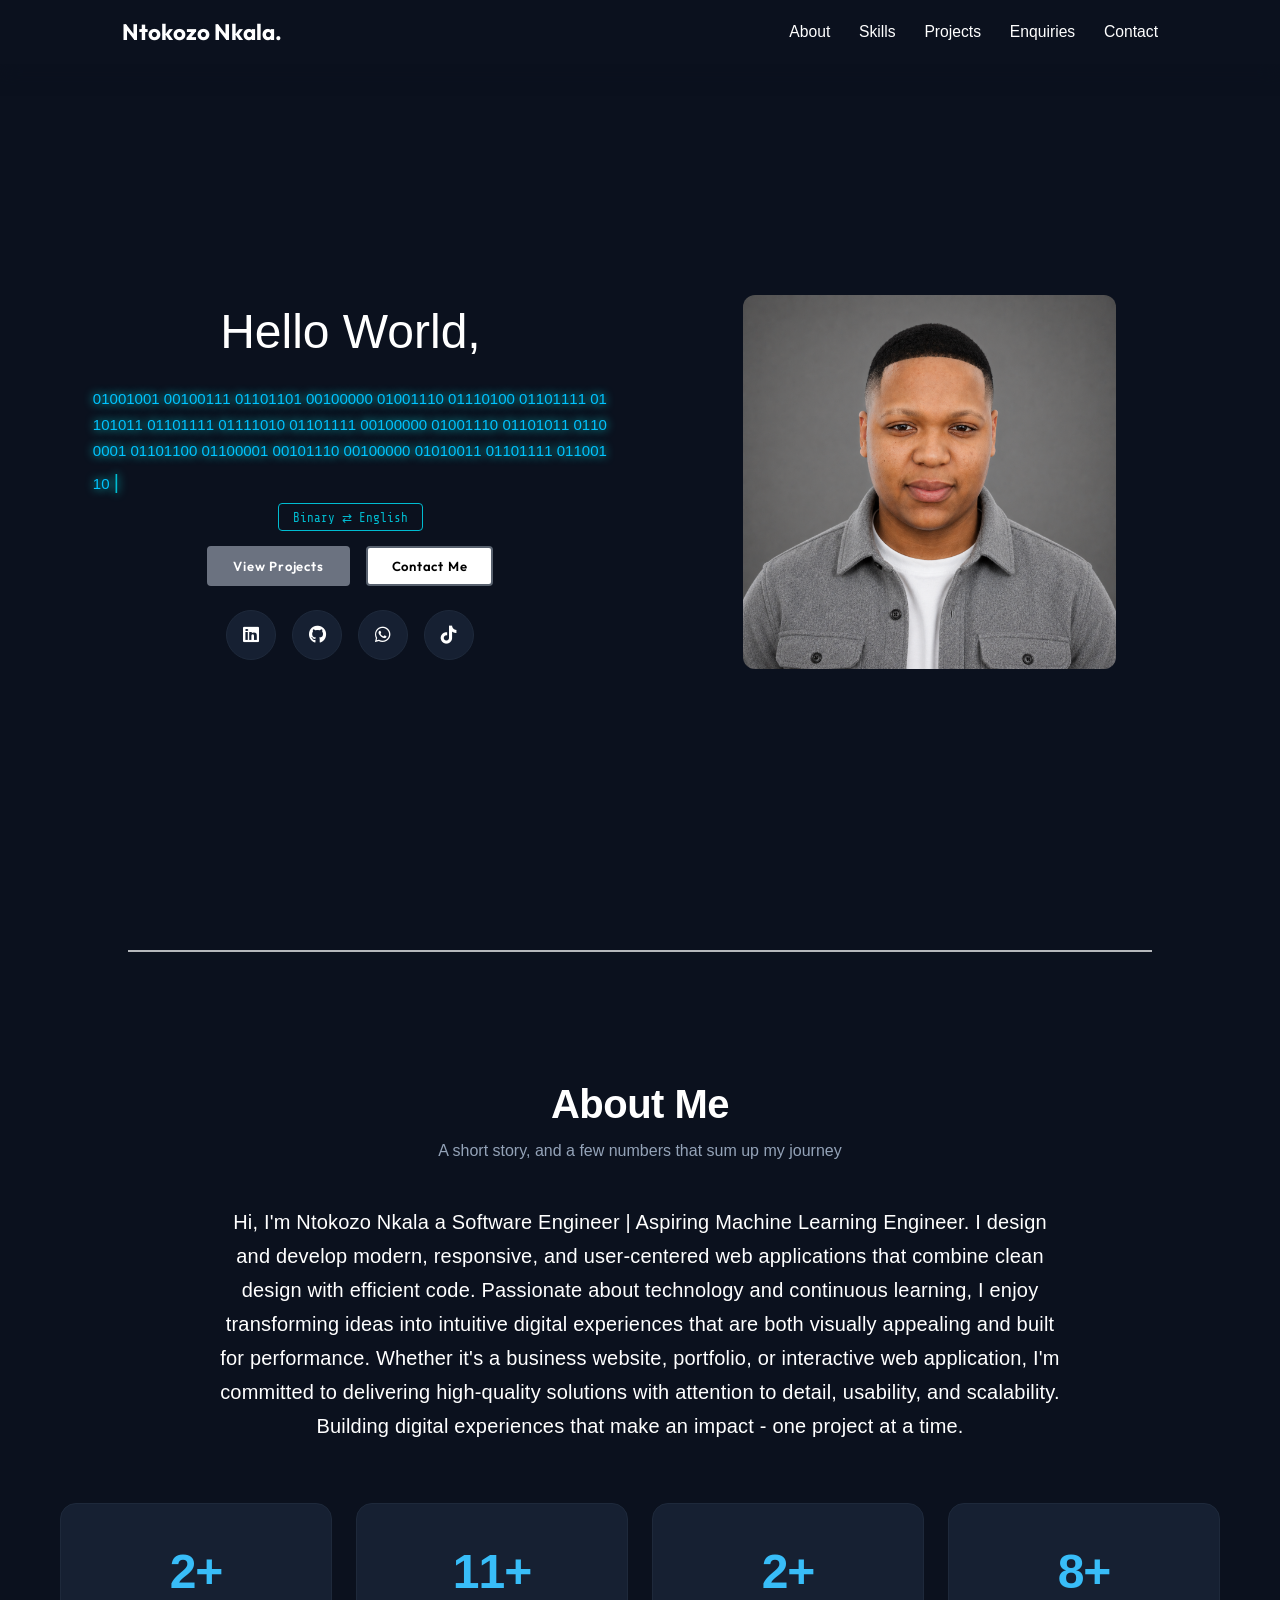
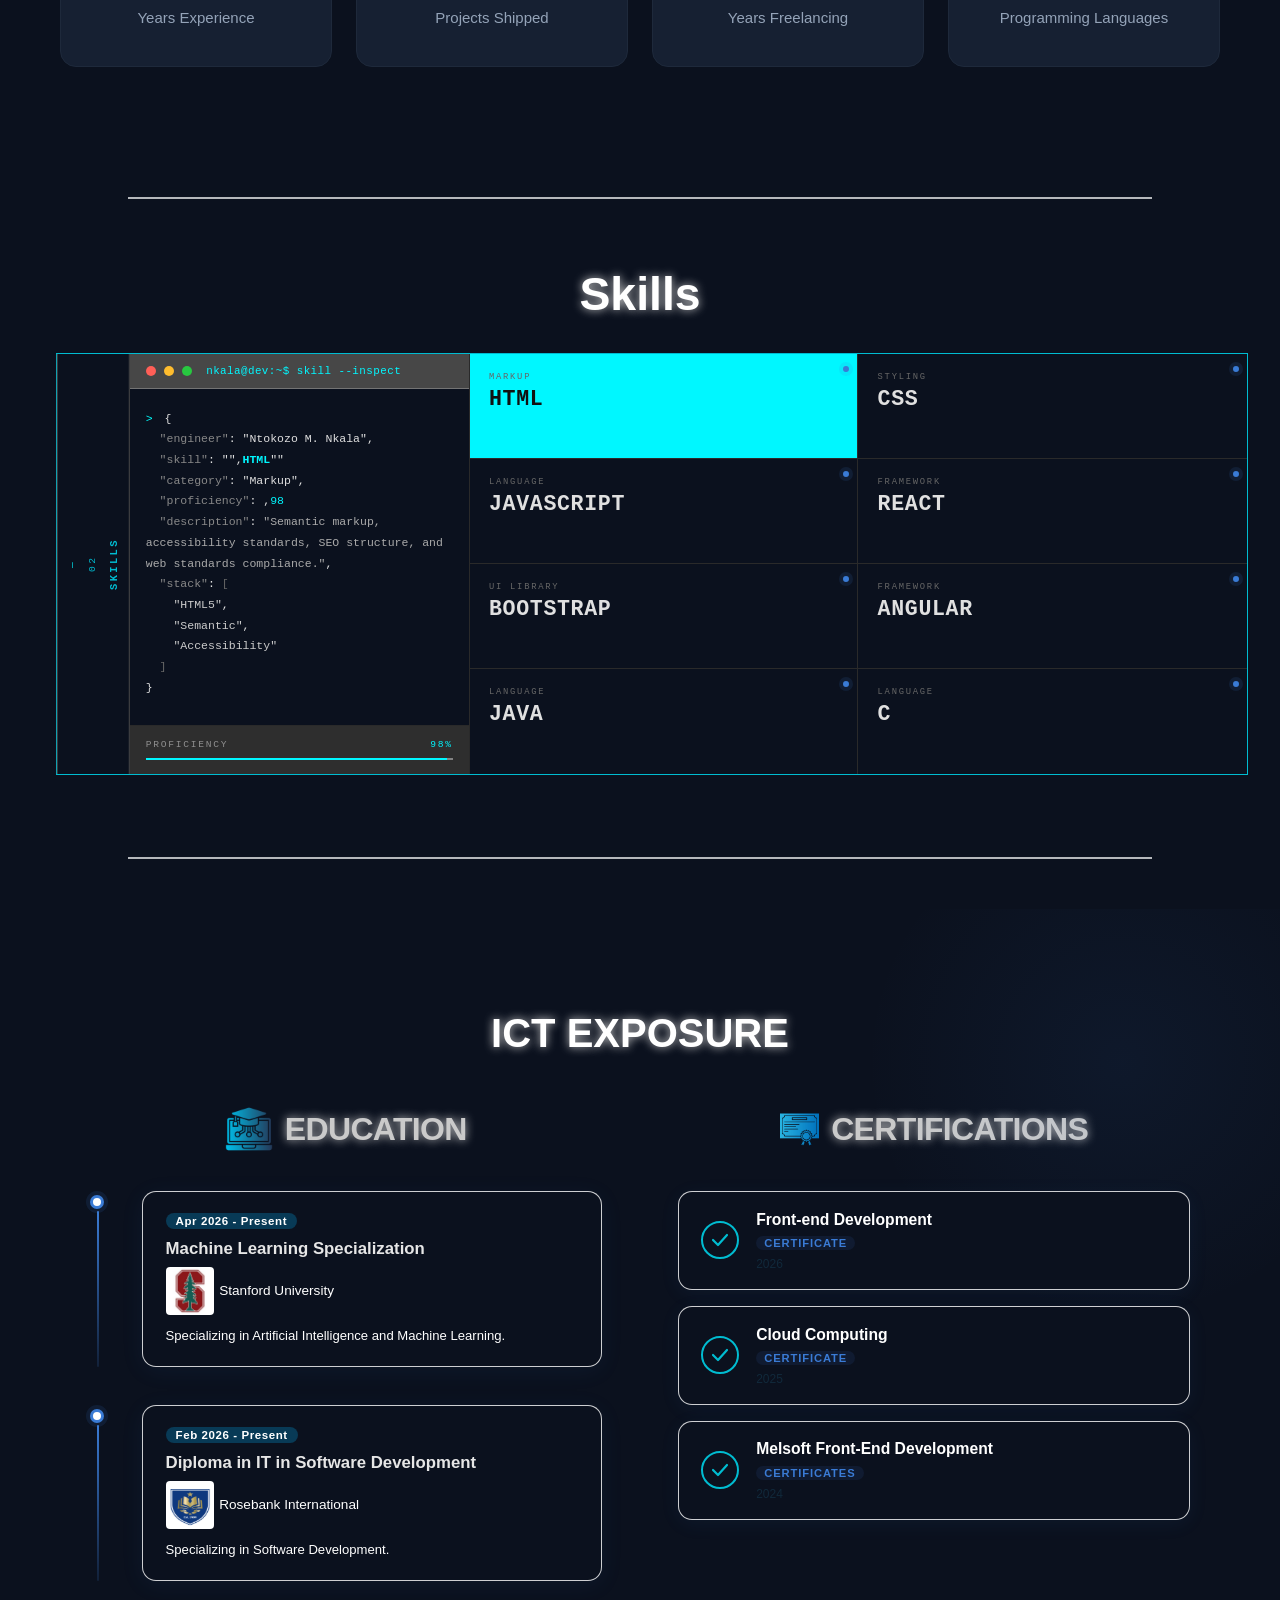
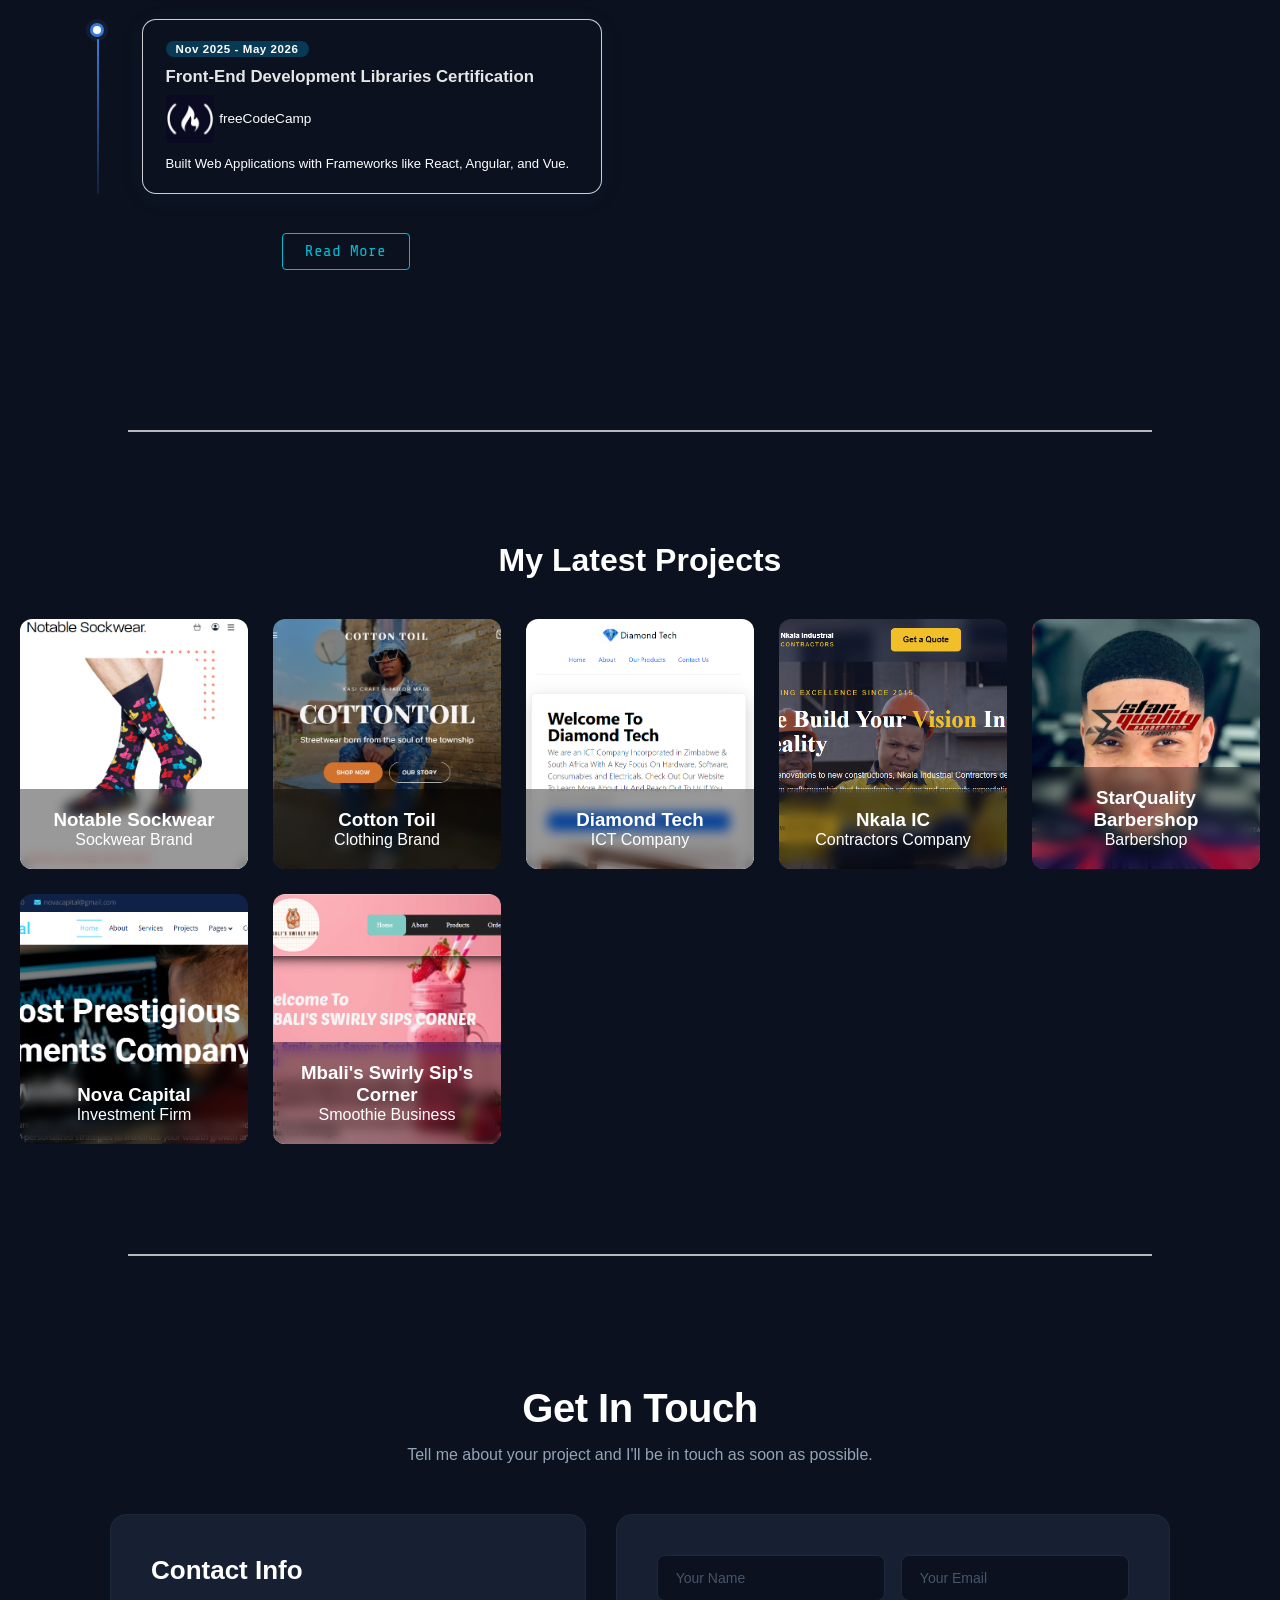
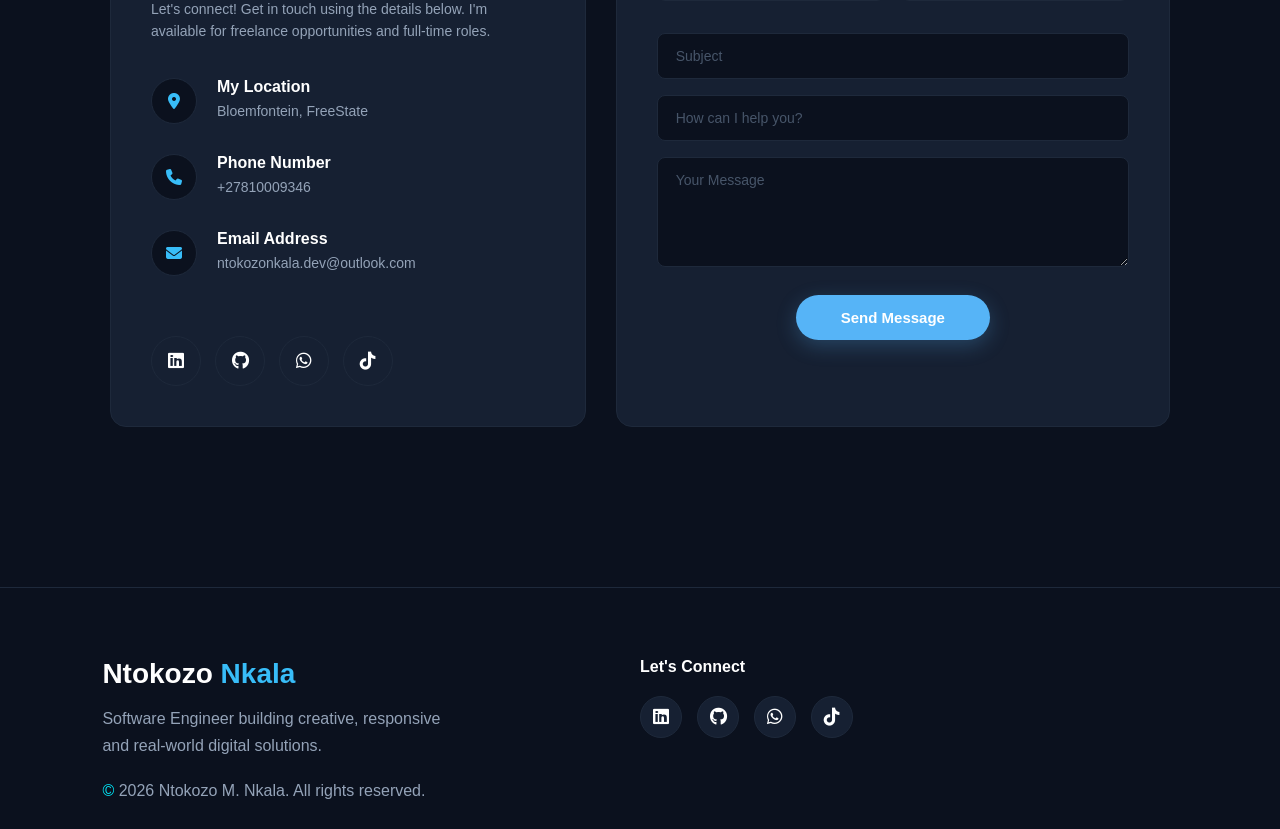
==== index.html @ 9a4f654a "Add files via upload" ====
<!--
=========================================================
Portfolio Website
Author: Ntokozo M. Nkala

Copyright © 2026 Ntokozo M. Nkala
All Rights Reserved.

Unauthorized copying, modification,
distribution or commercial use of
this software or any portion of it
is strictly prohibited.
=========================================================
-->

<!DOCTYPE html>
<html lang="en">
<head>
  <meta charset="UTF-8" />
  <meta name="author" content="Ntokozo M. Nkala">
  <meta name="copyright" content="Copyright © 2026 Ntokozo M. Nkala. All Rights Reserved.">
  <meta name="description" content="Portfolio of Ntokozo M. Nkala, a Software Engineering student and Front-End Developer specializing in web development.">
  <link rel="icon" type="image/png" href="pictures/logos/Copilot_20260501_060449.png" />
  <title>Ntokozo Nkala | Software Engineer</title>
  <link rel="stylesheet" href="stylesheet.css" />
  <link rel="preconnect" href="https://fonts.googleapis.com" />
  <link rel="preconnect" href="https://fonts.gstatic.com" crossorigin />
  <link rel="preconnect" href="https://fontawesome.com/icons/font?f=classic&amp;s=light" />
  <link rel="stylesheet" href="https://cdnjs.cloudflare.com/ajax/libs/font-awesome/6.4.0/css/all.min.css">
  <link href="https://fonts.googleapis.com/css2?family=Share+Tech+Mono&amp;family=Outfit:wght@400;500;600;700&amp;display=swap" rel="stylesheet" />
</head>

<body>
  <header class="glass-nav" id="navbar">
    <div class="nav-inner">
      <a class="nav-brand">Ntokozo Nkala.</a>

      <button class="hamburger" id="hamburger" aria-label="Toggle menu">
        <span></span><span></span><span></span>
      </button>

      <nav class="nav-links" id="navLinks">
        <a href="#about">About</a>
        <a href="#skills">Skills</a>
        <a href="#projects">Projects</a>
        <a href="#inquiries">Enquiries</a>
        <a href="#contact">Contact</a>
      </nav>
    </div>
  </header>

  <section class="hero" id="about">
    <div class="hero-content">
      <div class="hero-text">
        <h1 class="hello">Hello World,</h1>
        <div class="binary-area">
          <span id="codeOutput"></span><span class="cursor" id="cursor">|</span>
        </div>

        <button class="toggle-btn" id="toggleBtn">Binary ⇄ English</button>

        <div class="hero-cta">
          <a href="#projects" class="btn btn-primary">View Projects</a>
          <a href="#contact" class="btn btn-outline">Contact Me</a>
        </div>

        <div class="social-links-row">
          <a href="https://www.linkedin.com/in/ntokozo-m-nkala-448bb6302/" target="_blank" class="social-icon-btn" aria-label="LinkedIn">
            <i class="fa-brands fa-linkedin"></i>
          </a>
          <a href="https://github.com/Ntokozo-Nkala" target="_blank" class="social-icon-btn" aria-label="GitHub">
            <i class="fa-brands fa-github"></i>
          </a>
          
          <a href="https://wa.me/27810009346?text=Hi%20Ntokozo,%20I'd%20like%20to%20discuss%20a%20project!" target="_blank" class="social-icon-btn" aria-label="WhatsApp">
                <i class="fa-brands fa-whatsapp"></i>
                </a>

          <a href="#" target="_blank" class="social-icon-btn" aria-label="TikTok">
            <i class="fa-brands fa-tiktok"></i>
          </a>

          
        </div>
      </div>

      <div class="hero-photo">
        <img src="pictures/grey-shacket.png" alt="Ntokozo Nkala" />
      </div>
    </div>
  </section>

  <div class="section-divider"></div>

  <section class="about-section">
    <div class="about-container">
      <div class="about-section-header">
        <h2>About Me</h2>
        <p>A short story, and a few numbers that sum up my journey</p>
      </div>

      <div class="about-bio">
        <p>Hi, I'm Ntokozo Nkala a Software Engineer | Aspiring Machine Learning Engineer. I design and develop modern, responsive, and user-centered web applications that combine clean design with efficient code. Passionate about technology and continuous learning, I enjoy transforming ideas into intuitive digital experiences that are both visually appealing and built for performance. Whether it's a business website, portfolio, or interactive web application, I'm committed to delivering high-quality solutions with attention to detail, usability, and scalability.
           Building digital experiences that make an impact - one project at a time.</p>
      </div>

      <div class="about-stats-grid">
        <div class="about-stat-card">
          <h3>2+</h3>
          <p>Years Experience</p>
        </div>
        <div class="about-stat-card">
          <h3>11+</h3>
          <p>Projects Shipped</p>
        </div>
        <div class="about-stat-card">
          <h3>2+</h3>
          <p>Years Freelancing</p>
        </div>
        <div class="about-stat-card">
          <h3>8+</h3>
          <p>Programming Languages</p>
        </div>
      </div>
    </div>
  </section>

  <div class="section-divider"></div><br>

      <!-- ── PROGRAMMING LANGUAGES ───────────────────────────────── -->
    <h2 class="skills-heading">Skills</h2>
    <section class="skills-section" id="skills">
  <div class="sk-shell">
 
    <div class="sk-vlabel">
      <span class="vl-dash">—</span>
      <span>02</span>
      <span class="vl-title">SKILLS</span>
    </div>
 
    <div class="sk-body">
 
      <div class="sk-inspector">
        <div class="sk-insp-header">
          <div class="win-dot r"></div>
          <div class="win-dot y"></div>
          <div class="win-dot g"></div>
          <span class="sk-prompt">nkala@dev:~$ skill --inspect</span>
        </div>
        <div class="sk-json" id="skJson"></div>
        <div class="sk-prof">
          <div class="sk-prof-label">
            <span>PROFICIENCY</span>
            <span class="pval" id="skProfVal">98%</span>
          </div>
          <div class="sk-prof-track">
            <div class="sk-prof-fill" id="skProfFill" style="width:98%"></div>
          </div>
        </div>
      </div>
      <div class="sk-grid" id="skGrid"></div>
 
    </div>
  </div>
</section>

  <div class="section-divider"></div>

  <!-- ── EDUCATION & CERTIFICATIONS ───────────────────────── -->
  <section class="edu-section" id="education">
    <h2 class="section-title">ICT EXPOSURE</h2>
    <div class="edu-wrap">
      <div class="edu-col">
        <div class="section-heading">
          <img class="e-learning-icon" src="pictures/logos/e-learning_14602461.png" alt="E-Learning">
          <h2>EDUCATION</h2>
        </div>

        <div class="timeline">
          <article class="timeline-card">
            <div class="card-dot"></div>
            <div class="card-line"></div>
            <div class="card-body">
              <div class="card-tag">Apr 2026 - Present</div>
              <h3 class="card-title">Machine Learning Specialization</h3>
              <div class="card-institution">
                <img class="education-logo" src="pictures/logos/stanford_university_logo.jpg" alt="">Stanford University
              </div>
              <p class="card-desc">Specializing in Artificial Intelligence and Machine Learning.</p>
            </div>
          </article>

          <article class="timeline-card">
            <div class="card-dot"></div>
            <div class="card-line"></div>
            <div class="card-body">
              <div class="card-tag">Feb 2026 - Present</div>
              <h3 class="card-title">Diploma in IT in Software Development</h3>
              <div class="card-institution">
                <img class="education-logo" src="pictures/logos/RI-LOGO.png" alt="">Rosebank International
              </div>
              <p class="card-desc">Specializing in Software Development.</p>
            </div>
          </article>

          <article class="timeline-card">
            <div class="card-dot"></div>
            <div class="card-line"></div>
            <div class="card-body">
              <div class="card-tag">Nov 2025 - May 2026</div>
              <h3 class="card-title">Front-End Development Libraries Certification</h3>
              <div class="card-institution">
                <img class="education-logo" src="pictures/logos/free_code_camp_logo.jpg" alt="">freeCodeCamp
              </div>
              <p class="card-desc">Built Web Applications with Frameworks like React, Angular, and Vue.</p>
            </div>
          </article>

          <div class="extra-edu hidden">
            <article class="timeline-card">
              <div class="card-dot"></div>
              <div class="card-line"></div>
              <div class="card-body">
                <div class="card-tag">Jul 2025 - Feb 2026</div>
                <h3 class="card-title">HarvardX CS50 Introduction to Computer Science</h3>
                <div class="card-institution">
                  <img class="education-logo" src="pictures/logos/Harvard-University.jpg" alt="">Harvard University
                </div>
                <p class="card-desc">An Introduction to the Intellectual Enterprises of Computer Science and the art of Programming.</p>
              </div>
            </article>

            <article class="timeline-card">
              <div class="card-dot"></div>
              <div class="card-line"></div>
              <div class="card-body">
                <div class="card-tag">Jul 2025 - Jul 2025</div>
                <h3 class="card-title">Cloud Computing</h3>
                <div class="card-institution">
                  <img class="education-logo" src="pictures/logos/Huawei-Ict-Academy.jpg" alt="">Huawei ICT Academy
                </div>
                <p class="card-desc">Development and Basic Concepts of Cloud Computing.</p>
              </div>
            </article>

            <article class="timeline-card">
              <div class="card-dot"></div>
              <div class="card-line"></div>
              <div class="card-body">
                <div class="card-tag">Mar 2025 - Apr 2025</div>
                <h3 class="card-title">UI/UX Design</h3>
                <div class="card-institution">
                  <img class="education-logo" src="pictures/logos/melsoftza_logo.jpg" alt="">Melsoft Academy
                </div>
                <p class="card-desc">User Interface Design • User Experience Design • Mobile Interface Design.</p>
              </div>
            </article>

            <article class="timeline-card">
              <div class="card-dot"></div>
              <div class="card-line"></div>
              <div class="card-body">
                <div class="card-tag">Feb 2024 - Jul 2024</div>
                <h3 class="card-title">Front-End Development</h3>
                <div class="card-institution">
                  <img class="education-logo" src="pictures/logos/melsoftza_logo.jpg" alt="">Melsoft Academy
                </div>
                <p class="card-desc">Building Web Pages with Front-End Languages.</p>
              </div>
            </article>
          </div>
          <button class="edu-toggle-btn" id="eduToggle">Read More</button>
        </div>
      </div>

      <!-- ── CERTIFICATIONS ───────────────────────────── -->
      <div class="edu-col">
        <div class="section-heading">
          <img class="certificate-icon" src="pictures/logos/certificate_4450549.png" alt="Certificates">
          <h2>CERTIFICATIONS</h2>
        </div>

        <div class="cert-list">
          <article class="cert-card">
            <div class="cert-badge">
              <svg viewBox="0 0 40 40" fill="none" xmlns="http://www.w3.org/2000/svg">
                <circle cx="20" cy="20" r="18" stroke="#00bcd1" stroke-width="2"/>
                <path d="M13 20l5 5 9-10" stroke="#00bcd1" stroke-width="2.2" stroke-linecap="round" stroke-linejoin="round"/>
              </svg>
            </div>
            <div class="cert-info">
              <h3 class="cert-title">Front-end Development</h3>
              <span class="cert-level">Certificate</span>
              <div class="cert-year">2026</div>
            </div>
            <div class="cert-stripe"></div>
          </article>

          <article class="cert-card">
            <div class="cert-badge">
              <svg viewBox="0 0 40 40" fill="none" xmlns="http://www.w3.org/2000/svg">
                <circle cx="20" cy="20" r="18" stroke="#00bcd1" stroke-width="2"/>
                <path d="M13 20l5 5 9-10" stroke="#00bcd1" stroke-width="2.2" stroke-linecap="round" stroke-linejoin="round"/>
              </svg>
            </div>
            <div class="cert-info">
              <h3 class="cert-title">Cloud Computing</h3>
              <span class="cert-level">Certificate</span>
              <div class="cert-year">2025</div>
            </div>
            <div class="cert-stripe"></div>
          </article>

          <article class="cert-card">
            <div class="cert-badge">
              <svg viewBox="0 0 40 40" fill="none" xmlns="http://www.w3.org/2000/svg">
                <circle cx="20" cy="20" r="18" stroke="#00bcd1" stroke-width="2"/>
                <path d="M13 20l5 5 9-10" stroke="#00bcd1" stroke-width="2.2" stroke-linecap="round" stroke-linejoin="round"/>
              </svg>
            </div>
            <div class="cert-info">
              <h3 class="cert-title">Melsoft Front-End Development</h3>
              <span class="cert-level">Certificates</span>
              <div class="cert-year">2024</div>
            </div>
            <div class="cert-stripe"></div>
          </article>
        </div>
      </div>
    </div>
  </section>

  <div class="section-divider"></div>

  <!-- ── PROJECTS ───────────────────────────── -->
  <section class="projects-section" id="projects">
    <h2 class="projects-title">My Latest Projects</h2>
    <div class="projects-grid">
      <a href="https://nn-notable-sockwear.netlify.app/" target="_blank" class="project-card">
        <img src="pictures/project-images/notable sockwear.png" alt="Notable Sockwear" />
        <div class="project-content">
          <h3>Notable Sockwear</h3>
          <p>Sockwear Brand</p>
        </div>
      </a>

      <a href="https://cotton-toil-website.netlify.app/" target="_blank" class="project-card">
        <img src="pictures/project-images/Cottontoil.png" alt="Cotton Toil" />
        <div class="project-content">
          <h3>Cotton Toil</h3>
          <p>Clothing Brand</p>
        </div>
      </a>

      <a href="https://nn-diamond-tech.netlify.app/" target="_blank" class="project-card">
        <img src="pictures/project-images/Diamond tech.png" alt="Diamond Tech" />
        <div class="project-content">
          <h3>Diamond Tech</h3>
          <p>ICT Company</p>
        </div>
      </a>

      <a href="https://nkala-industrial-contractors.netlify.app/" target="_blank" class="project-card">
        <img src="pictures/project-images/NIC-PROJECT-IMAGE.png" alt="Nkala IC" />
        <div class="project-content">
          <h3>Nkala IC</h3>
          <p>Contractors Company</p>
        </div>
      </a>
      

      <a href="https://starquality-barbershop-website.netlify.app/" target="_blank" class="project-card">
        <img src="pictures/project-images/starquality.png" alt="StarQuality Barbershop" />
        <div class="project-content">
          <h3>StarQuality Barbershop</h3>
          <p>Barbershop</p>
        </div>
      </a>

      <a href="https://nova-capital-investment.netlify.app/" target="_blank" class="project-card">
        <img src="pictures/project-images/nova-capital.png" alt="Nova Capital" />
        <div class="project-content">
          <h3>Nova Capital</h3>
          <p>Investment Firm</p>
        </div>
      </a>

      <a href="https://swirly-sips-corner.netlify.app/" target="_blank" class="project-card">
        <img src="pictures/project-images/Screenshot 2026-08-02 180432.png" alt="The weedery bloem" />
        <div class="project-content">
          <h3>Mbali's Swirly Sip's Corner</h3>
          <p>Smoothie Business</p>
        </div>
      </a>
    </div>
  </section>

  <div class="section-divider"></div>

  <!-- ── ENQUIRIES & CONTACT ───────────────────────────── -->
  <section class="contact-section" id="contact">
    <div class="contact-container" id="inquiries">
      <div class="contact-section-header">
        <h2>Get In Touch</h2>
        <p>Tell me about your project and I'll be in touch as soon as possible.</p>
      </div>

      <div class="contact-layout-split">
        <div class="contact-info-card">
          <div class="contact-info-header">
            <h3>Contact Info</h3>
            <p>Let's connect! Get in touch using the details below. I'm available for freelance opportunities and full-time roles.</p>
          </div>

          <div class="contact-info-list">
            <div class="contact-info-item">
              <div class="contact-icon-circle">
                <i class="fa-solid fa-location-dot"></i>
              </div>
              <div class="contact-info-text">
                <h4>My Location</h4>
                <p>Bloemfontein, FreeState</p>
              </div>
            </div>

            <div class="contact-info-item">
              <div class="contact-icon-circle">
                <i class="fa-solid fa-phone"></i>
              </div>
              <div class="contact-info-text">
                <h4>Phone Number</h4>
                <p>+27810009346</p>
              </div>
            </div>

            <div class="contact-info-item">
              <div class="contact-icon-circle">
                <i class="fa-solid fa-envelope"></i>
              </div>
              <div class="contact-info-text">
                <h4>Email Address</h4>
                <p>ntokozonkala.dev@outlook.com</p>
              </div>
            </div>
          </div>

          <div class="contact-social-links-row">
            <a href="https://www.linkedin.com/in/ntokozo-m-nkala-448bb6302/" target="_blank" class="social-icon-btn" aria-label="LinkedIn">
              <i class="fa-brands fa-linkedin"></i>
            </a>
            <a href="https://github.com/Ntokozo-Nkala" target="_blank" class="social-icon-btn" aria-label="GitHub">
              <i class="fa-brands fa-github"></i>
            </a>
               
            <a href="https://wa.me/27810009346?text=Hi%20Ntokozo,%20I'd%20like%20to%20discuss%20a%20project!" target="_blank" class="social-icon-btn" aria-label="WhatsApp">
                   <i class="fa-brands fa-whatsapp"></i>
                   </a> 

            <a href="#" target="_blank" class="social-icon-btn" aria-label="TikTok">
              <i class="fa-brands fa-tiktok"></i>
            </a>
          </div>
        </div>

        <div class="contact-form-card">
          <form action="https://formspree.io/f/mojovzje" method="POST" id="contactForm" novalidate>
            <div class="contact-form-row">
              <div class="contact-form-group">
                <input type="text" id="name" name="name" placeholder="Your Name" required>
              </div>
              <div class="contact-form-group">
                <input type="email" id="email" name="_replyto" placeholder="Your Email" required>
              </div>
            </div>

            <div class="contact-form-group">
              <input type="text" id="subject" name="subject" placeholder="Subject" required>
            </div>

            <div class="contact-form-group">
              <select id="service" name="service" required>
                <option value="" disabled selected>How can I help you?</option>
                <option value="new-web-application">Build a new web application</option>
                <option value="redesign-optimize">Re-design or optimize an existing website</option>
                <option value="networking-developers">General Networking / Other Developers</option>
              </select>
            </div>

            <div class="contact-form-group">
              <textarea id="message" name="message" rows="5" placeholder="Your Message" required></textarea>
            </div>
            <div class="contact-form-submit">
              <button type="submit" class="contact-btn-submit">Send Message</button>
            </div>
          </form>
        </div>
      </div>
    </div>
  </section>

  <footer class="footer">
    <div class="footer-container">
      <div class="footer-brand">
        <h2>
          Ntokozo <span>Nkala</span>
        </h2>
        <p>
          Software Engineer building creative, responsive and real-world digital solutions.
        </p>
      </div>

      <div class="footer-socials">
        <h3>Let's Connect</h3>
        <div class="footer-icons">
          <a href="https://www.linkedin.com/in/ntokozo-m-nkala-448bb6302/" class="social-icon-btn" aria-label="LinkedIn">
            <i class="fa-brands fa-linkedin"></i>
          </a>
          <a href="https://github.com/Ntokozo-Nkala" class="social-icon-btn" aria-label="GitHub">
            <i class="fa-brands fa-github"></i>
          </a>

        <a href="https://wa.me/27810009346?text=Hi%20Ntokozo,%20I'd%20like%20to%20discuss%20a%20project!" target="_blank" class="social-icon-btn" aria-label="WhatsApp">
              <i class="fa-brands fa-whatsapp"></i>
            </a>

          <a href="https://x.com" class="social-icon-btn" aria-label="TikTok">
            <i class="fa-brands fa-tiktok"></i>
          </a>
        </div>
      </div>
    </div>
    <br>
    <p>
    <a href="copyright.html" class="copyright-link">
        <span class="copyright-icon">©</span>
    </a>
    2026 Ntokozo M. Nkala. All rights reserved.
</p>
  </footer>
  <script src="script.js"></script>
</body>
</html>
---- stylesheet.css ----
/*
Copyright © 2026 Ntokozo M. Nkala
All Rights Reserved.
*/


*, *::before, *::after { box-sizing: border-box; margin: 0; padding: 0; }

html { scroll-behavior: smooth; }

body {
  font-family: 'Classic', sans-serif;
  background:#0b111e;
  color: #ffffff;
  min-height: 100vh;
  overflow-x: hidden;
}
.section-divider {
  width: 80%;
  margin: 50px auto;
  border-bottom: 2px solid #ffffff;
  opacity: 0.7;
}

.glass-nav {
  position: fixed;
  top: 0; left: 0; right: 0;
  z-index: 100;
  height: 64px;
  background: #0b111e;
  backdrop-filter: blur(16px) saturate(150%);
  -webkit-backdrop-filter: blur(16px) saturate(150%);
  box-shadow: 0 2px 20px #0b111e;
  transition: background 0.3s ease, box-shadow 0.3s ease;
}

.glass-nav.scrolled {
  background:  #e2e2e238;
  box-shadow: 0 4px 28px #ffffff38;
}

.nav-inner {
  max-width: 1100px;
  margin: 0 auto;
  height: 100%;
  padding: 0 clamp(1rem, 4vw, 2rem);
  display: flex;
  align-items: center;
  justify-content: space-between;
}

.nav-brand {
  font-family: 'Outfit', sans-serif;
  font-weight: 700;
  font-size: 1.4rem;
  color: #ffffff;
  text-decoration: none;
}

.nav-links {
  display: flex;
  gap: 1.8rem;
}

.nav-links a {
  font-size: 0.98rem;
  font-weight: 500;
  color: #ffffff;
  text-decoration: none;
  transition: color 0.2s;
}

.nav-links a:hover { color: #00bcd1; }

.hamburger {
  display: none;
  flex-direction: column;
  gap: 5px;
  background: none;
  border: none;
  cursor: pointer;
  padding: 4px;
}
.hamburger span {
  display: block;
  width: 24px; height: 2px;
  background: #ffffff;
  border-radius: 2px;
  transition: transform 0.3s, opacity 0.3s;
}
.hamburger.open span:nth-child(1) { transform: translateY(7px) rotate(45deg); }
.hamburger.open span:nth-child(2) { opacity: 0; }
.hamburger.open span:nth-child(3) { transform: translateY(-7px) rotate(-45deg); }


.hero {
  min-height: 100vh;
  padding: 64px clamp(1rem, 5vw, 2rem) 2rem;
  display: flex;
  align-items: center;
}

.hero-content {
  max-width: 1100px;
  margin: 0 auto;
  width: 90%;
  display: grid;
  grid-template-columns: 1fr 1fr;
  gap: clamp(2rem, 5vw, 4rem);
  align-items: center;
  justify-content: center;

}

.hero-text {
  display: flex;
  align-items: center;
  justify-content: center;
  flex-direction: column;
}

.hello {
  margin-top: 2rem;
  margin-bottom: 1rem;
  font-size: clamp(3rem, 2vw, 1.3rem);
  font-weight: 400;
  color: #ffffff;
}

.binary-area {
  color:  #00c3ff;
  font-family: var(--font-mono);
  font-weight: 400;
  font-size: clamp(0.94rem, 1.2vw, 0.78rem);
  line-height: 1.75;
  margin-top: 0.7rem;
  word-break: break-all;
  white-space: normal;
  text-shadow: 0 0 10px #00f7ff;
  display: block;
  min-height: 7em;
  transition: font-size 0.3s ease;
}

.binary-area.english-mode {
  font-family: var(--font-sans);
  font-size: clamp(1.20rem, 2.8vw, 1.7rem);
  font-weight: 500;
  margin-top: -1.8rem;
  line-height: 1.45;
  word-break: break-word;
  white-space: pre-wrap;
  text-shadow: none;
  color: #00bcd1;
  text-shadow: 0 0 10px #00f7ff;

}

.cursor {
 font-family: var(--font-mono);
  font-size: clamp(1.25rem, 1.2vw, 0.78rem);
  color: #00bcd1;
  text-shadow: 0 0 10px #00f7ff;
  opacity: 0;
}

.binary-area.english-mode .cursor {
  font-family: var(--font-sans);
  font-size: clamp(1.25rem, 2.8vw, 1.7rem);
  text-shadow: none;
}

.binary-area.typing .cursor {
  opacity: 3;
  animation: blink 0.75s step-end infinite;
}

@keyframes blink {
  0%, 100% { opacity: 1; }
  50%       { opacity: 0; }
}

.toggle-btn {
  display: inline-block;
  width: fit-content;
  background: none;
  border: 1.5px solid #00bcd1;
  border-radius: 4px;
  margin-bottom: 0.5rem;
  margin-top: 0.2rem;
  padding: 0.35rem 0.9rem;
  font-family: 'Share Tech Mono', monospace;
  font-size: 0.78rem;
  color: #00bcd1;
  cursor: pointer;
  transition: background 0.2s, color 0.2s;
}
.toggle-btn:hover {
  background: #00bcd1;
  color: #fff;
}

.hero-cta {
  display: flex;
  gap: 1rem;
  flex-wrap: wrap;
  margin-top: 0.4rem;
}

.btn {
  padding: 0.65rem 1.5rem;
  border-radius: 4px;
  font-family: 'Outfit', sans-serif;
  font-size: 0.82rem;
  font-weight: 600;
  letter-spacing: 0.06em;
  text-decoration: none;
  cursor: pointer;
  transition: background 0.2s, color 0.2s, transform 0.2s;
}

.btn-primary {
  background: #6b7280;
  color: #fff;
  border: 2px solid #6b7280;
}
.btn-primary:hover {
  background: #58616e;
  border-color: #4b5563;
  transform: translateY(-1px);
}

.btn-outline {
  background: #fff;
  color: #000000;
  border: 2px solid #58616e;
}
.btn-outline:hover {
  background: #1a1a2e;
  color: #fff;
  transform: translateY(-1px);
}

.hero-photo {
  display: flex;
  justify-content: center;
  padding: 50px;
}

.hero-photo img {
  width: 90%;
  max-width: 380px;
  margin-bottom: -2rem;
  height: auto;
  border-radius: 12px;
  object-fit: cover;
  object-position: center top;
  display: block;
 
}

@media (max-width: 820px) {
  .hero-content {
    grid-template-columns: 1fr;
    text-align: center;
    gap: 1.5rem;
  }
  .hero-photo { 
    order: -1; 
  }
  .hero-photo img { 
    max-width: 260px; 
  }
  .binary-area { 
    text-align: left; 
  }
  .hero-cta { justify-content: center; }
  .toggle-btn { margin: 0 auto; }
}

@media (max-width: 600px) {
  .hamburger { display: flex; 
  }

  .nav-links {
    position: fixed;
    top: 0; right: -100%;
    width: 70vw;
    max-width: 260px;
    height: 100vh;
    background: rgba(220,234,244,0.97);
    backdrop-filter: blur(16px);
    -webkit-backdrop-filter: blur(16px);
    flex-direction: column;
    justify-content: center;
    padding: 5rem 2rem 2rem;
    gap: 0;
    border-left: 1px solid rgba(255,255,255,0.5);
    transition: right 0.3s ease;
    z-index: 99;
  }
  .nav-links.open { right: 0; }
  .nav-links a {
    font-size: 1.1rem;
    padding: 0.9rem 0;
    border-bottom: 1px solid rgba(0,0,0,0.07);
  }

  .hero-cta { 
    flex-direction: row; 
    justify-content: center; 
    gap: 0.75rem;
  }
  .btn { 
    max-width: 145px; 
    padding: 0.65rem 0.5rem; 
    font-size: 0.8rem;
    text-align: center;
}
}
.hero-actions-wrapper {
  display: flex;
  flex-direction: column;
  align-items: flex-start; 
  gap: 25px; 
}
.social-links-row {
  display: flex;
  justify-content: flex-start;
  align-items: center;
  gap: 16px; 
  background-color: #0b111e;
  margin-top: 1.5rem;
}

.social-icon-btn {
  display: flex;
  justify-content: center;
  align-items: center;
  width: 50px;
  height: 50px;
  background-color: #162032; 
  border: 1px solid #1e293b;
  border-radius: 50%; 
  color: #ffffff; 
  font-size: 18px;
  text-decoration: none;
  cursor: pointer;
  transition: background-color 0.3s ease, 
  border-color 0.3s ease, 
  color 0.3s ease, 
  box-shadow 0.3s ease,
  transform 0.3s ease;
}

.social-icon-btn:hover {
  background-color: #38bdf8; 
  border-color: #38bdf8;
  color: #ffffff;
  box-shadow: 0 10px 20px rgba(56, 189, 248, 0.4);
  animation: floatUpAndDown 2s ease-in-out infinite;
}

.social-icon-btn:active {
  animation: none; 
  transform: translateY(0) scale(0.95);
  box-shadow: 0 4px 8px rgba(56, 189, 248, 0.3);
}

@keyframes floatUpAndDown {
  0% {
    transform: translateY(0px);
  }
  50% {
    transform: translateY(-8px); 
  }
  100% {
    transform: translateY(0px);
  }
}

/* --- About Section Parent Styling --- */
.about-section {
  background-color: #0b111e; 
  color: #ffffff;
  padding: 80px 0;
  box-sizing: border-box;
}

.about-section * {
  box-sizing: border-box;
}

.about-container {
  width: 100%;
  max-width: 1200px; 
  margin: 0 auto;
  padding: 0 20px;
}

.about-section-header {
  text-align: center;
  margin-bottom: 45px;
}

.about-section-header h2 {
  font-size: 40px;
  font-weight: 700;
  margin: 0 0 15px 0;
  color: #ffffff;
  letter-spacing: -0.5px;
}

.about-section-header p {
  color: #94a3b8;
  font-size: 16px;
  margin: 0;
}

/* Bio Text Block */
.about-bio {
  max-width: 850px;
  margin: 0 auto 60px auto;
  text-align: center;
}

.about-bio p {
  color: #ffffff;
  font-size: 20px;
  font-weight: 400;
  line-height: 1.7;
  letter-spacing: 0.2px;
}

.about-stats-grid {
  display: grid;
  grid-template-columns: repeat(4, 1fr);
  gap: 24px;
}

.about-stat-card {
  background-color: #162032; 
  border: 1px solid #1e293b;
  border-radius: 16px;
  padding: 40px 20px;
  text-align: center;
  transition: transform 0.2s ease, border-color 0.2s ease;
}

.about-stat-card:hover {
  transform: translateY(-4px);
  border-color: #38bdf8;
}

.about-stat-card h3 {
  color: #38bdf8; 
  font-size: 48px;
  font-weight: 700;
  margin: 0 0 10px 0;
  letter-spacing: -1px;
}

.about-stat-card p {
  color: #94a3b8;
  font-size: 15px;
  font-weight: 400;
  margin: 0;
}

@media (max-width: 992px) {
  .about-stats-grid {
    grid-template-columns: repeat(2, 1fr); 
    gap: 20px;
  }
  
  .about-bio p {
    font-size: 18px;
  }
}

@media (max-width: 576px) {
  .about-stats-grid {
    grid-template-columns: 1fr; 
  }
  
  .about-section-header h2 {
    font-size: 32px;
  }
  
  .about-bio p {
    font-size: 16px;
  }
}


.edu-section {
  padding: clamp(4rem, 8vw, 7rem) clamp(1rem, 5vw, 2.5rem);
  background: transparent;
  position: relative;
  overflow: hidden;
}

.edu-section::before {
  content: '';
  position: absolute;
  top: -10%;
  right: -8%;
  width: min(520px, 70vw);
  height: min(520px, 70vw);
  background: radial-gradient(circle, rgba(58,123,213,0.07) 0%, transparent 70%);
  border-radius: 50%;
  pointer-events: none;
}

/* ── Toggle button ── */
.edu-toggle-btn {
  display: inline-block;
  align-self: center;
  width: 8rem;
  height: 2.3rem;
  background: none;
  border: 1.5px solid #00bcd1;
  border-radius: 4px;
  margin-bottom: 0.5rem;
  font-family: 'Share Tech Mono', monospace;
  font-size: 1rem;
  color: #00bcd1;
  cursor: pointer;
  transition: background 0.2s, color 0.2s;
}
.edu-toggle-btn:hover {
  background: #00bcd1;
  color: #fff;
}

.edu-wrap {
  max-width: 1100px;
  margin: 0 auto;
  display: grid;
  grid-template-columns: 1fr 1fr;
  gap: clamp(2.5rem, 6vw, 5rem);
  align-items: start;
}

.section-title {
  color:  #ffffff;
  font-family: var(--font-mono);
  font-weight: 800;
  font-size: clamp(2.50rem, 1.2vw, 0.78rem);
  display: flex;
  align-items: center;
  justify-content: center;
  text-shadow: 0 0 10px #cacaca;
  gap: 0.6rem;
  margin-bottom: 2.2rem;
}
.section-heading{
  display: flex;
  align-items: center;
  justify-content: center;
  gap: 0.75rem;
  margin-bottom: 1.5rem;
}
.section-heading h2 {
  font-family: var(--font-sans);
  font-size: clamp(1.5rem, 2.8vw, 2rem);
  align-items: center;
  justify-content: center;
  font-weight: 700;
  text-shadow: 0 0 10px #cacaca;
  color: #cacaca;
  margin-bottom: 1.2rem;
  margin-top: 1.2rem;
  letter-spacing: -0.02em;
}

.heading-icon {
  width: clamp(2rem, 4vw, 2.6rem);
  height: auto;
  object-fit: contain;
  flex-shrink: 0;
}

/* ══════════════════════════════════════════════════════
   EDUCATION — TIMELINE
══════════════════════════════════════════════════════ */
.timeline {
  display: flex;
  flex-direction: column;
  gap: 0;
}
.e-learning-icon {
  width: 3rem;
  height: 3rem;
  display: flex;
  align-items: center;
  justify-content: center;
  align-items: center;
}

.timeline-card {
  position: relative;
  display: grid;
  grid-template-columns: 16px 1px 1fr;
  gap: 0 1.1rem;
  padding-bottom: 2.4rem;
}

.timeline-card:last-child { padding-bottom: 1rem; }
.timeline-card:last-child .card-line { display: none; }

.card-dot {
  width: 14px;
  height: 14px;
  border-radius: 50%;
  background: #fff;
  border: 3px solid #3a7bd5;
  box-shadow: 0 0 0 4px rgba(58,123,213,0.12);
  margin-top: 4px;
  grid-column: 1;
  grid-row: 1;
  z-index: 1;
  transition: background 0.25s, box-shadow 0.25s;
}

.timeline-card:hover .card-dot {
  background: #3a7bd5;
  box-shadow: 0 0 0 6px rgba(58,123,213,0.18);
}

.card-line {
  grid-column: 1;
  grid-row: 1 / 3;
  width: 2px;
  background: linear-gradient(to bottom, #3a7bd5 0%, rgba(58,123,213,0.15) 100%);
  margin: 20px auto 0;
  border-radius: 2px;
  justify-self: center;
}

.card-body {
  grid-column: 3;
  grid-row: 1;
  background: #0b111e;
  backdrop-filter: blur(10px);
  -webkit-backdrop-filter: blur(10px);
  border: 1px solid rgba(255,255,255,0.80);
  border-radius: 14px;
  padding: 1.2rem 1.4rem;
  box-shadow: 0 4px 24px rgba(58,123,213,0.07);
  transition: transform 0.25s ease, box-shadow 0.25s ease;
}

.timeline-card:hover .card-body {
  transform: translateX(4px);
  box-shadow: 0 8px 32px rgba(0, 255, 255, 0.445);
}

.card-tag {
  display: inline-block;
  font-family: var(--font-mono);
  font-size: 0.72rem;
  font-weight: 600;
  color: #ffffff;
  background: rgba(0, 183, 255, 0.247);
  border-radius: 50px;
  padding: 2px 10px;
  margin-bottom: 0.55rem;
  letter-spacing: 0.05em;
}

.education-logo {
  width: 3rem;
  height: 3rem;
  border-radius: 4px;
}

.card-title {
  font-family: var(--font-sans);
  font-size: clamp(0.92rem, 1.5vw, 1.05rem);
  font-weight: 700;
  color: #e6e6e6;
  margin-bottom: 0.45rem;
  line-height: 1.3;
}

.card-institution {
  display: flex;
  align-items: center;
  gap: 0.35rem;
  font-size: 0.85rem;
  font-weight: 500;
  color: #ffffff;
  margin-bottom: 0.65rem;
}

.hidden {
  display: none;
}

.card-desc {
  font-size: 0.82rem;
  color: #ffffff;
  line-height: 1.6;
}

/* ══════════════════════════════════════════════════════
   CERTIFICATIONS — CARDS
══════════════════════════════════════════════════════ */
.cert-list {
  display: flex;
  flex-direction: column;
  gap: 1rem;
}
.certificate-icon {
  width: 39px;
  height: 39px;
}
.cert-card {
  position: relative;
  display: flex;
  align-items: center;
  gap: 1rem;
  background: #0b111e;
  backdrop-filter: blur(10px);
  -webkit-backdrop-filter: blur(10px);
  border: 1px solid rgba(255,255,255,0.80);
  border-radius: 14px;
  padding: 1.1rem 1.3rem;
  box-shadow: 0 4px 20px rgba(58,123,213,0.07);
  overflow: hidden;
  transition: transform 0.25s ease, box-shadow 0.25s ease;
}

.cert-card:hover {
  transform: translateY(-3px);
  box-shadow: 0 10px 32px rgba(58, 123, 213, 0.205);
}

.cert-stripe {
  position: absolute;
  left: 0; top: 0; bottom: 0;
  width: 4px;
  background: linear-gradient(to bottom, #2e80f1, #00ffea);
  border-radius: 14px 0 0 14px;
  opacity: 0;
  transform: scaleY(0);
  transform-origin: top;
  transition: opacity 0.3s ease, transform 0.3s ease;
}

.cert-card:hover .cert-stripe {
  opacity: 1;
  transform: scaleY(1);
}

.cert-badge {
  flex-shrink: 0;
  width: 40px;
  height: 40px;
}

.cert-badge svg {
  width: 100%;
  height: 100%;
}

.cert-info {
  flex: 1;
  min-width: 0;
}

.cert-title {
  font-family: var(--font-sans);
  font-size: clamp(0.88rem, 1.4vw, 0.98rem);
  font-weight: 700;
  color: #ffffff;
  margin-bottom: 0.2rem;
  line-height: 1.3;
}

.cert-level {
  display: inline-block;
  font-size: 0.7rem;
  font-weight: 600;
  letter-spacing: 0.08em;
  text-transform: uppercase;
  color: #3a7bd5;
  background: rgba(58,123,213,0.10);
  border-radius: 50px;
  padding: 1px 8px;
  margin-bottom: 0.25rem;
}

.cert-year {
  font-family: var(--font-mono);
  font-size: 0.75rem;
  color: #11293b;
  margin-top: 0.2rem;
}

@media (max-width: 780px) {
  .edu-wrap {
    grid-template-columns: 1fr;
    gap: 3.5rem;
  }
}

@media (max-width: 480px) {
  .timeline-card {
    grid-template-columns: 14px 1fr;
    gap: 0 0.9rem;
  }

  .card-line {
    grid-column: 1;
    grid-row: 1 / 3;
  }

  .card-body {
    grid-column: 2;
  }
}

.projects-section {
  padding: 60px 20px;
  text-align: center;
}

.projects-title {
  font-size: 2rem;
  margin-bottom: 40px;
  font-weight: bold;
}

.projects-grid {
  display: grid;
  grid-template-columns: repeat(auto-fit, minmax(200px, 1fr));
  gap: 25px;
  perspective: 10000px; 
}
.project-card {
  position: relative;
  display: block;
  border-radius: 12px;
  overflow: hidden;
  color: #fff;
  text-align: center;
  cursor: pointer;
  transition: transform 0.5s ease, box-shadow 0.5s ease;
  transform-style: preserve-3d;
}

.project-card img {
  width: 100%;
  height: 250px;
  object-fit: cover;
  display: block;
}

.project-card:hover {
  transform: translateZ(40px) scale(1.05); 
  box-shadow: 0 20px 40px rgba(0,0,0,0.25);
}

.project-content {
  position: absolute;
  bottom: 0;
  left: 0;
  right: 0;
  padding: 20px;
  backdrop-filter: blur(6px);
  background: rgba(0,0,0,0.4);
  border-radius: 0 0 12px 12px;
  transition: opacity 0.4s ease;
}

.project-card:hover .project-content {
  opacity: 1;
}

.skills-heading{
  color:  #ffffff;
  font-family: var(--font-mono);
  font-weight: 800;
  font-size: clamp(2.90rem, 1.2vw, 0.78rem);
  display: flex;
  text-align: center;
  align-items: center;
  justify-content: center;
  text-shadow: 0 0 10px #cacaca;
  
}
 .skills-section {
    padding: 2rem 2rem;
    display: flex;
    align-items: center;
    justify-content: center;
  }
 
  .sk-shell {
    width: 100%;
    max-width: 1200px;
    border: 1px solid #00bcd1;
    display: flex;
    margin-left: 1.5rem;
    background:  #0b111e;
    color: #e0e0e0;
  }
 
  .sk-vlabel {
    writing-mode: vertical-rl;
    text-orientation: mixed;
    transform: rotate(180deg);
    font-family: 'Space Mono', monospace;
    font-size: 0.6rem;
    letter-spacing: 0.25em;
    color: #00bcd1;
    padding: 1.2rem 0.55rem;
    border-right: 1px solid #494949;
    border-left: 1px solid #494949;
    display: flex;
    flex-direction: column;
    align-items: center;
    gap: 0.6rem;
    user-select: none;
    flex-shrink: 0;
  }
  .sk-vlabel .vl-dash  { color: #00f7ff; }
  .sk-vlabel .vl-title { font-weight: 700; font-size: 0.65rem; }
 
  .sk-body {
    display: flex;
    flex: 1;
    min-width: 0;
  }
 
  /* LEFT: inspector */
  .sk-inspector {
    width: 340px;
    flex-shrink: 0;
    border-right: 1px solid #2a2a2a;
    display: flex;
    flex-direction: column;
    background: #0b111e;
  }
 
  .sk-insp-header {
    display: flex;
    align-items: center;
    gap: 0.5rem;
    padding: 0.7rem 1rem;
    border-bottom: 1px solid #747474;
    background: #474747;
    flex-shrink: 0;
  }
  .sk-insp-header .win-dot { width: 10px; height: 10px; border-radius: 50%; }
  .sk-insp-header .win-dot.r { background: #ff5f57; }
  .sk-insp-header .win-dot.y { background: #febc2e; }
  .sk-insp-header .win-dot.g { background: #28c840; }
  .sk-insp-header .sk-prompt {
    margin-left: 0.4rem;
    font-family: 'JetBrains Mono', monospace;
    font-size: 0.68rem;
    color: #02f7ff;
    letter-spacing: 0.04em;
  }
 
  .sk-json {
    flex: 1;
    padding: 1.2rem 1rem;
    font-family: 'JetBrains Mono', monospace;
    font-size: 0.72rem;
    line-height: 1.8;
    overflow-y: auto;
    color: #e0e0e0;
  }
  .sk-json .j-cursor    { color: #00ffff; margin-right: 0.3rem; }
  .sk-json .j-key       { color: #888; }
  .sk-json .j-skillname { color: #00f7ff; font-weight: 700; }
  .sk-json .j-num       { color: #00f7ff; }
  .sk-json .j-desc      { color: #aaa; }
  .sk-json .j-arr       { color: #666; }
  .sk-json .j-item      { color: #ccc; }
 
  .sk-prof {
    border-top: 1px solid #2a2a2a;
    padding: 0.85rem 1rem;
    background: #2e2e2e;
    flex-shrink: 0;
  }
  .sk-prof-label {
    display: flex;
    justify-content: space-between;
    font-family: 'JetBrains Mono', monospace;
    font-size: 0.6rem;
    color: #8f8f8f;
    letter-spacing: 0.18em;
    margin-bottom: 0.5rem;
  }
  .sk-prof-label .pval { color: #00f7ff; }
  .sk-prof-track {
    height: 2px;
    background: #838383;
    position: relative;
    overflow: hidden;
  }
  .sk-prof-fill {
    position: absolute;
    left: 0; top: 0; bottom: 0;
    background: #00f7ff;
    transition: width 0.55s cubic-bezier(.4,0,.2,1);
  }
 
  /* RIGHT: grid */
  .sk-grid {
    flex: 1;
    display: grid;
    grid-template-columns: 1fr 1fr;
    grid-template-rows: repeat(4, 1fr);
    min-height: 420px;
  }
 
  .sk-card {
    border-bottom: 1px solid #2a2a2a;
    border-right: 1px solid #2a2a2a;
    padding: 1.1rem 1.2rem;
    cursor: pointer;
    display: flex;
    flex-direction: column;
    gap: 0.2rem;
    transition: background 0.18s;
    position: relative;
    background: transparent;
  }
  .sk-card:nth-child(even){ 
    border-right: none; 
  }
  .sk-card:nth-last-child(-n+2) { 
    border-bottom: none; 
  }
  .sk-card:hover{ 
    background: rgba(0, 255, 242, 0.164); 
  }
  .sk-card.active{ 
    background: #00f7ff; 
  }
 
  .sk-card .card-dot {
    position: absolute;
    top: 8px; right: 8px;
    width: 6px; height: 6px;
    border-radius: 50%;
    background: #ffffff;
  }
  .sk-card.active .card-dot { 
    background: #111; 
  }
 
  .sk-card .card-cat {
    font-family: 'JetBrains Mono', monospace;
    font-size: 0.55rem;
    letter-spacing: 0.2em;
    color: #666;
    text-transform: uppercase;
  }
  
 
  .sk-card .card-name {
    font-family: 'Space Mono', monospace;
    font-size: 1.35rem;
    font-weight: 700;
    color: #e0e0e0;
    letter-spacing: 0.03em;
    line-height: 1;
    margin-top: 0.25rem;
  }
  .sk-card.active .card-name { color: #111111; }
 
  .sk-jline {
    opacity: 0;
    transform: translateX(-6px);
    animation: skFadeIn 0.22s forwards;
  }
  @keyframes skFadeIn { to { opacity: 1; transform: none; } }
 
  /* Responsive */
  @media (max-width: 860px) {
    .sk-shell { flex-direction: column; }
    .sk-vlabel {
      writing-mode: horizontal-tb;
      transform: none;
      flex-direction: row;
      border-right: none;
      border-bottom: 1px solid #2a2a2a;
      padding: 0.6rem 1rem;
    }
    .sk-body      { flex-direction: column; }
    .sk-inspector { width: 100%; border-right: none; border-bottom: 1px solid #2a2a2a; }
    .sk-grid      { grid-template-rows: auto; }
  }
  @media (max-width: 480px) {
    .skills-section { padding: 2rem 0.75rem; }
    .sk-card .card-name { font-size: 0.95rem; }
  }

.contact-section {
  background-color: #0b111e;
  color: #ffffff;
  padding: 80px 0;
  box-sizing: border-box;
}

.contact-section * {
  box-sizing: border-box;
}

.contact-container {
  width: 100%;
  max-width: 1100px;
  margin: 0 auto;
  padding: 0 20px;
}

.contact-section-header {
  text-align: center;
  margin-bottom: 50px;
}

.contact-section-header h2 {
  font-size: 40px;
  font-weight: 700;
  margin: 0 0 15px 0;
  color: #ffffff;
  letter-spacing: -0.5px;
}

.contact-section-header p {
  color: #94a3b8;
  max-width: 600px;
  margin: 0 auto;
  font-size: 16px;
}

.contact-layout-split {
  display: flex;
  gap: 30px;
  align-items: stretch;
}

.contact-info-card {
  flex: 1; 
  background-color: #162032;
  border: 1px solid #1e293b;
  border-radius: 16px;
  padding: 40px;
  display: flex;
  flex-direction: column;
}

.contact-info-header h3 {
  font-size: 26px;
  font-weight: 700;
  color: #ffffff;
  margin: 0 0 12px 0;
}

.contact-info-header p {
  font-size: 14px;
  color: #94a3b8;
  line-height: 1.6;
  margin: 0 0 35px 0;
}

.contact-info-list {
  display: flex;
  flex-direction: column;
  gap: 30px;
  margin-bottom: 45px;
}

.contact-info-item {
  display: flex;
  align-items: flex-start;
  gap: 20px;
}

.contact-icon-circle {
  width: 46px;
  height: 46px;
  background-color: #0b111e;
  border: 1px solid #1e293b;
  border-radius: 50%;
  display: flex;
  align-items: center;
  justify-content: center;
  flex-shrink: 0;
}

.contact-icon-circle i {
  color: #38bdf8;
  font-size: 16px;
}

.contact-info-text h4 {
  font-size: 16px;
  font-weight: 600;
  color: #ffffff;
  margin: 0 0 6px 0;
}

.contact-info-text p {
  font-size: 14px;
  color: #94a3b8;
  margin: 0;
  line-height: 1.4;
}

.contact-social-links-row {
  display: flex;
  gap: 14px;
  margin-top: auto; 
  padding-top: 15px;
}

.contact-social-icon-btn {
  display: flex;
  justify-content: center;
  align-items: center;
  width: 44px;
  height: 44px;
  background-color: #0b111e; 
  border: 1px solid #1e293b;
  border-radius: 50%; 
  color: #ffffff; 
  font-size: 16px;
  text-decoration: none;
  cursor: pointer;
  transition: background-color 0.3s ease, border-color 0.3s ease, color 0.3s ease, box-shadow 0.3s ease, transform 0.3s ease;
}

.contact-social-icon-btn:hover {
  background-color: #38bdf8; 
  border-color: #38bdf8;
  color: #ffffff;
  box-shadow: 0 8px 16px rgba(56, 189, 248, 0.4);
  animation: contactFloatUpAndDown 2s ease-in-out infinite;
}

.contact-social-icon-btn:active {
  animation: none; 
  transform: translateY(0) scale(0.95);
}

@keyframes contactFloatUpAndDown {
  0% { transform: translateY(0px); }
  50% { transform: translateY(-6px); }
  100% { transform: translateY(0px); }
}


.contact-form-card {
  flex: 1.2; 
  background-color: #162032;
  border: 1px solid #1e293b;
  border-radius: 16px;
  padding: 40px;
}

.contact-form-row {
  display: flex;
  gap: 16px;
  margin-bottom: 16px;
}

.contact-form-row .contact-form-group {
  flex: 1;
}

.contact-form-group {
  margin-bottom: 16px;
}

 .contact-form-group input,
.contact-form-group textarea,
.contact-form-group select{
  width: 100%;
  background-color: #0b111e;
  border: 1px solid #1e293b;
  border-radius: 8px;
  padding: 14px 18px;
  color: #ffffff;
  font-family: inherit;
  font-size: 14px;
  outline: none;
  transition: border-color 0.2s ease, box-shadow 0.2s ease;
}

.contact-form-group input::placeholder,
.contact-form-group textarea::placeholder {
  color: #475569;
}

.contact-form-group input:focus,
.contact-form-group textarea:focus {
  border-color: #38bdf8;
  box-shadow: 0 0 0 1px #38bdf8;
}

.contact-form-group select {
  appearance: none;
  cursor: pointer;
}

.contact-form-group select option {
  background-color: #0b111e;
  color: #ffffff;
}

.contact-form-group select:invalid {
  color: #475569;
}

.contact-form-group select:focus {
  border-color: #38bdf8;
  box-shadow: 0 0 0 1px #38bdf8;
}

.contact-form-submit {
  text-align: center;
  margin-top: 24px;
}

.contact-btn-submit {
  background-color: #56b4f7;
  color: #ffffff;
  border: none;
  padding: 14px 45px;
  font-size: 15px;
  font-weight: 600;
  border-radius: 30px;
  cursor: pointer;
  box-shadow: 0 6px 20px rgba(86, 180, 247, 0.25);
  transition: background-color 0.2s ease, transform 0.2s ease, box-shadow 0.2s ease;
}

.contact-btn-submit:hover {
  background-color: #38bdf8;
  box-shadow: 0 10px 24px rgba(56, 189, 248, 0.4);
  transform: translateY(-1px);
}

@media (max-width: 900px) {
  .contact-layout-split {
    flex-direction: column; 
    gap: 30px;
  }
}

.footer {
  background:#0b111e;
  border-top:1px solid #1e293b;
  padding:70px 8% 25px;
  margin-top:80px;
}

.footer-container {
  max-width:1200px;
  margin:auto;
  display:grid;
  grid-template-columns:2fr 1fr 1fr;
  gap:50px;
}

.footer h2 {
  color:#ffffff;
  font-size:28px;
  margin-bottom:15px;
}

.footer h2 span {
  color:#38bdf8;
}

.footer p {
  color:#94a3b8;
  line-height:1.7;
  max-width:350px;
}

.footer h3 {
  color:#ffffff;
  font-size:16px;
  margin-bottom:20px;
}
.footer-links {
  display:flex;
  flex-direction:column;
  gap:12px;
}

.footer-links a {
  color:#94a3b8;
  text-decoration:none;
  transition:.3s;
}

.footer-links a:hover {
  color:#38bdf8;
  transform:translateX(5px);
}

.footer-icons {
  display:flex;
  gap:15px;
}

.footer-icons a {
  width:42px;
  height:42px;
  display:flex;
  justify-content:center;
  align-items:center;
  border-radius:50%;
  background:#162032;
  border:1px solid #1e293b;
  color:#ffffff;
  text-decoration:none;
  transition:.3s;
}

.footer-icons a:hover {
  background:#38bdf8;
  border-color:#38bdf8;
  transform:translateY(-5px);
}
.footer-bottom {
  max-width:1200px;
  margin:50px auto 0;
  padding-top:25px;
  border-top:1px solid #1e293b;
  display:flex;
  justify-content:space-between;
  gap:20px;
}

.footer-bottom p {
  font-size:13px;
  margin:0;
}

@media(max-width:800px){
.footer-container {
  grid-template-columns:1fr;
  text-align:center;
}

.footer p {
  margin:auto;
}

.footer-icons {
  justify-content:center;
}

.footer-bottom {
  flex-direction:column;
  text-align:center;
}
}
.copyright-link {
    text-decoration: none;
    color: inherit;
}

.copyright-icon {
    display: inline-block;
  color:  rgb(1, 238, 255, 1.96);
    animation: bounceGlow 2s ease-in-out infinite;
}

@keyframes bounceGlow {
    0%, 100% {
        transform: translateY(0);
        text-shadow: 0 0 0 rgba(255, 255, 255, 0.932);
    }
    20% {
        transform: translateY(-4px);
        text-shadow: 0 0 8px rgb(255, 255, 255, 0.6)
    }
    40% {
        transform: translateY(0);
    }
    60% {
        transform: translateY(-2px);
    }
    80% {
        transform: translateY(0);
    }
}
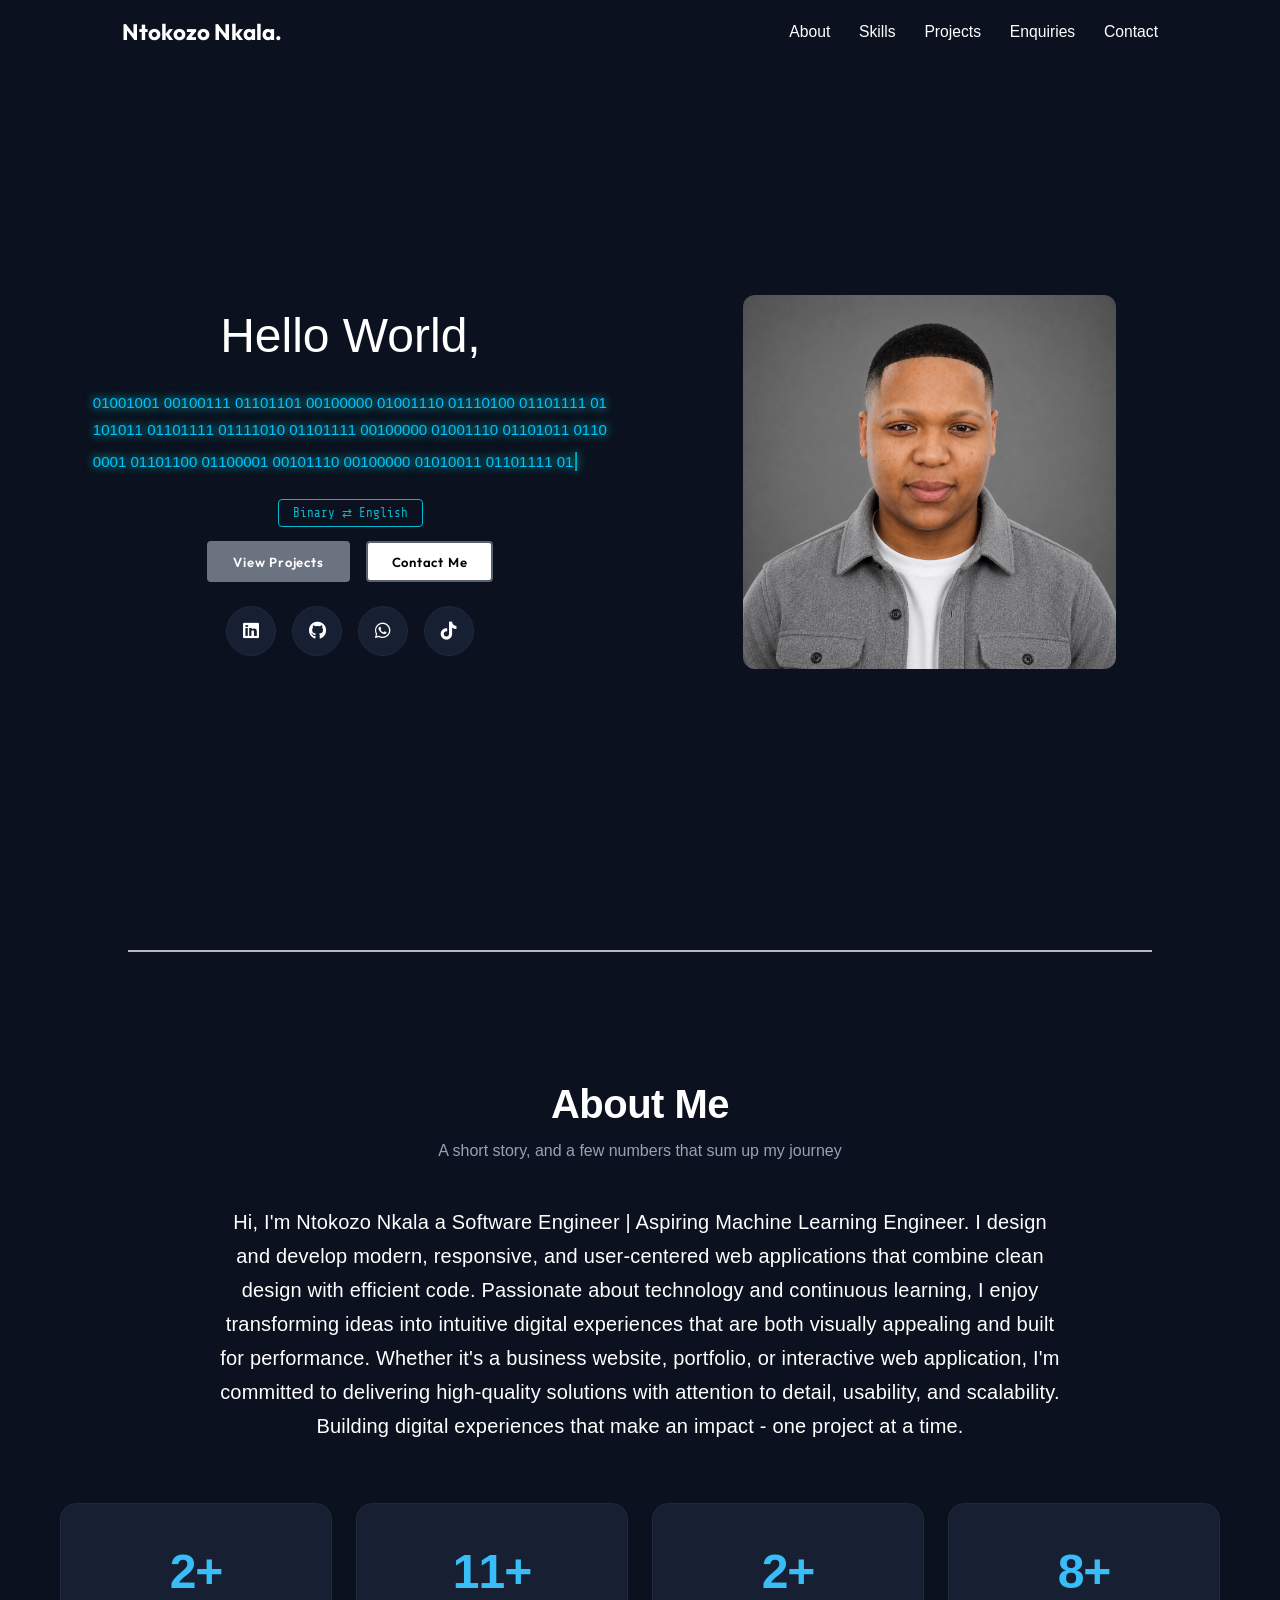
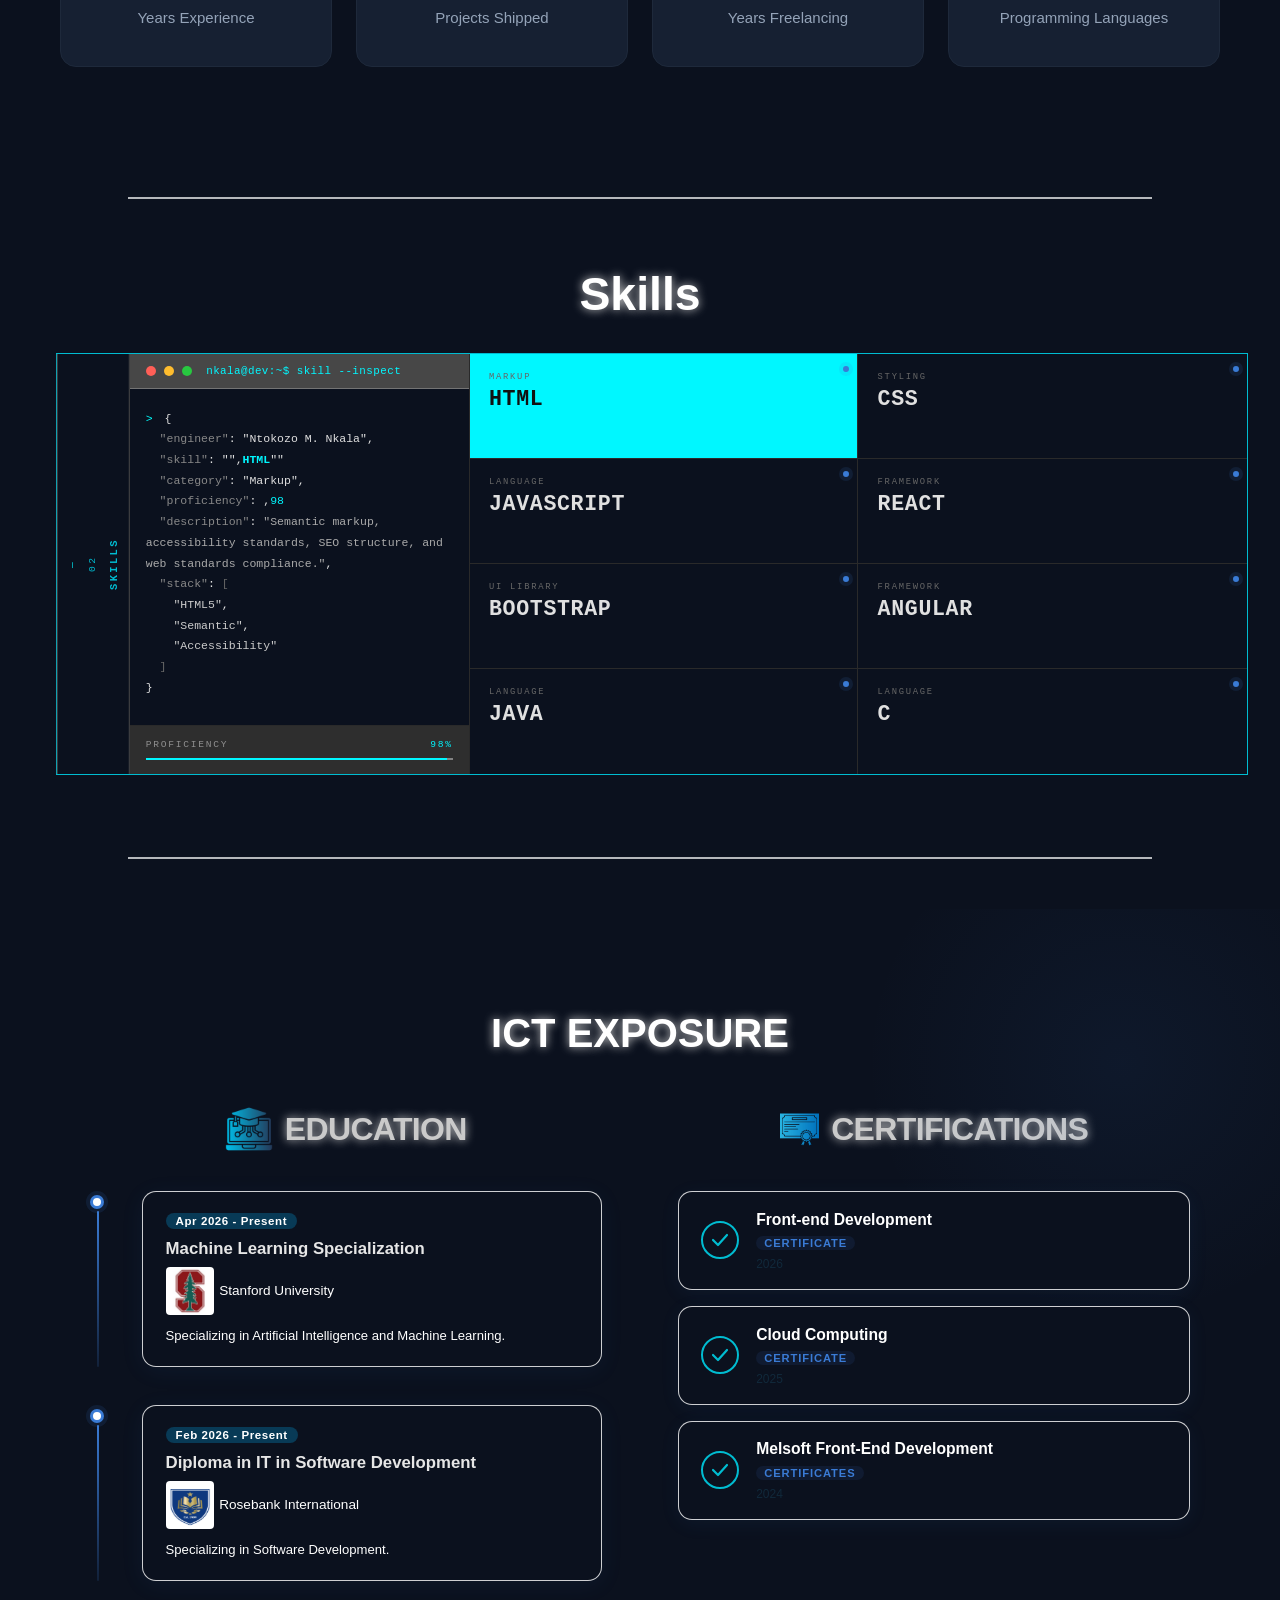
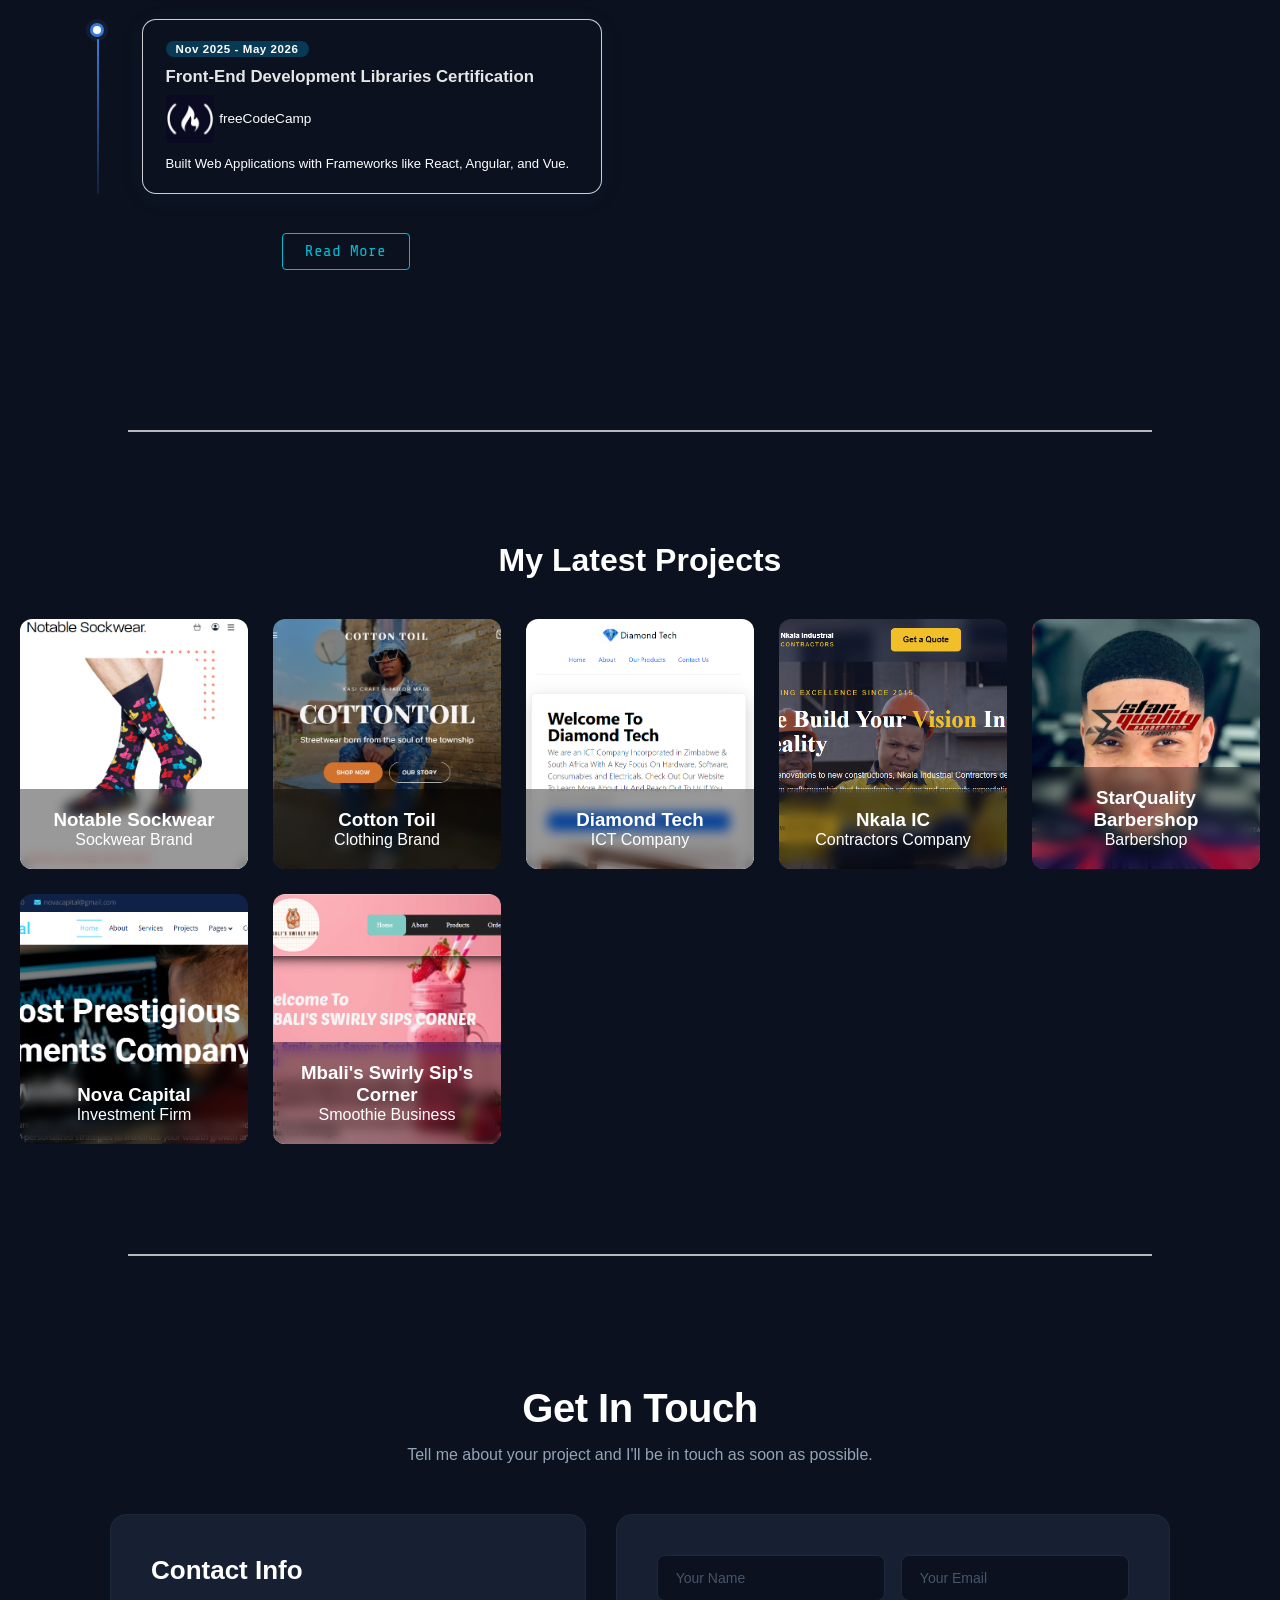
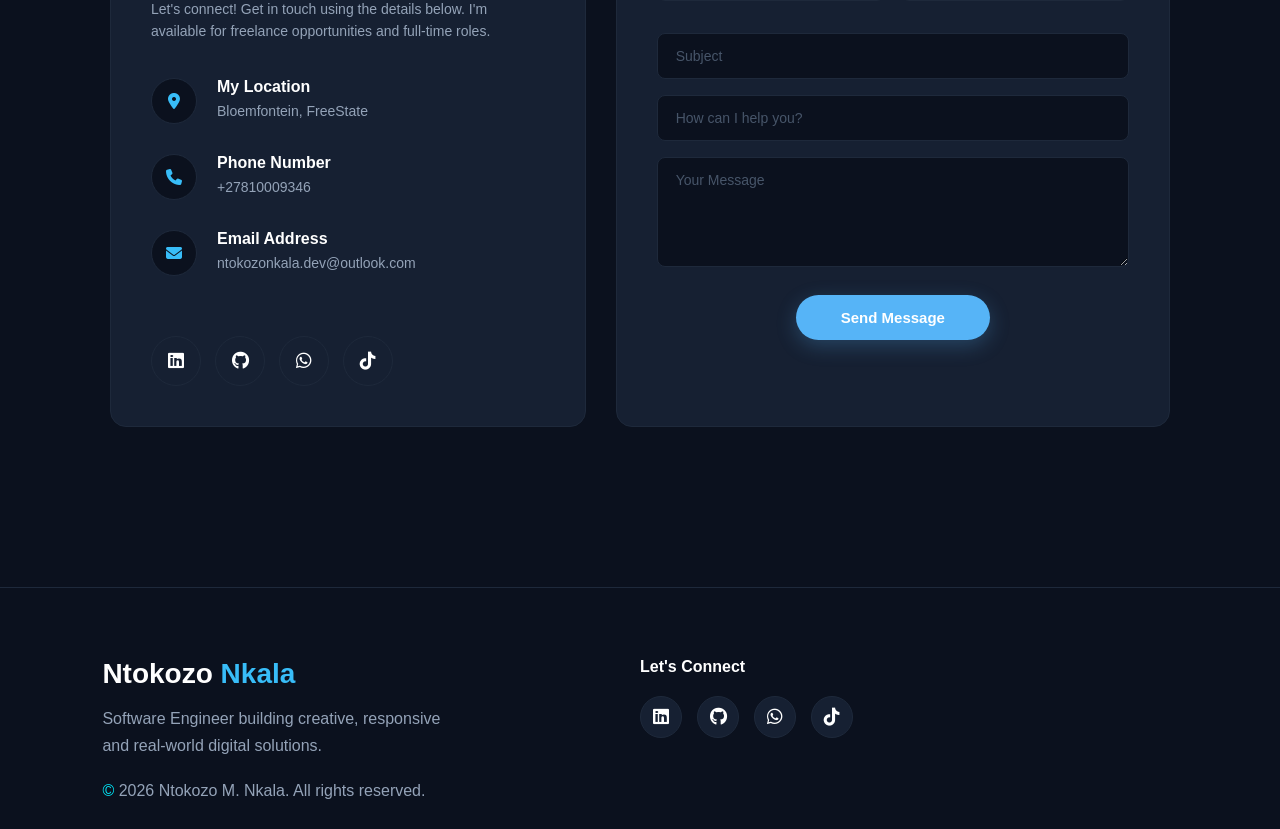
==== commit 13792c60: "Update fmt.Println message from 'Hello' to 'Goodbye'" ====
--- a/index.html
+++ b/index.html
@@ -17,6 +17,7 @@
 <html lang="en">
 <head>
   <meta charset="UTF-8" />
+  <meta name="viewport" content="width=device-width, initial-scale=1.0">
   <meta name="author" content="Ntokozo M. Nkala">
   <meta name="copyright" content="Copyright © 2026 Ntokozo M. Nkala. All Rights Reserved.">
   <meta name="description" content="Portfolio of Ntokozo M. Nkala, a Software Engineering student and Front-End Developer specializing in web development.">
@@ -539,4 +540,4 @@
   </footer>
   <script src="script.js"></script>
 </body>
-</html>+</html>
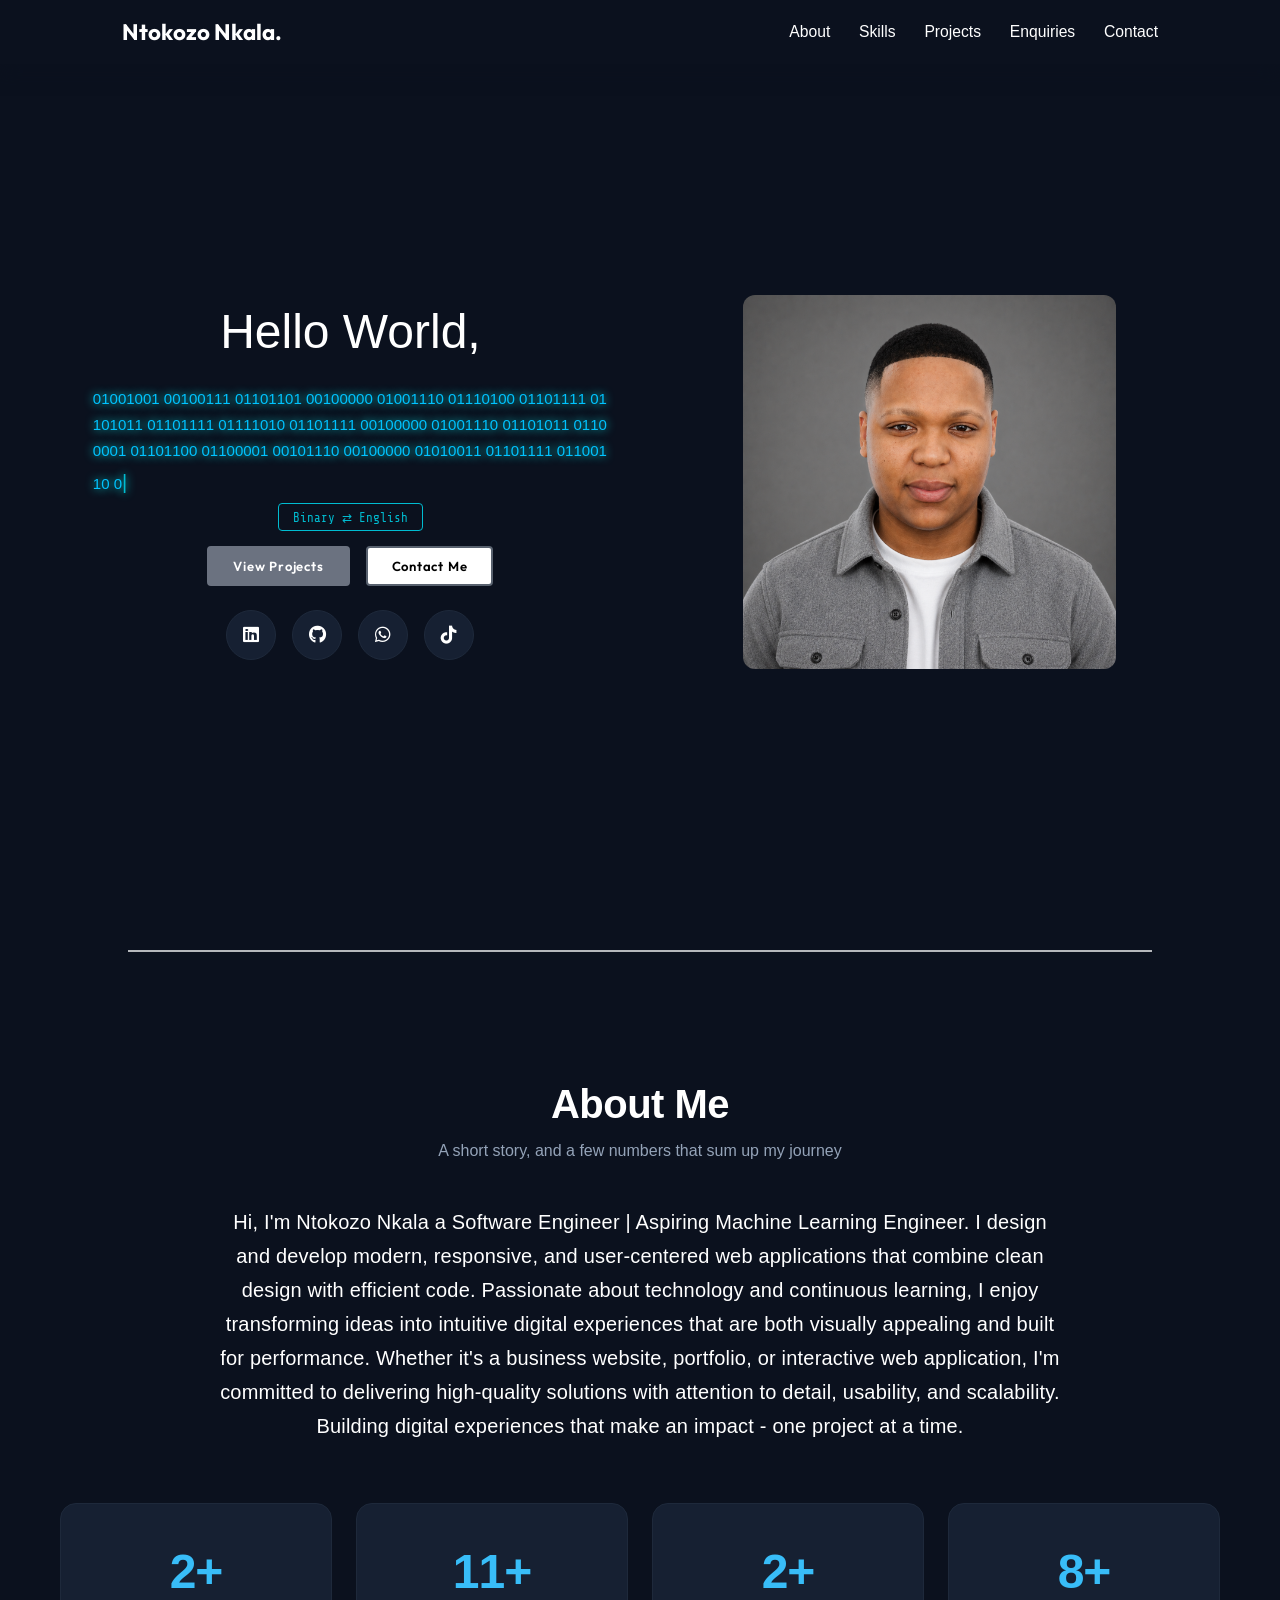
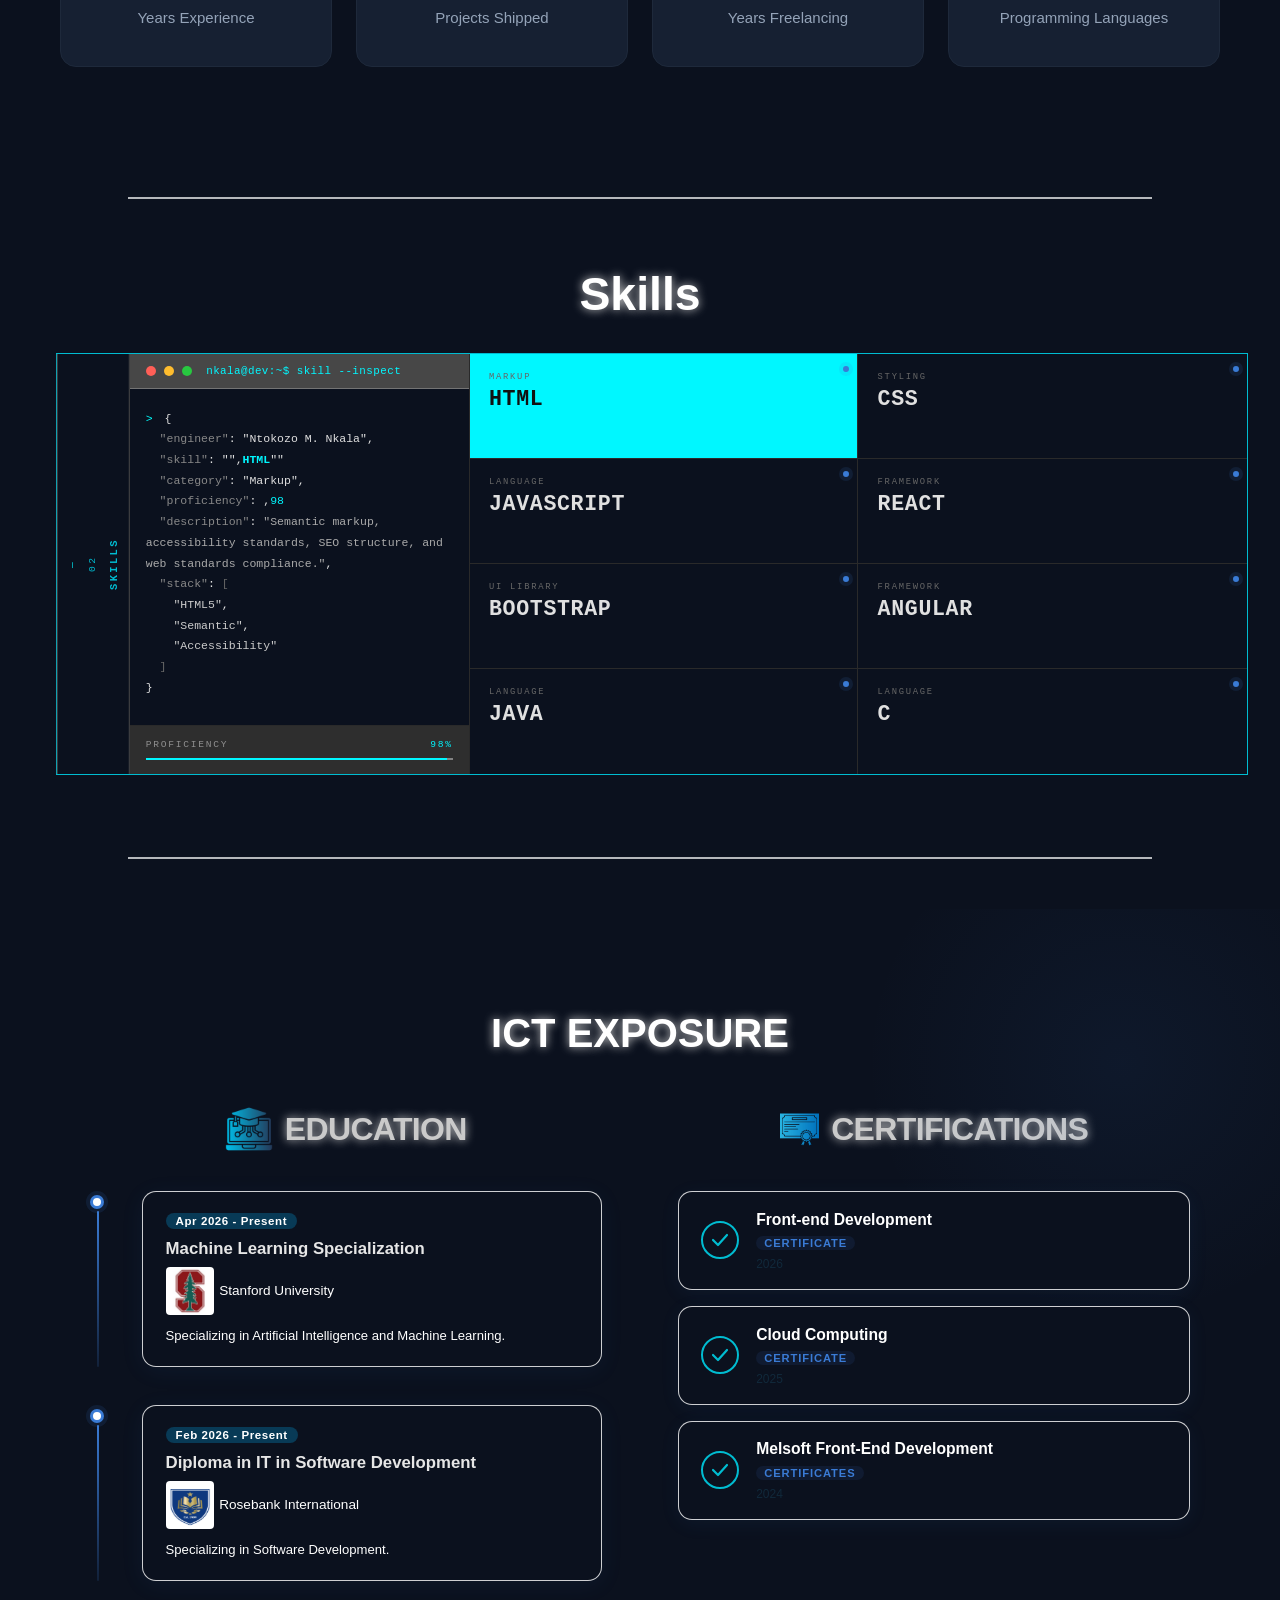
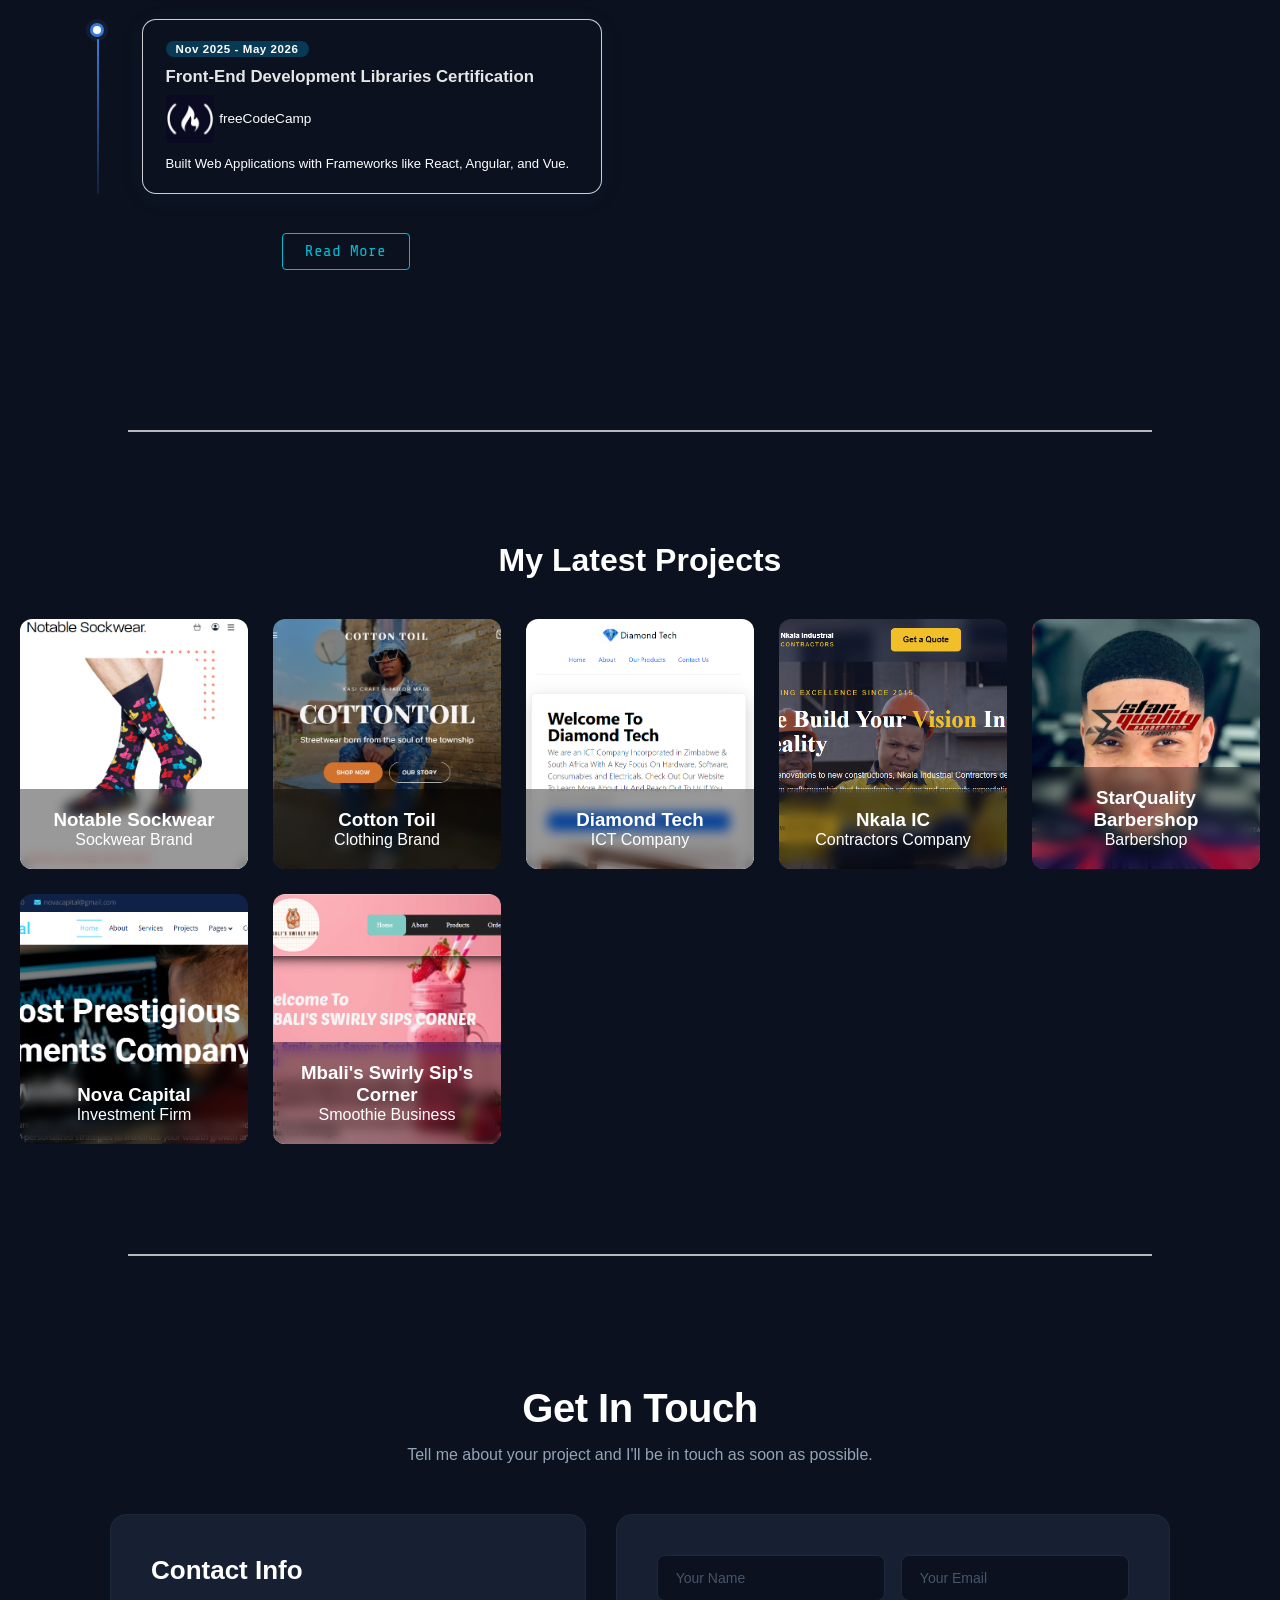
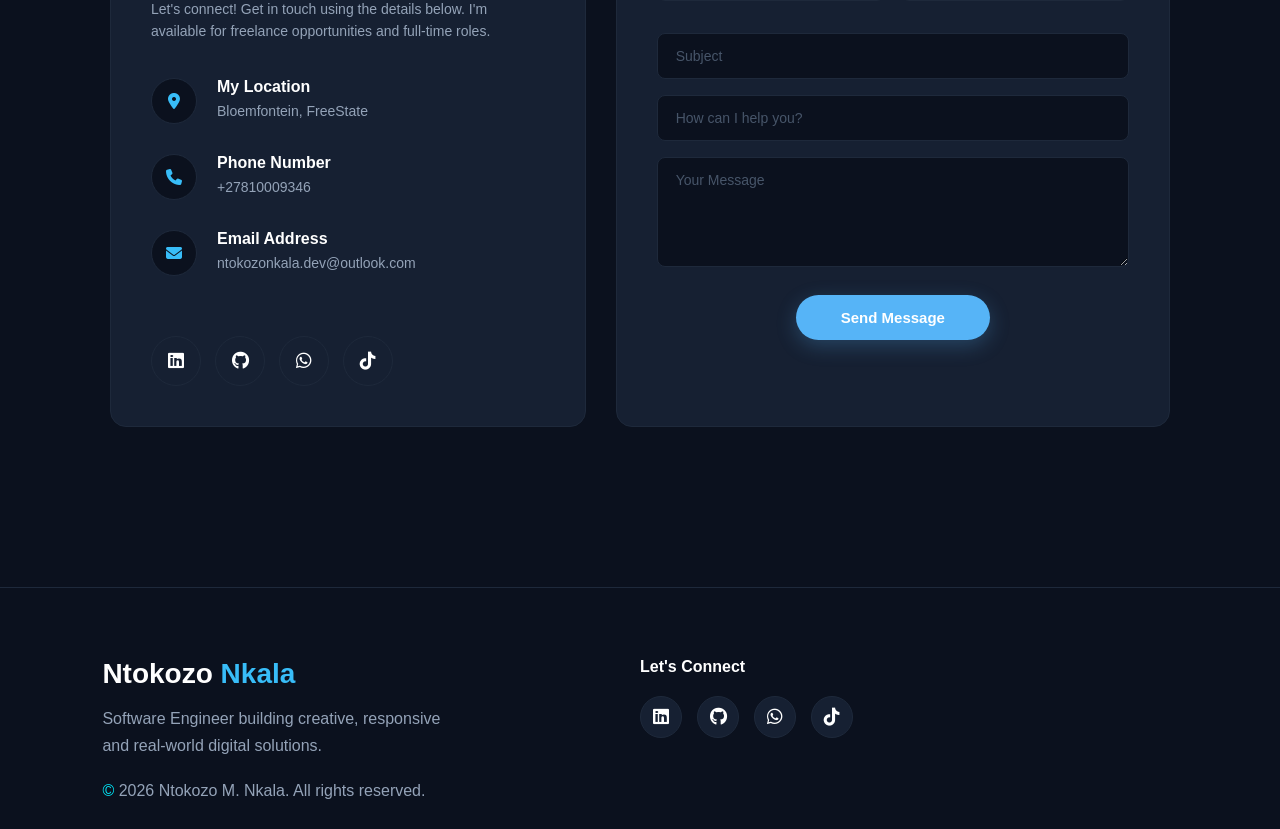
==== commit e82597eb: "Update greeting from 'Hello' to 'Goodbye'" ====
--- a/index.html
+++ b/index.html
@@ -20,7 +20,7 @@
   <meta name="viewport" content="width=device-width, initial-scale=1.0">
   <meta name="author" content="Ntokozo M. Nkala">
   <meta name="copyright" content="Copyright © 2026 Ntokozo M. Nkala. All Rights Reserved.">
-  <meta name="description" content="Portfolio of Ntokozo M. Nkala, a Software Engineering student and Front-End Developer specializing in web development.">
+  <meta name="description" content="Portfolio of Ntokozo M. Nkala, a Software Development student and Front-End Developer.">
   <link rel="icon" type="image/png" href="pictures/logos/Copilot_20260501_060449.png" />
   <title>Ntokozo Nkala | Software Engineer</title>
   <link rel="stylesheet" href="stylesheet.css" />
--- a/stylesheet.css
+++ b/stylesheet.css
@@ -1,9 +1,3 @@
-/*
-Copyright © 2026 Ntokozo M. Nkala
-All Rights Reserved.
-*/
-
-
 *, *::before, *::after { box-sizing: border-box; margin: 0; padding: 0; }
 
 html { scroll-behavior: smooth; }
@@ -1497,4 +1491,4 @@
     80% {
         transform: translateY(0);
     }
-}+}
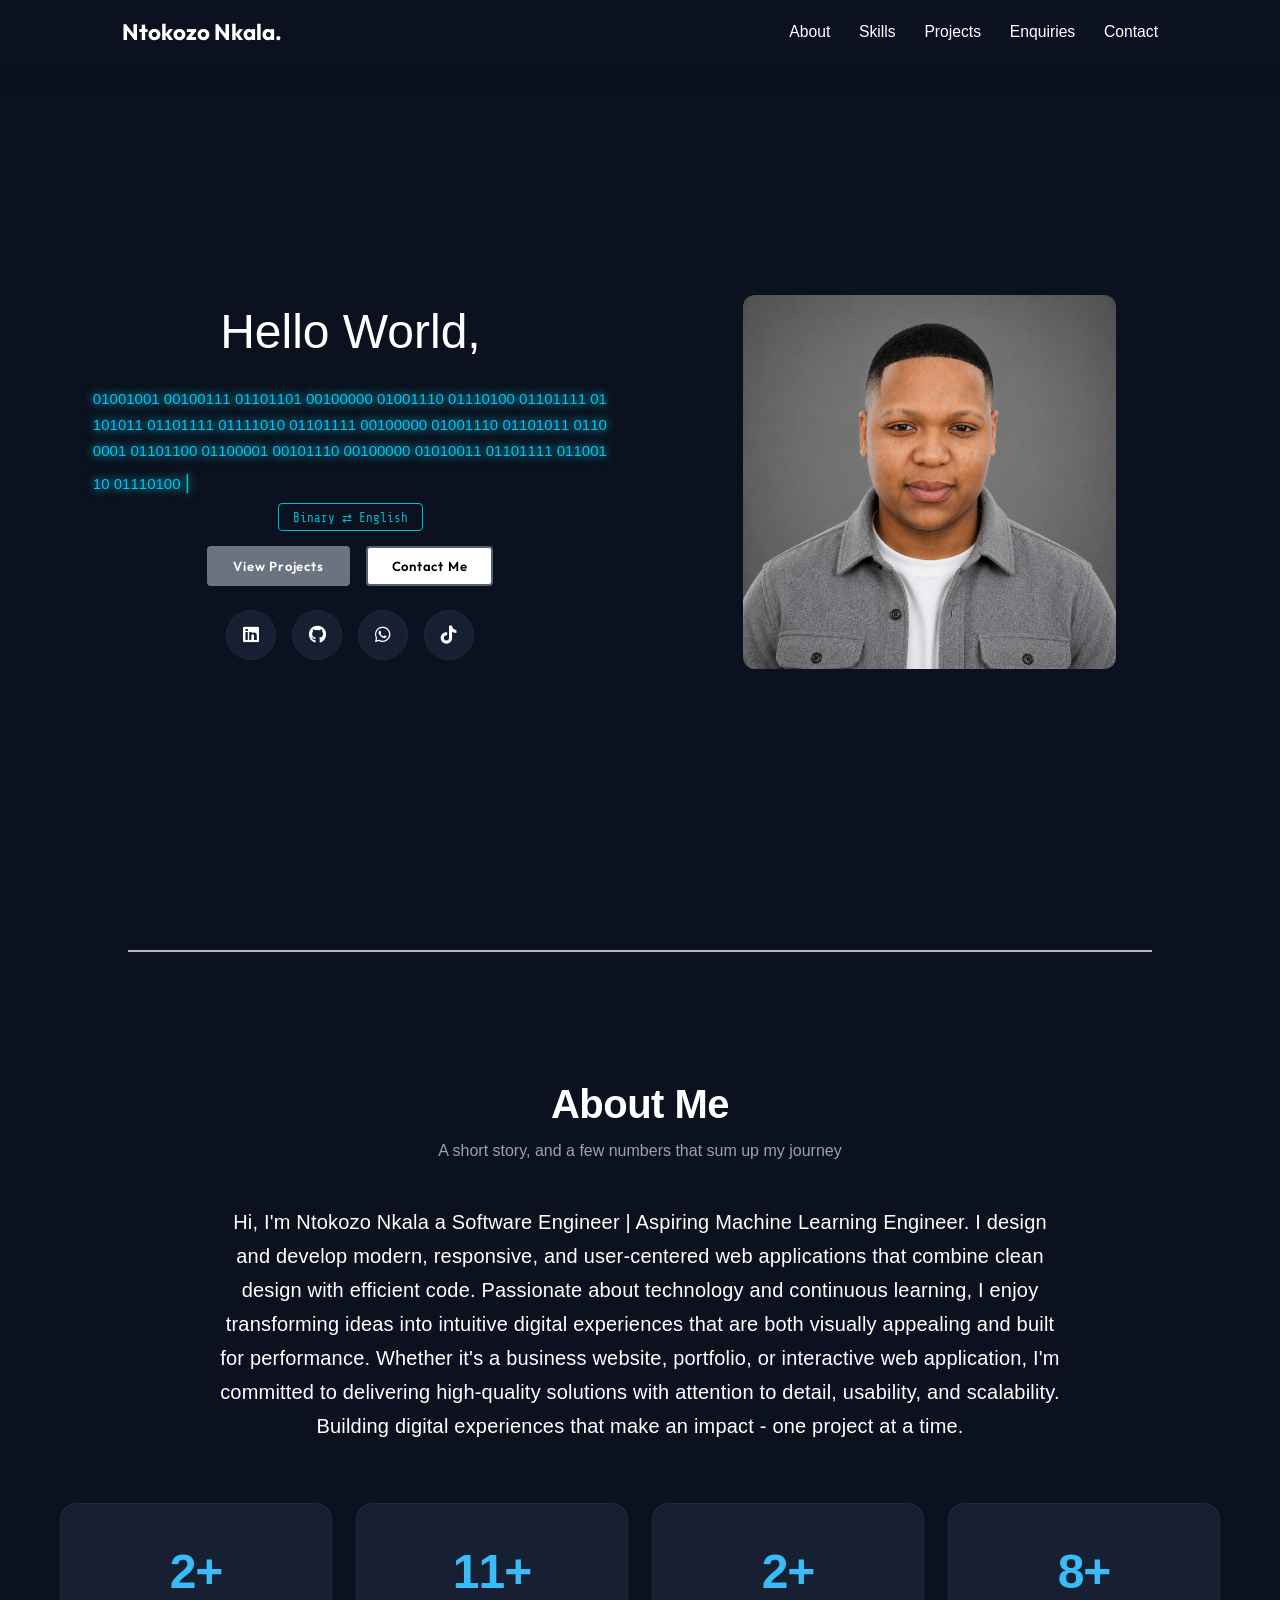
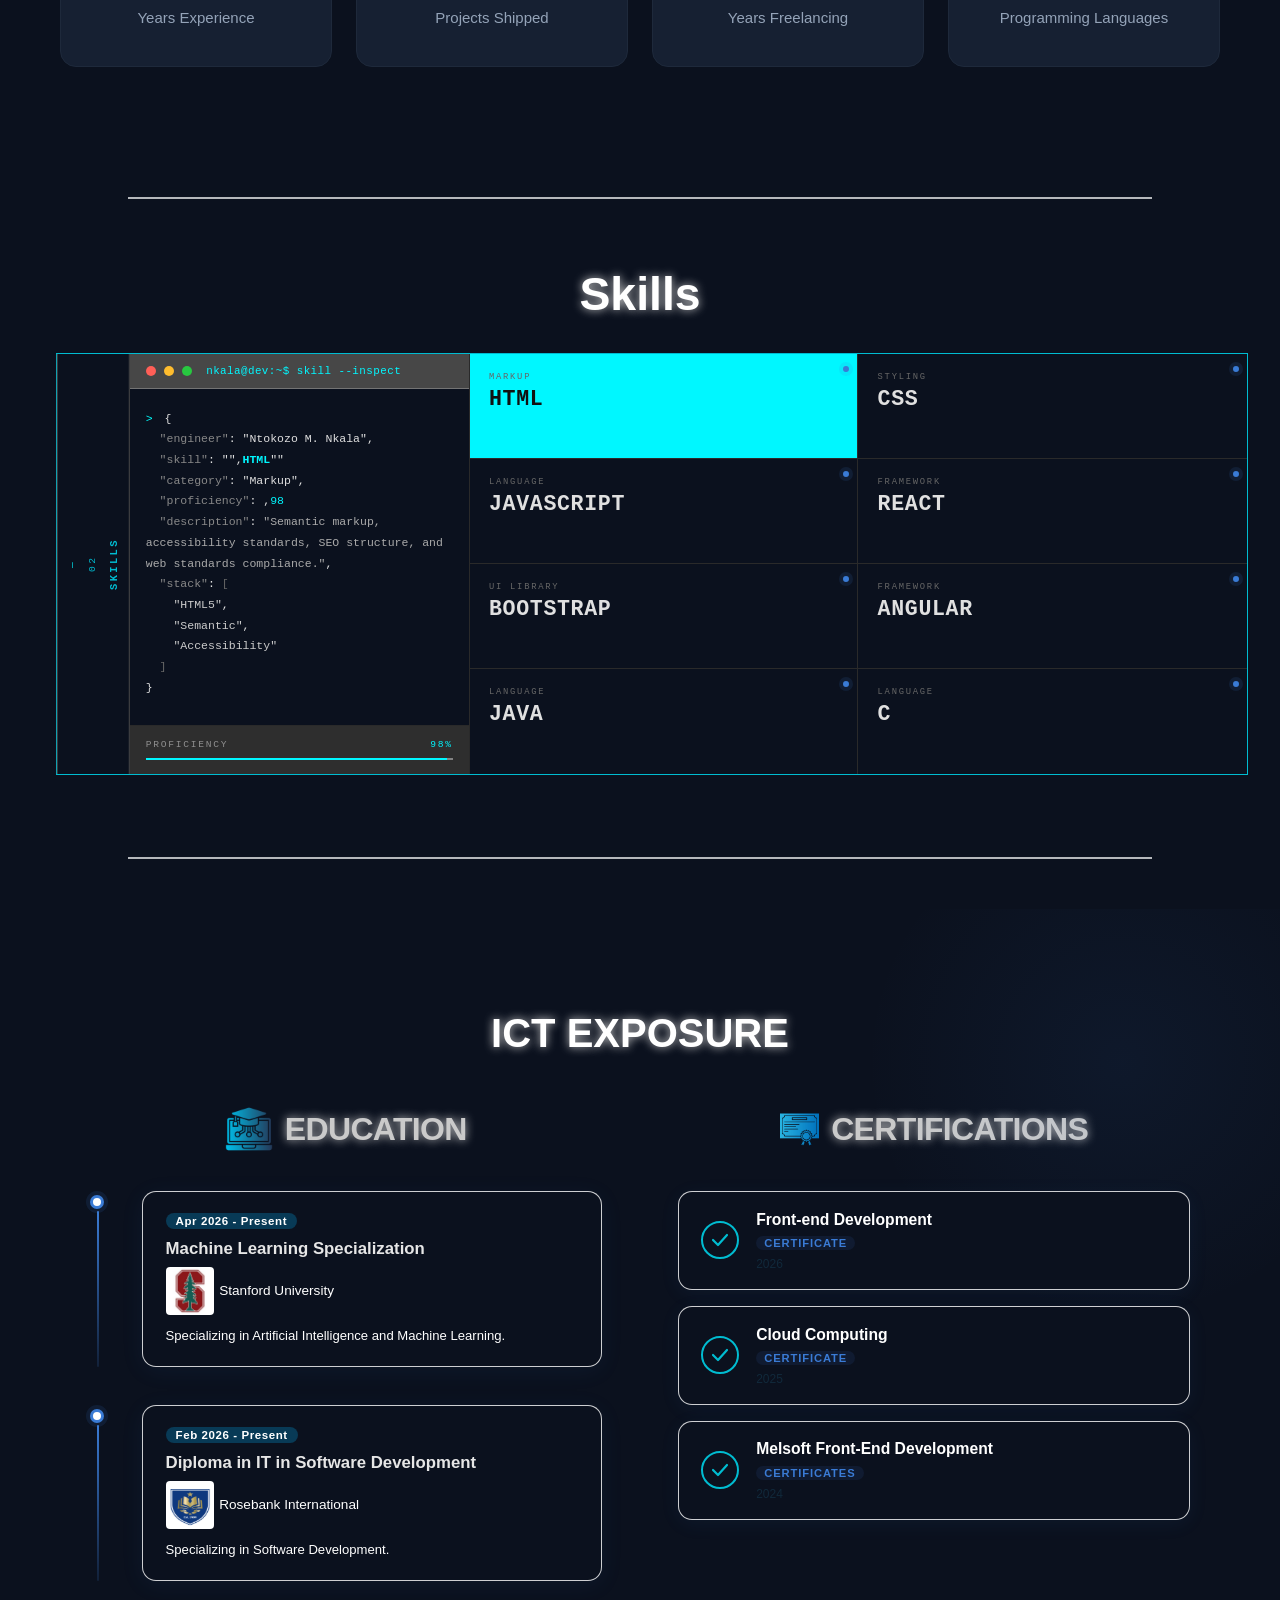
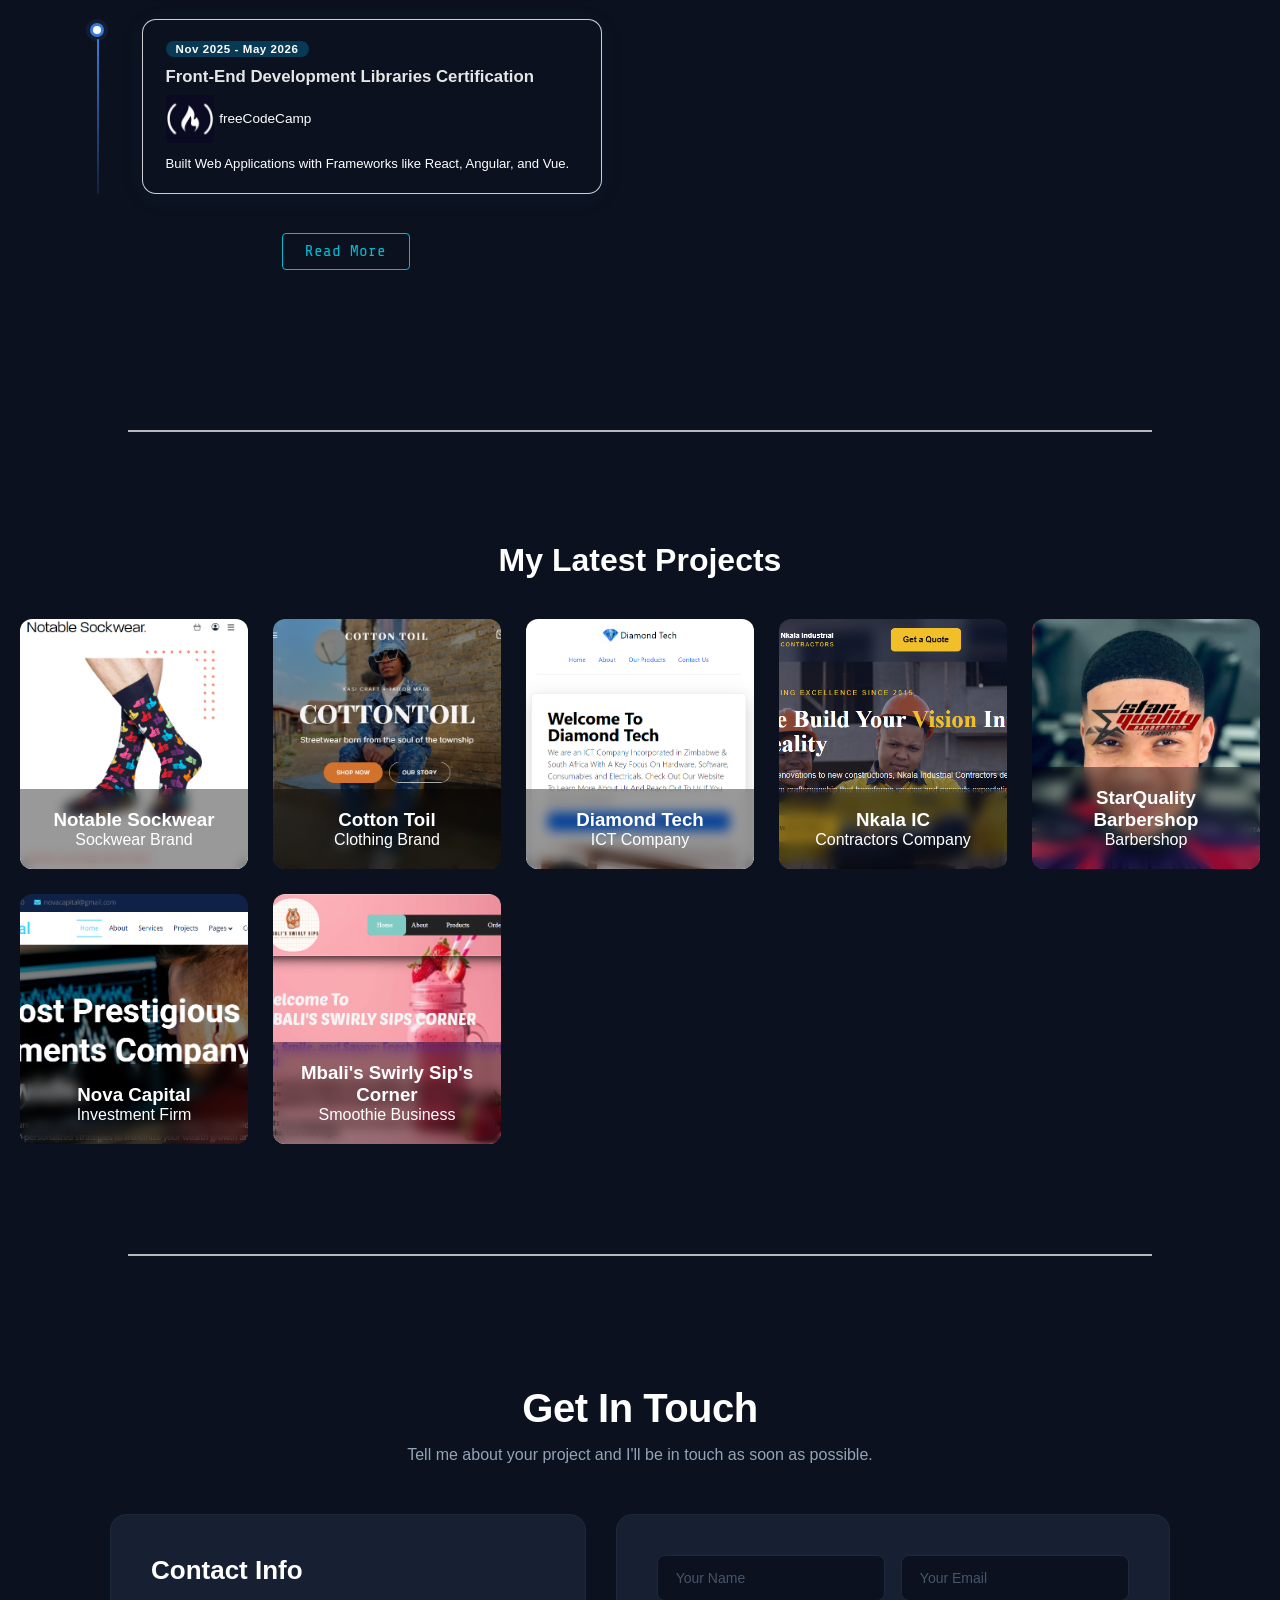
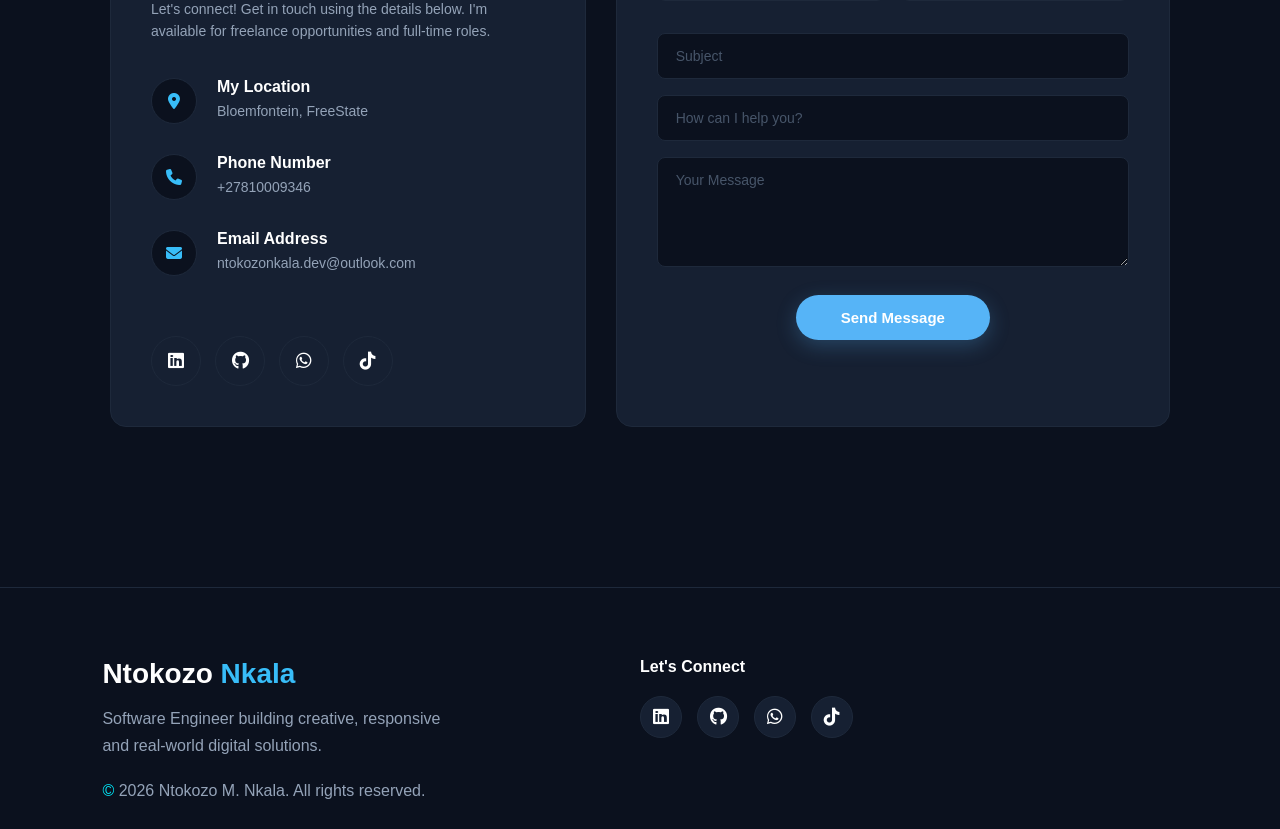
==== commit c76b892e: "Update index.html" ====
--- a/index.html
+++ b/index.html
@@ -29,6 +29,7 @@
   <link rel="preconnect" href="https://fontawesome.com/icons/font?f=classic&amp;s=light" />
   <link rel="stylesheet" href="https://cdnjs.cloudflare.com/ajax/libs/font-awesome/6.4.0/css/all.min.css">
   <link href="https://fonts.googleapis.com/css2?family=Share+Tech+Mono&amp;family=Outfit:wght@400;500;600;700&amp;display=swap" rel="stylesheet" />
+  <meta name="google-site-verification" content="EbvG3SrpWPlAxGZegP3QocnULfI7ptKSBmIp9atRJFk" />
 </head>
 
 <body>
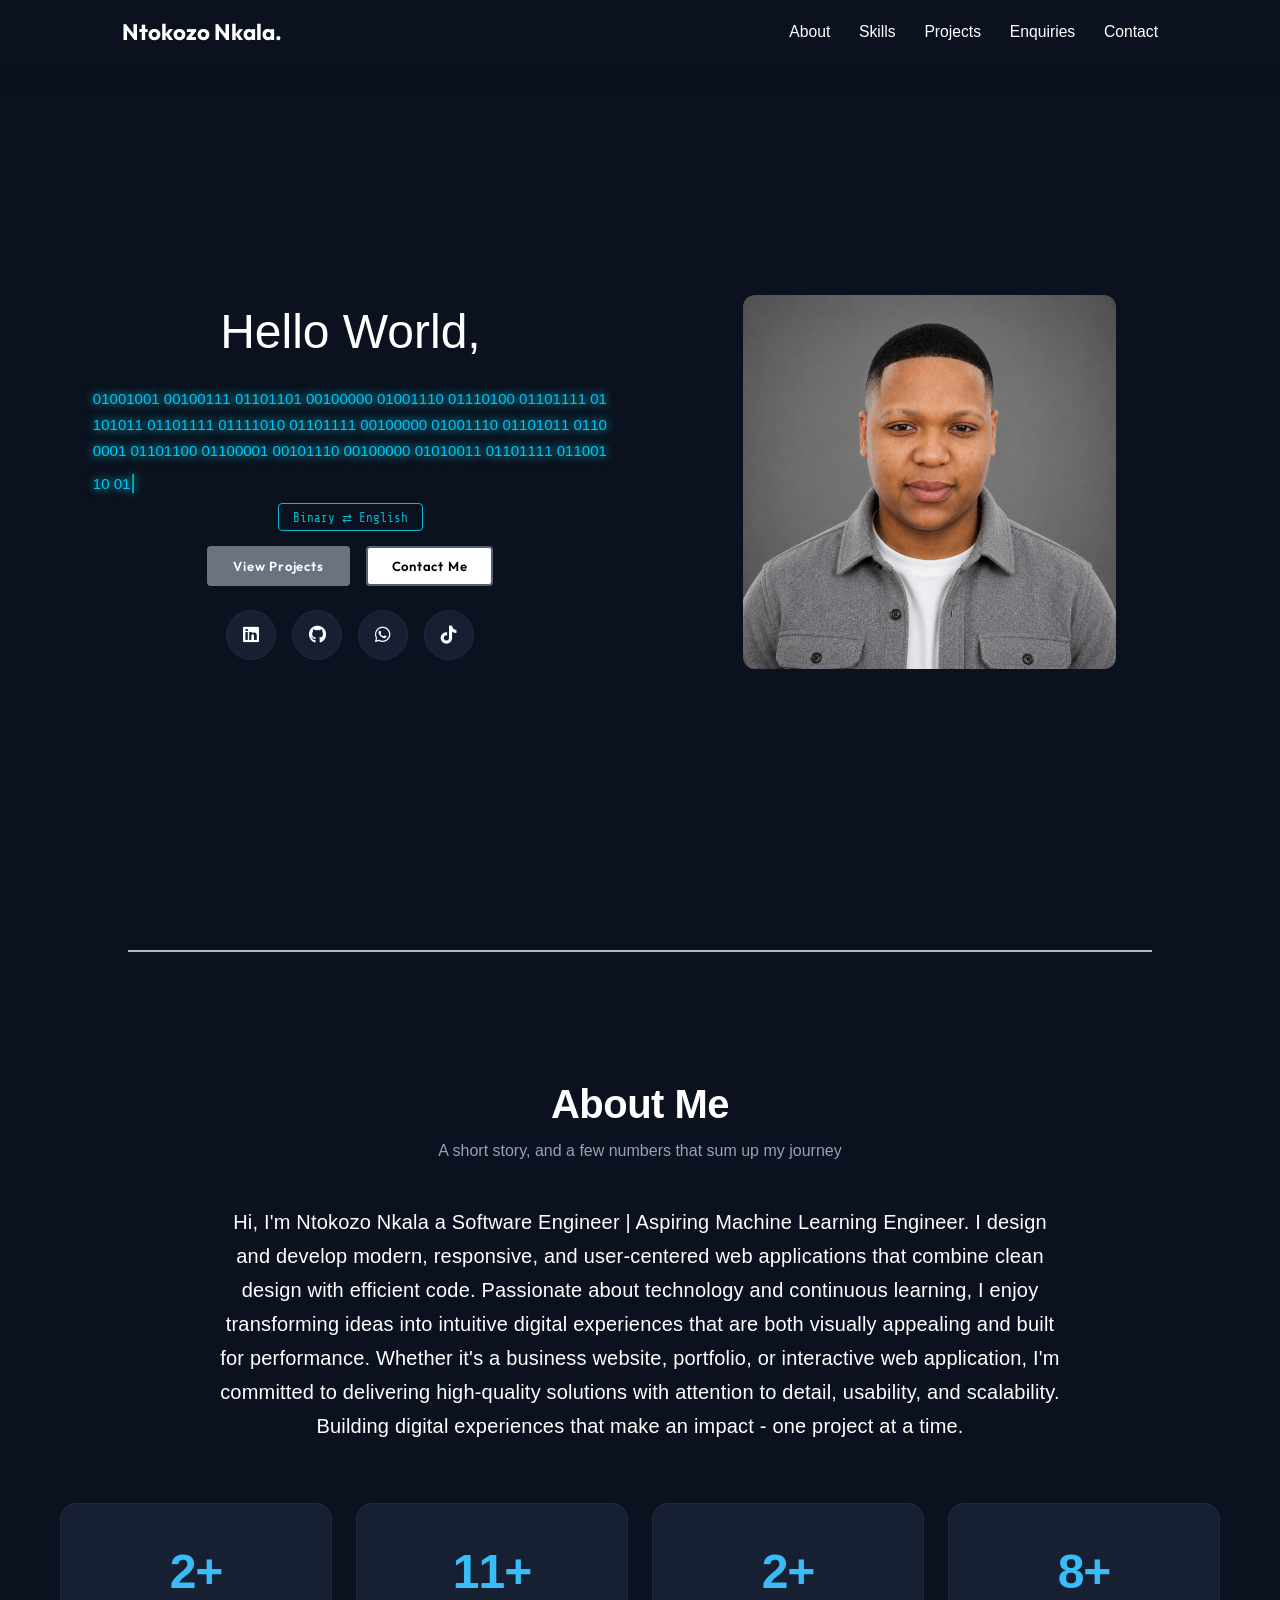
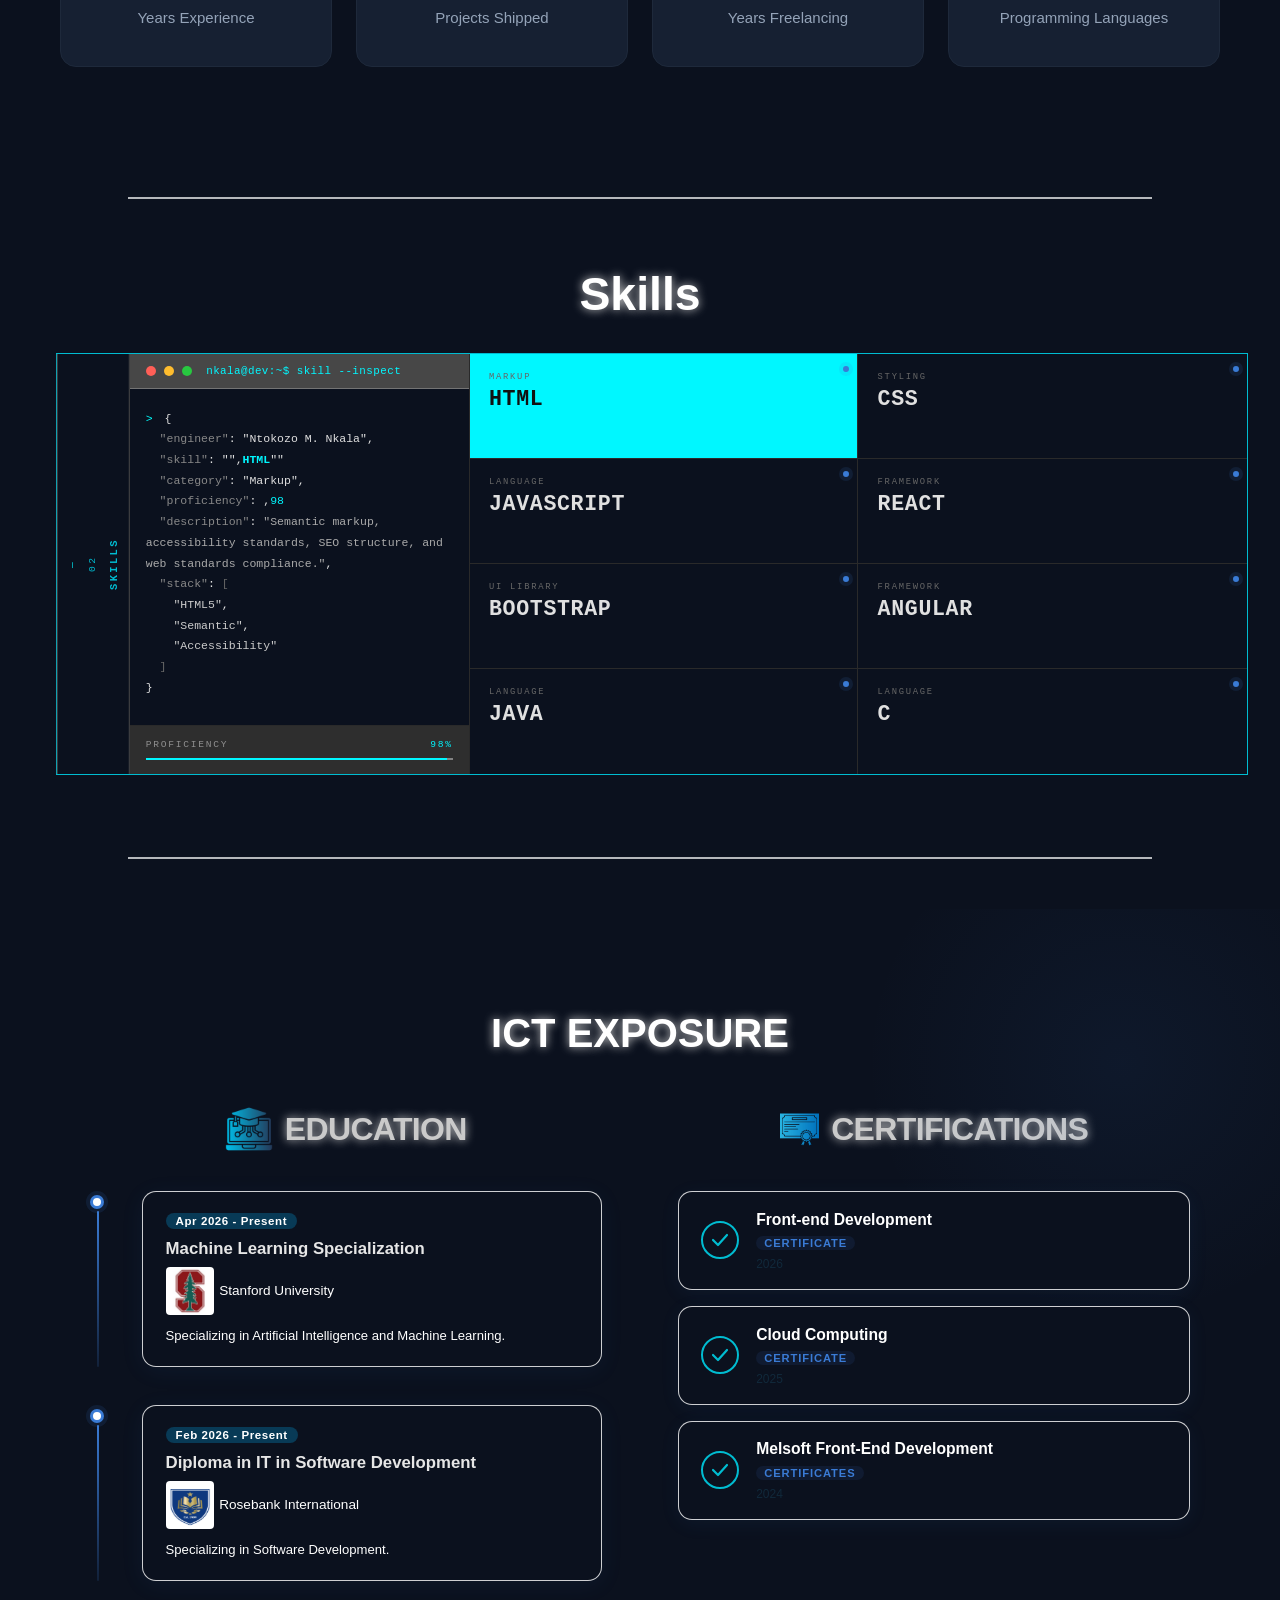
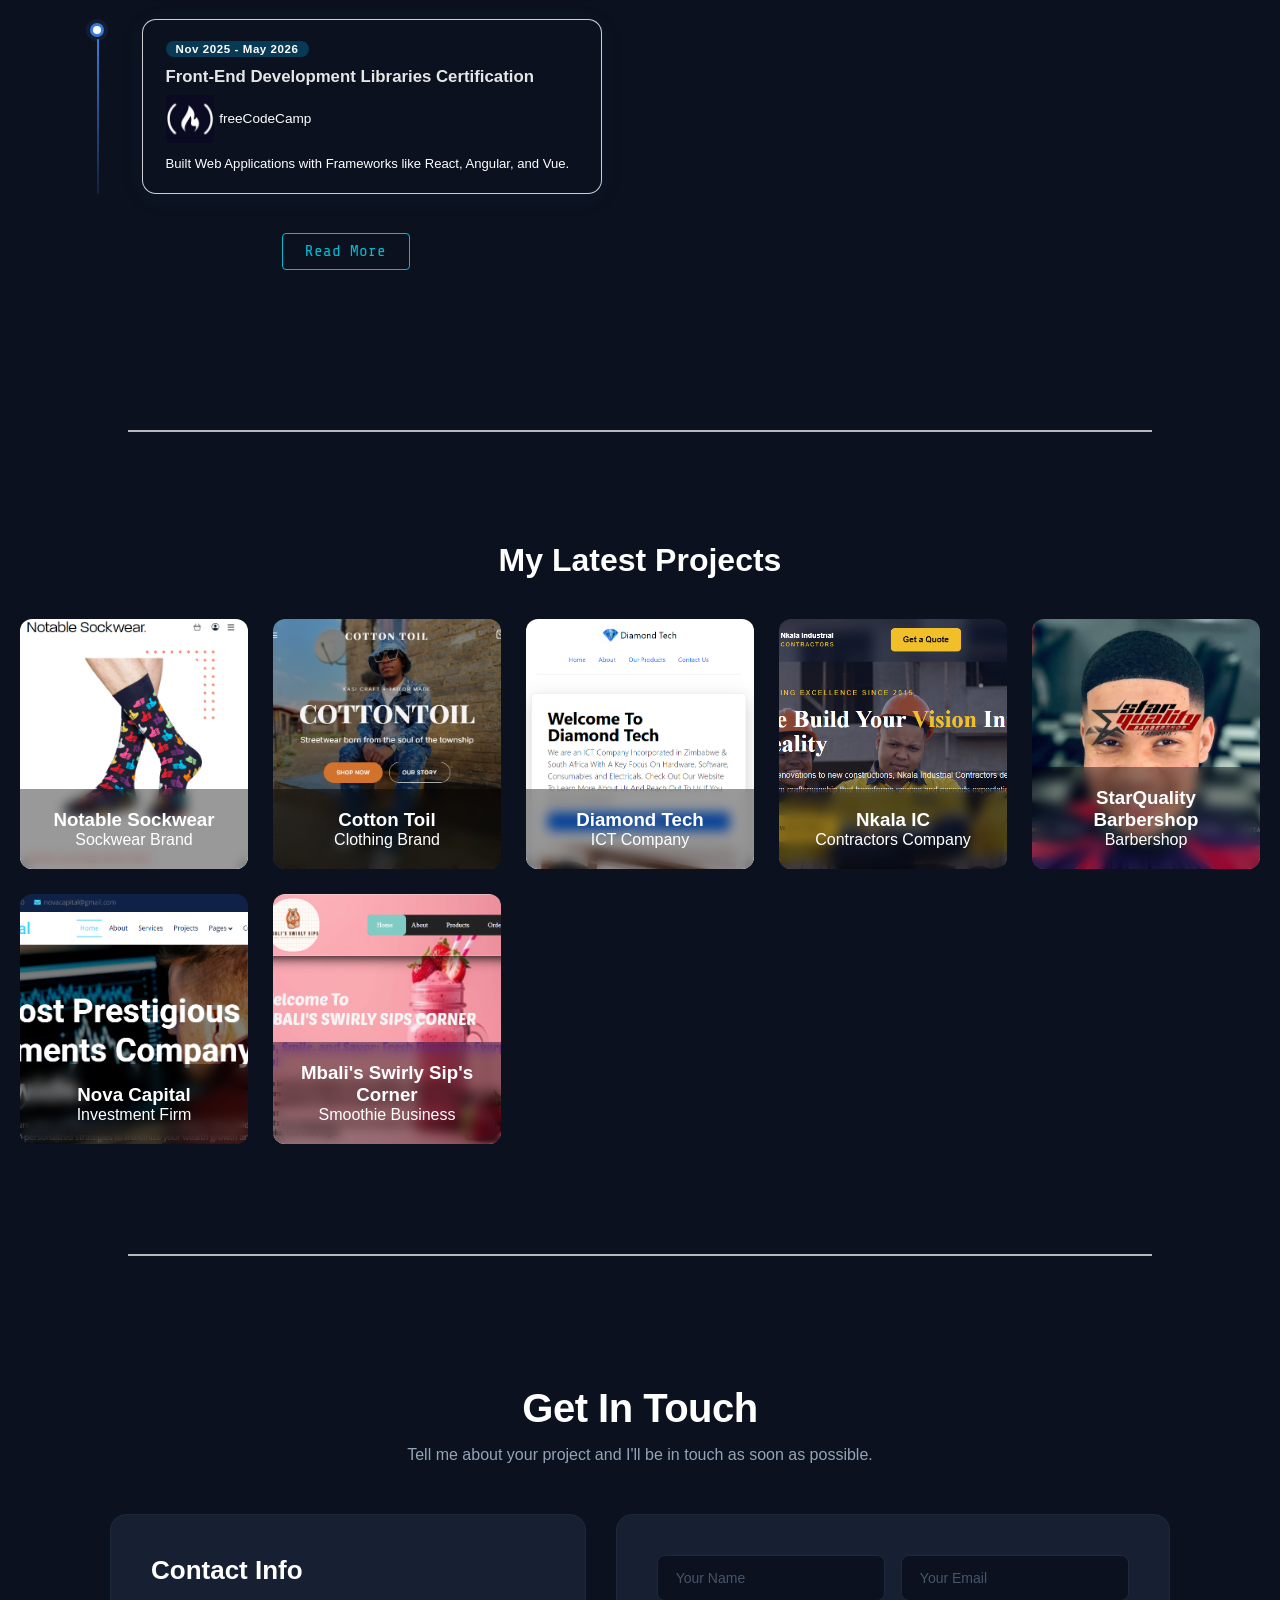
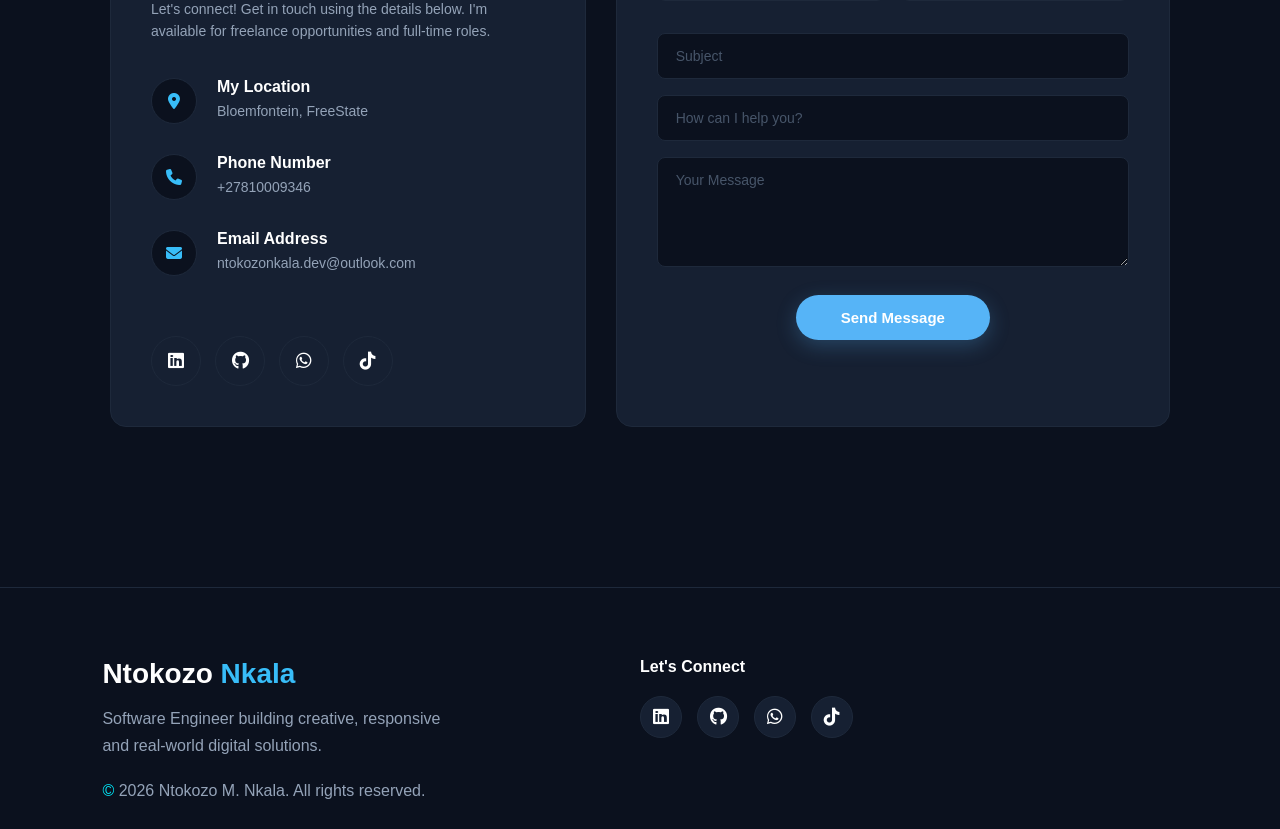
==== commit c65d671a: "Update index.html" ====
--- a/index.html
+++ b/index.html
@@ -20,7 +20,7 @@
   <meta name="viewport" content="width=device-width, initial-scale=1.0">
   <meta name="author" content="Ntokozo M. Nkala">
   <meta name="copyright" content="Copyright © 2026 Ntokozo M. Nkala. All Rights Reserved.">
-  <meta name="description" content="Portfolio of Ntokozo M. Nkala, a Software Development student and Front-End Developer.">
+  <meta name="description" content="Portfolio of Ntokozo M. Nkala, a Software Engineer and Front-End Developer.">
   <link rel="icon" type="image/png" href="pictures/logos/Copilot_20260501_060449.png" />
   <title>Ntokozo Nkala | Software Engineer</title>
   <link rel="stylesheet" href="stylesheet.css" />
@@ -539,6 +539,19 @@
     2026 Ntokozo M. Nkala. All rights reserved.
 </p>
   </footer>
+  <script type="application/ld+json">
+{
+  "@context": "https://schema.org",
+  "@type": "Person",
+  "name": "Ntokozo M. Nkala",
+  "jobTitle": "Software Engineer",
+  "url": "https://ntokozo-nkala-ict-portfolio.vercel.app/",
+  "sameAs": [
+    "https://www.linkedin.com/in/ntokozo-m-nkala-448bb6302/",
+    "https://github.com/Ntokozo-Nkala"
+  ]
+}
+</script>
   <script src="script.js"></script>
 </body>
 </html>
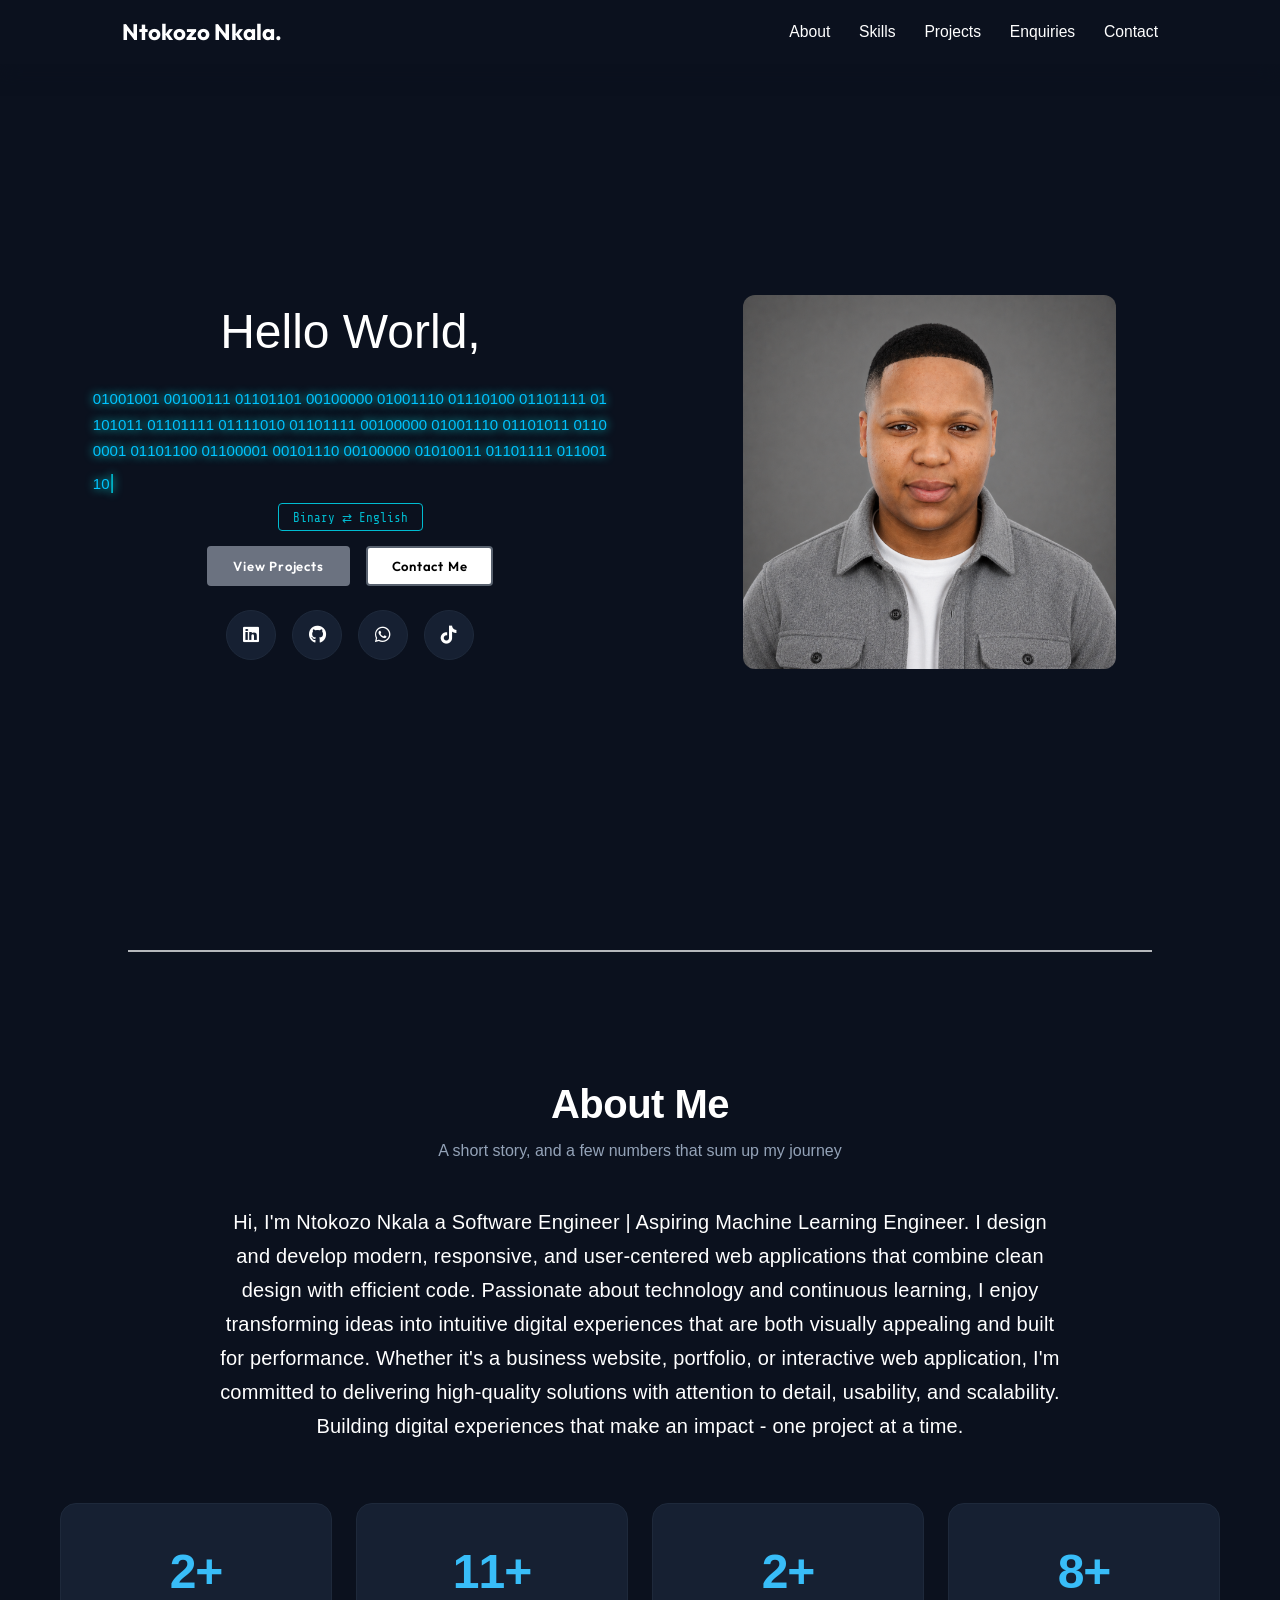
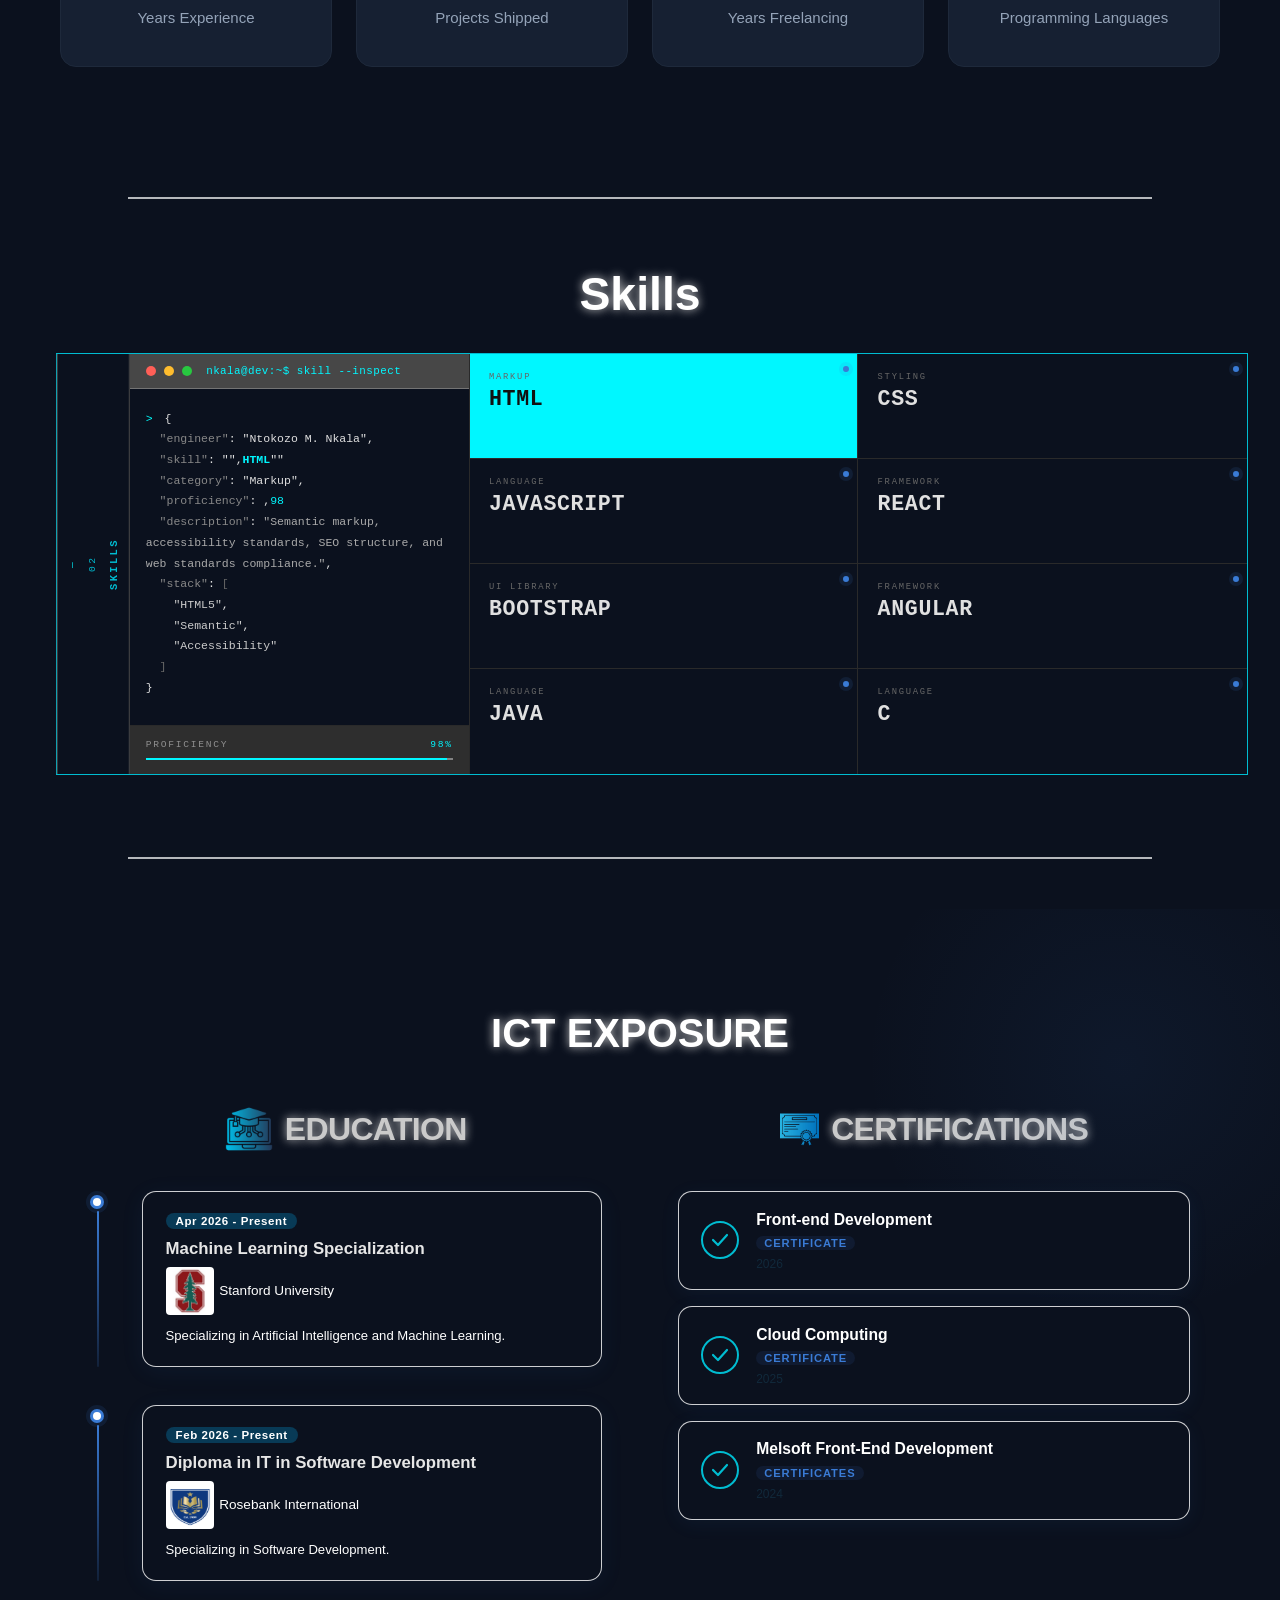
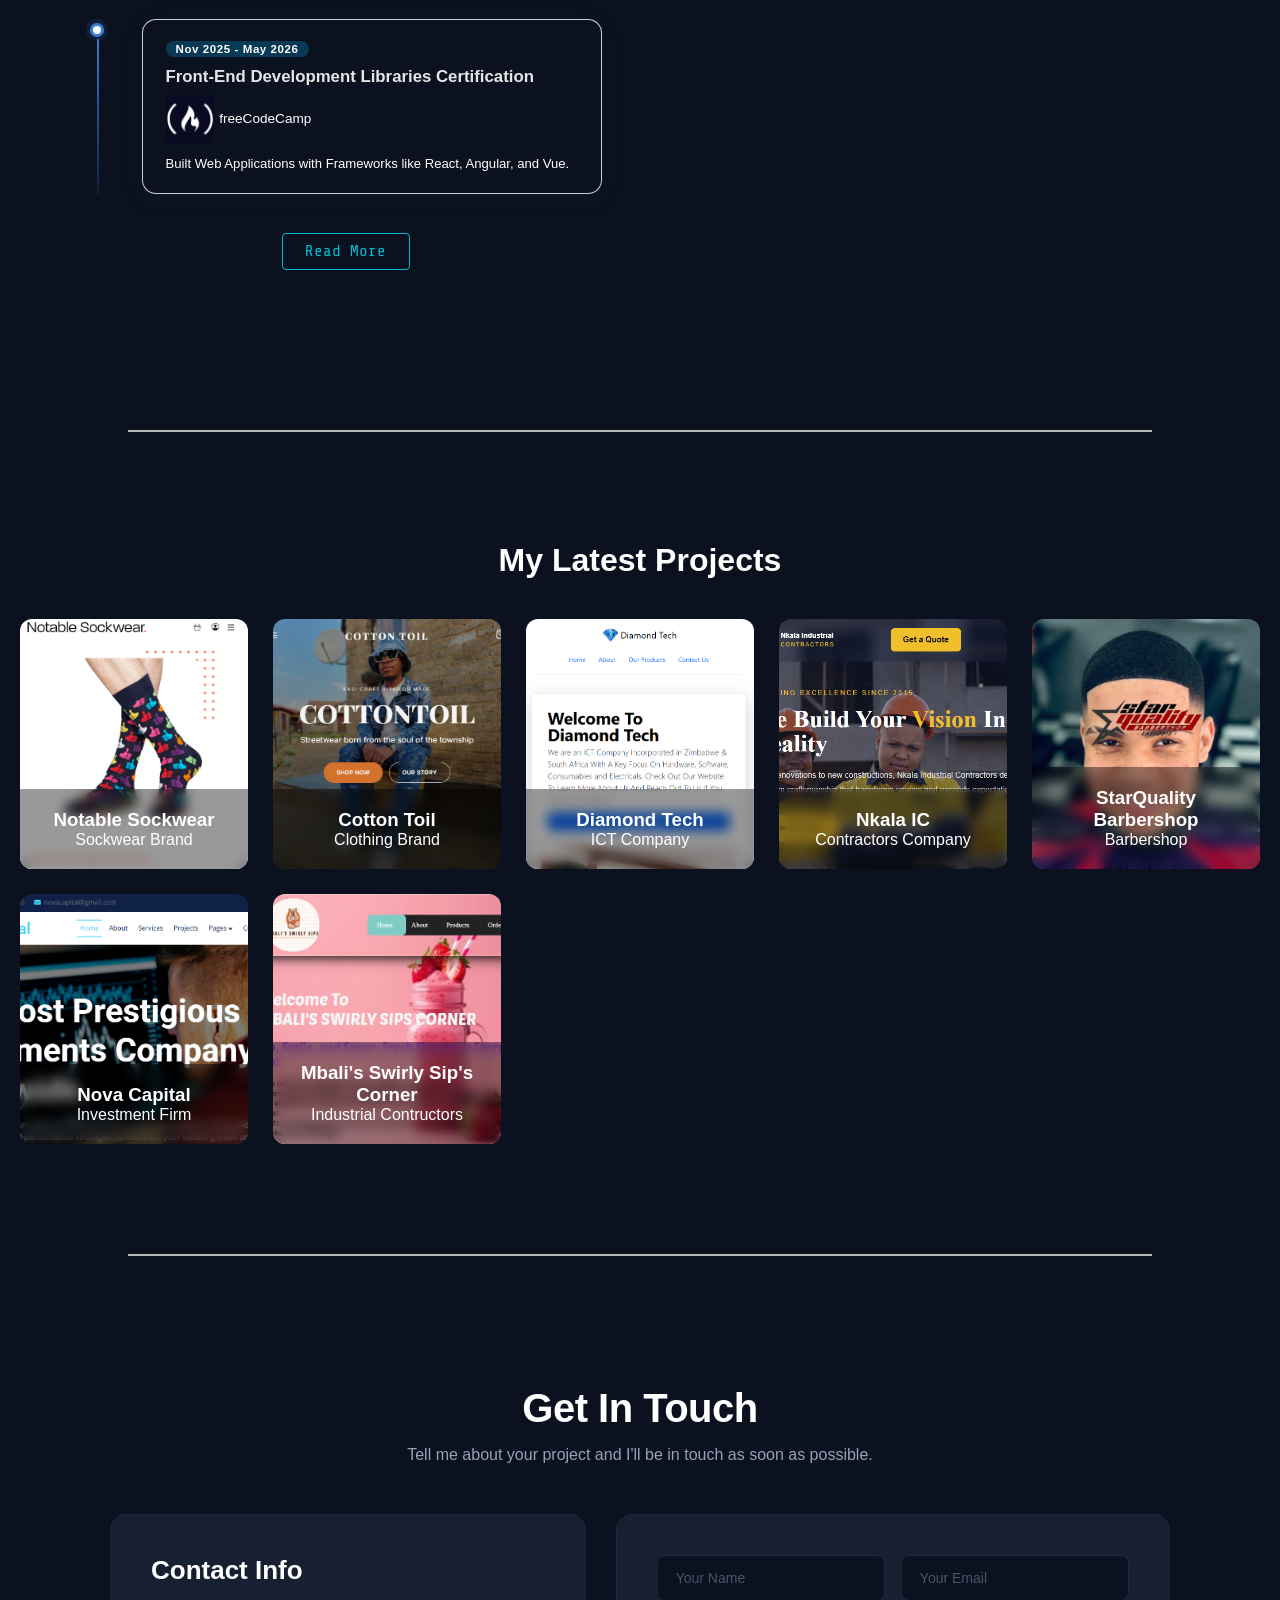
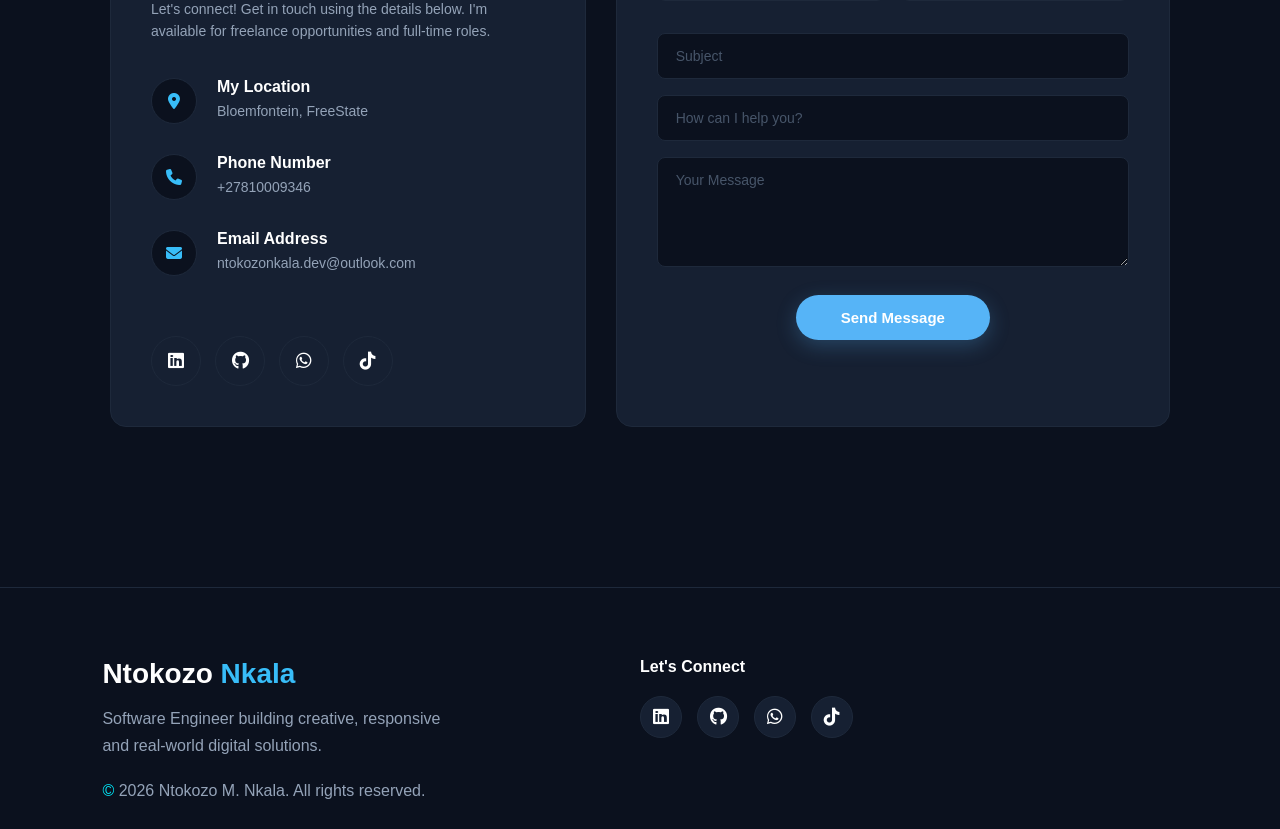
==== commit a56e9c38: "Update print statement from 'Hello' to 'Goodbye'" ====
--- a/index.html
+++ b/index.html
@@ -387,11 +387,11 @@
         </div>
       </a>
 
-      <a href="https://swirly-sips-corner.netlify.app/" target="_blank" class="project-card">
-        <img src="pictures/project-images/Screenshot 2026-08-02 180432.png" alt="The weedery bloem" />
+      <a href="https://stonebridge-industrial-contractors.vercel.app/" target="_blank" class="project-card">
+        <img src="pictures/project-images/Screenshot 2026-08-02 180432.png" alt="Stonebridge Industrial Contructors" />
         <div class="project-content">
           <h3>Mbali's Swirly Sip's Corner</h3>
-          <p>Smoothie Business</p>
+          <p>Industrial Contructors</p>
         </div>
       </a>
     </div>
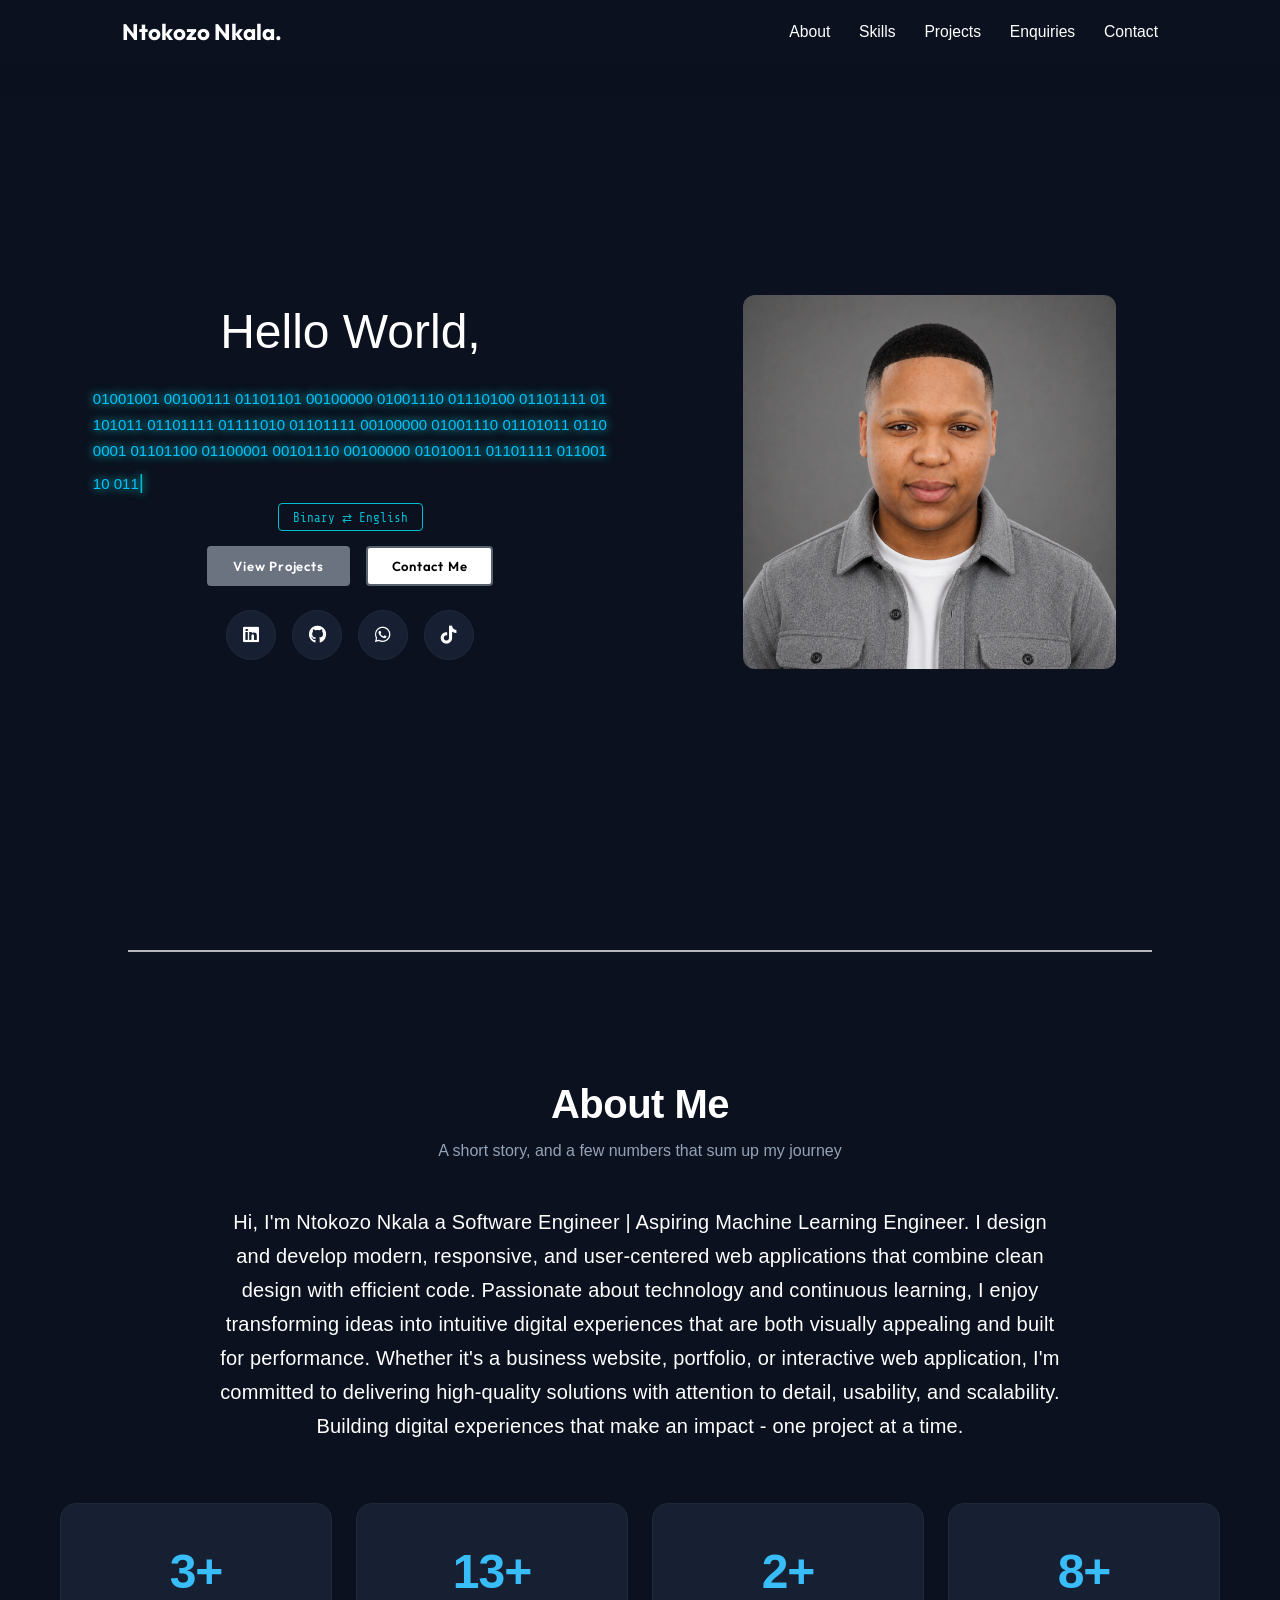
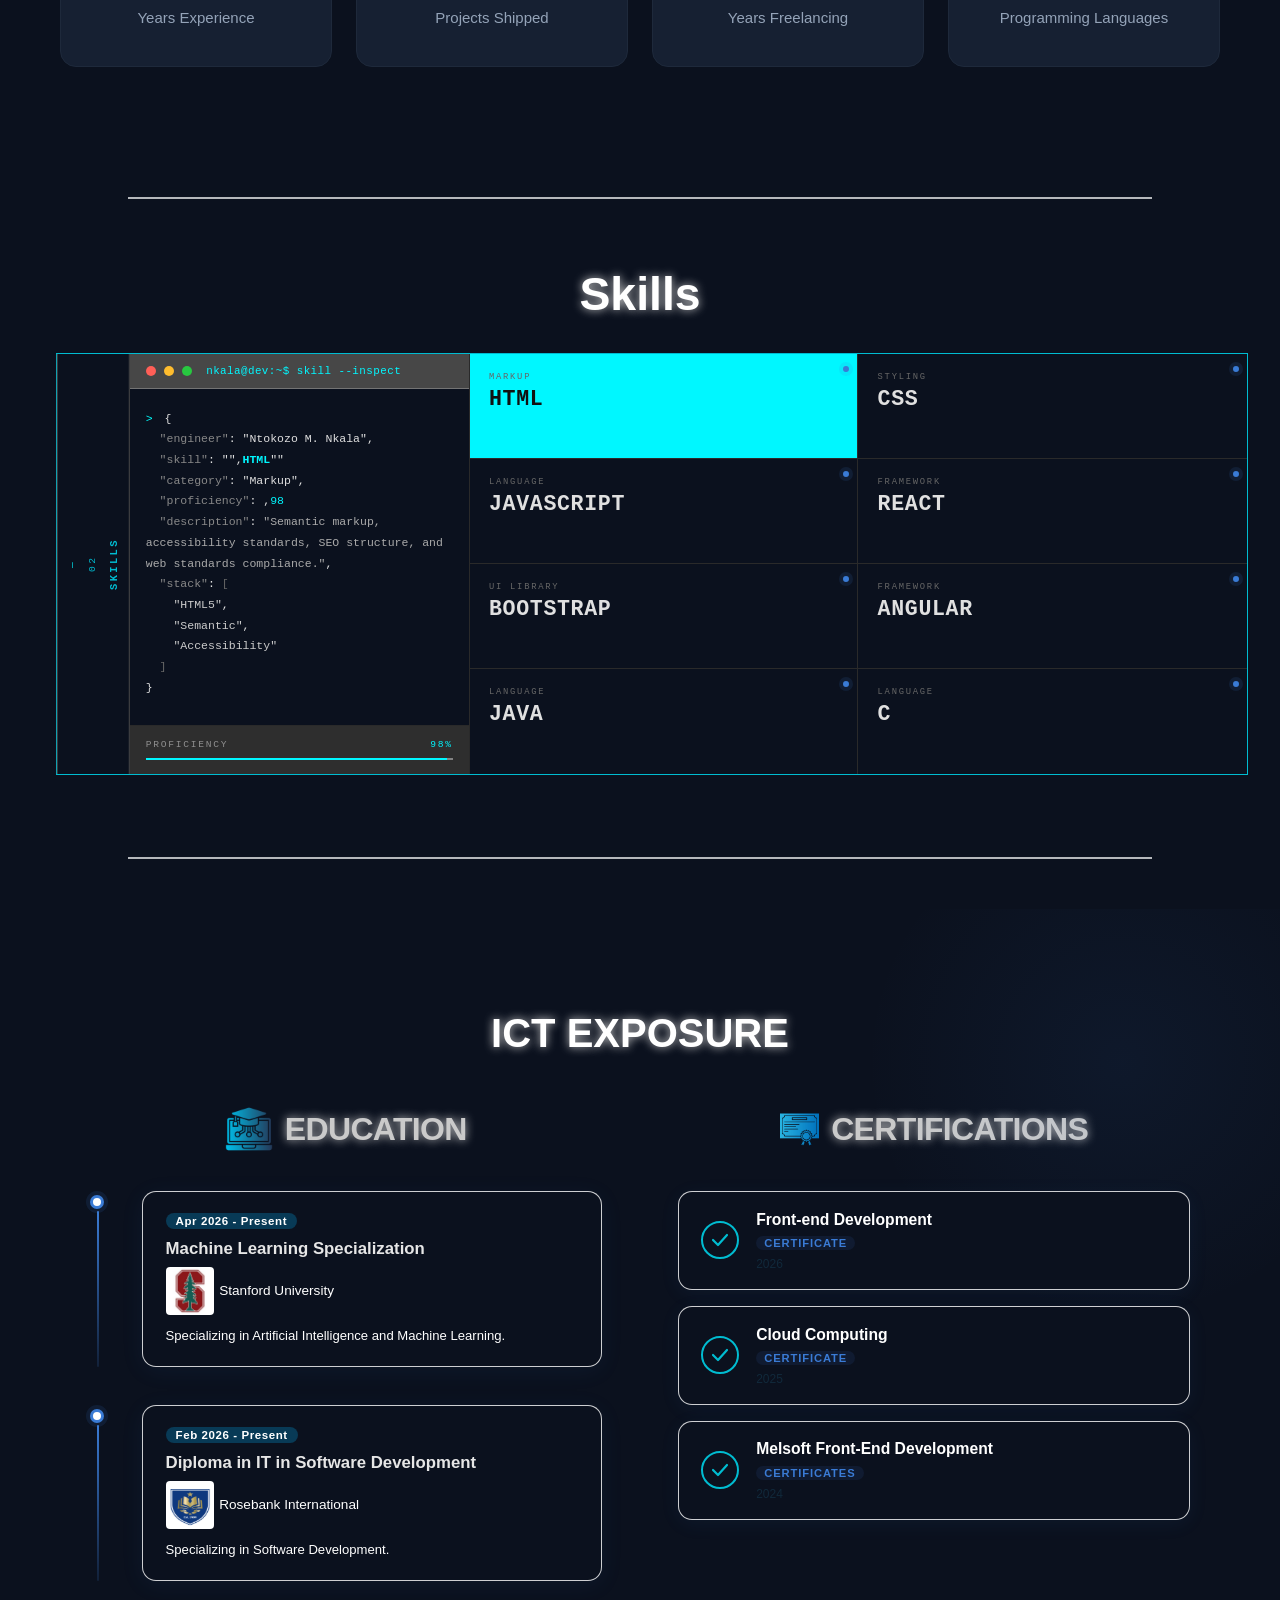
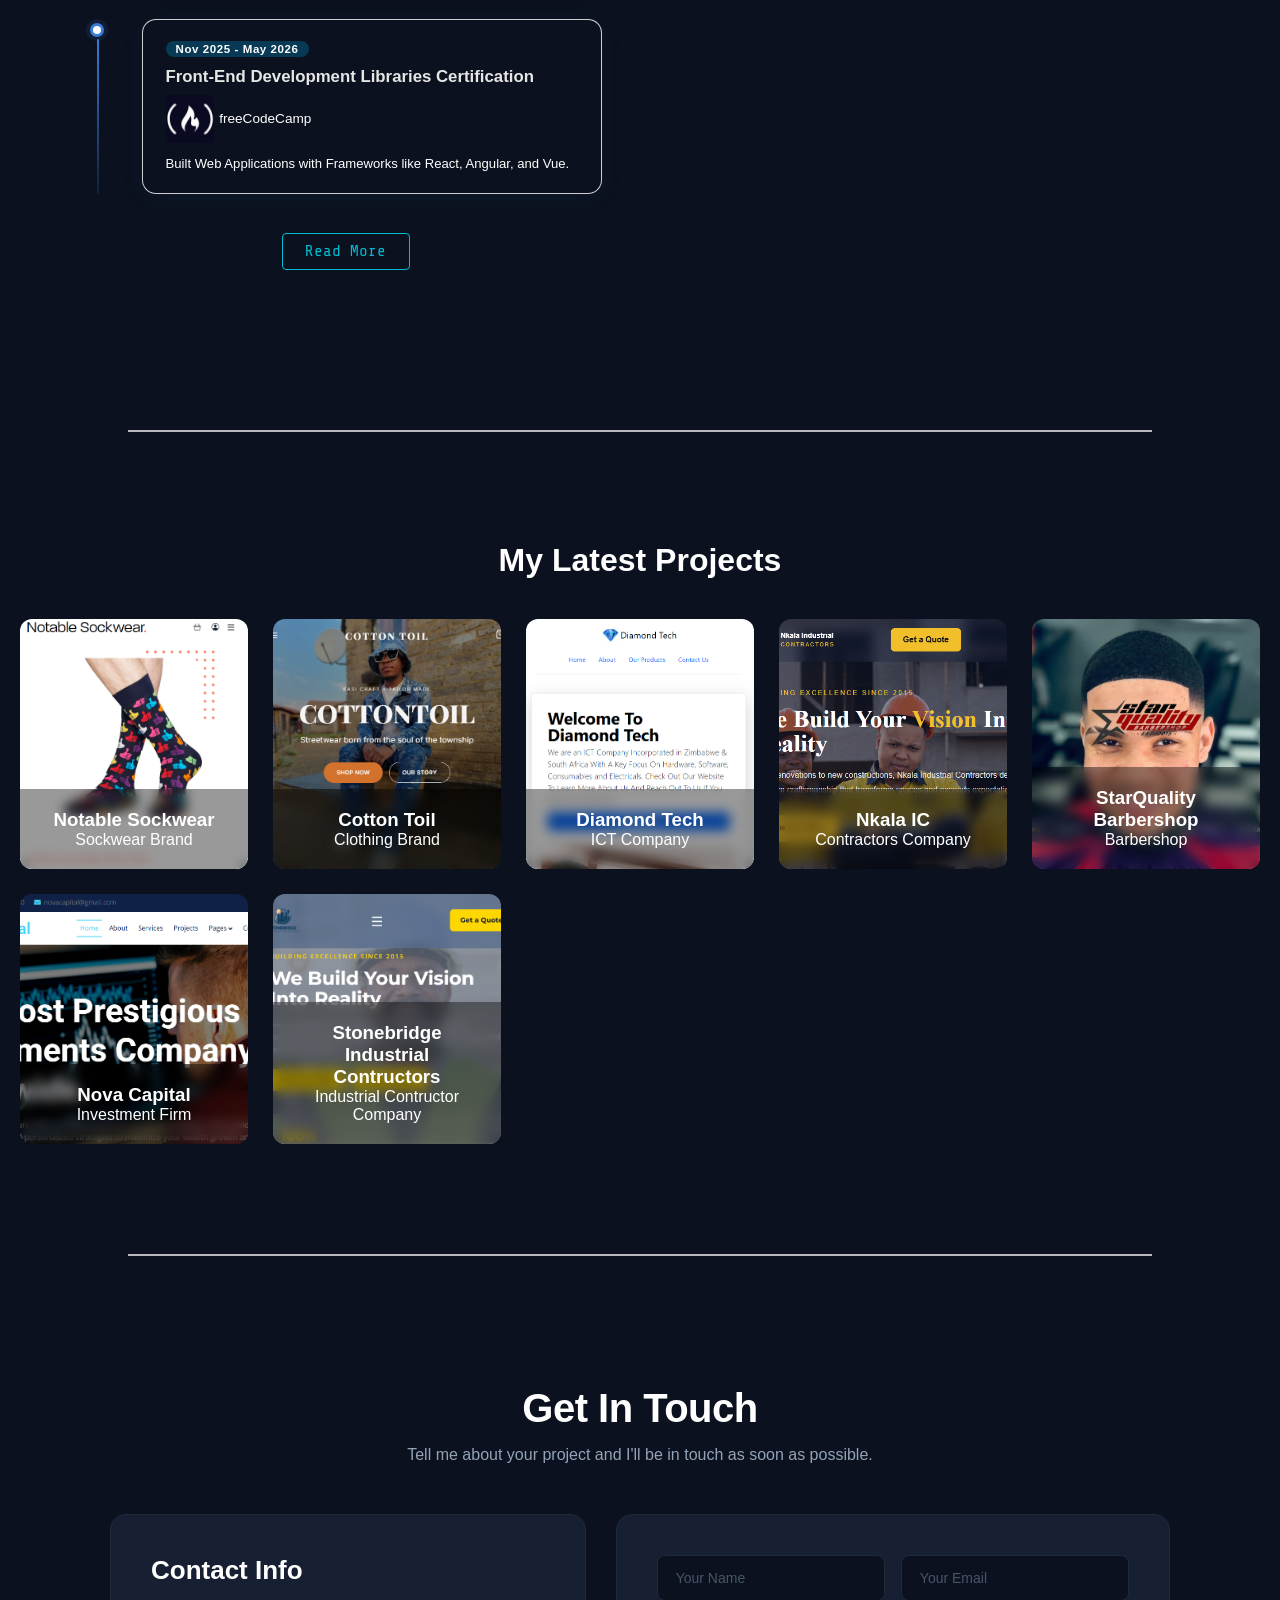
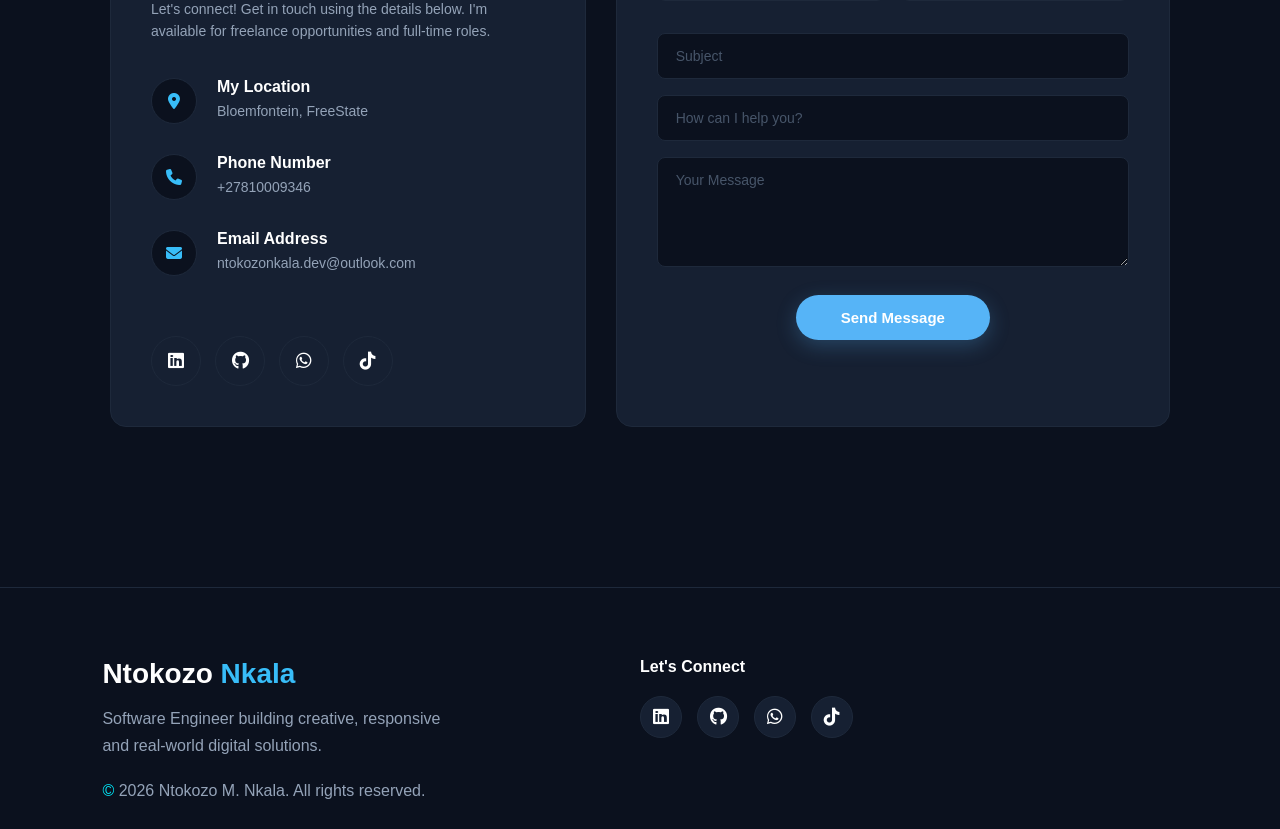
==== commit 09494ff5: "Update print statement from 'Hello' to 'Goodbye'" ====
--- a/index.html
+++ b/index.html
@@ -108,11 +108,11 @@
 
       <div class="about-stats-grid">
         <div class="about-stat-card">
-          <h3>2+</h3>
+          <h3>3+</h3>
           <p>Years Experience</p>
         </div>
         <div class="about-stat-card">
-          <h3>11+</h3>
+          <h3>13+</h3>
           <p>Projects Shipped</p>
         </div>
         <div class="about-stat-card">
@@ -388,10 +388,10 @@
       </a>
 
       <a href="https://stonebridge-industrial-contractors.vercel.app/" target="_blank" class="project-card">
-        <img src="pictures/project-images/Screenshot 2026-08-02 180432.png" alt="Stonebridge Industrial Contructors" />
-        <div class="project-content">
-          <h3>Mbali's Swirly Sip's Corner</h3>
-          <p>Industrial Contructors</p>
+        <img src="pictures/project-images/Screenshot 2026-11-06 200623.png" alt="Stonebridge Industrial Contructors" />
+        <div class="project-content">
+          <h3>Stonebridge Industrial Contructors</h3>
+          <p>Industrial Contructor Company</p>
         </div>
       </a>
     </div>
